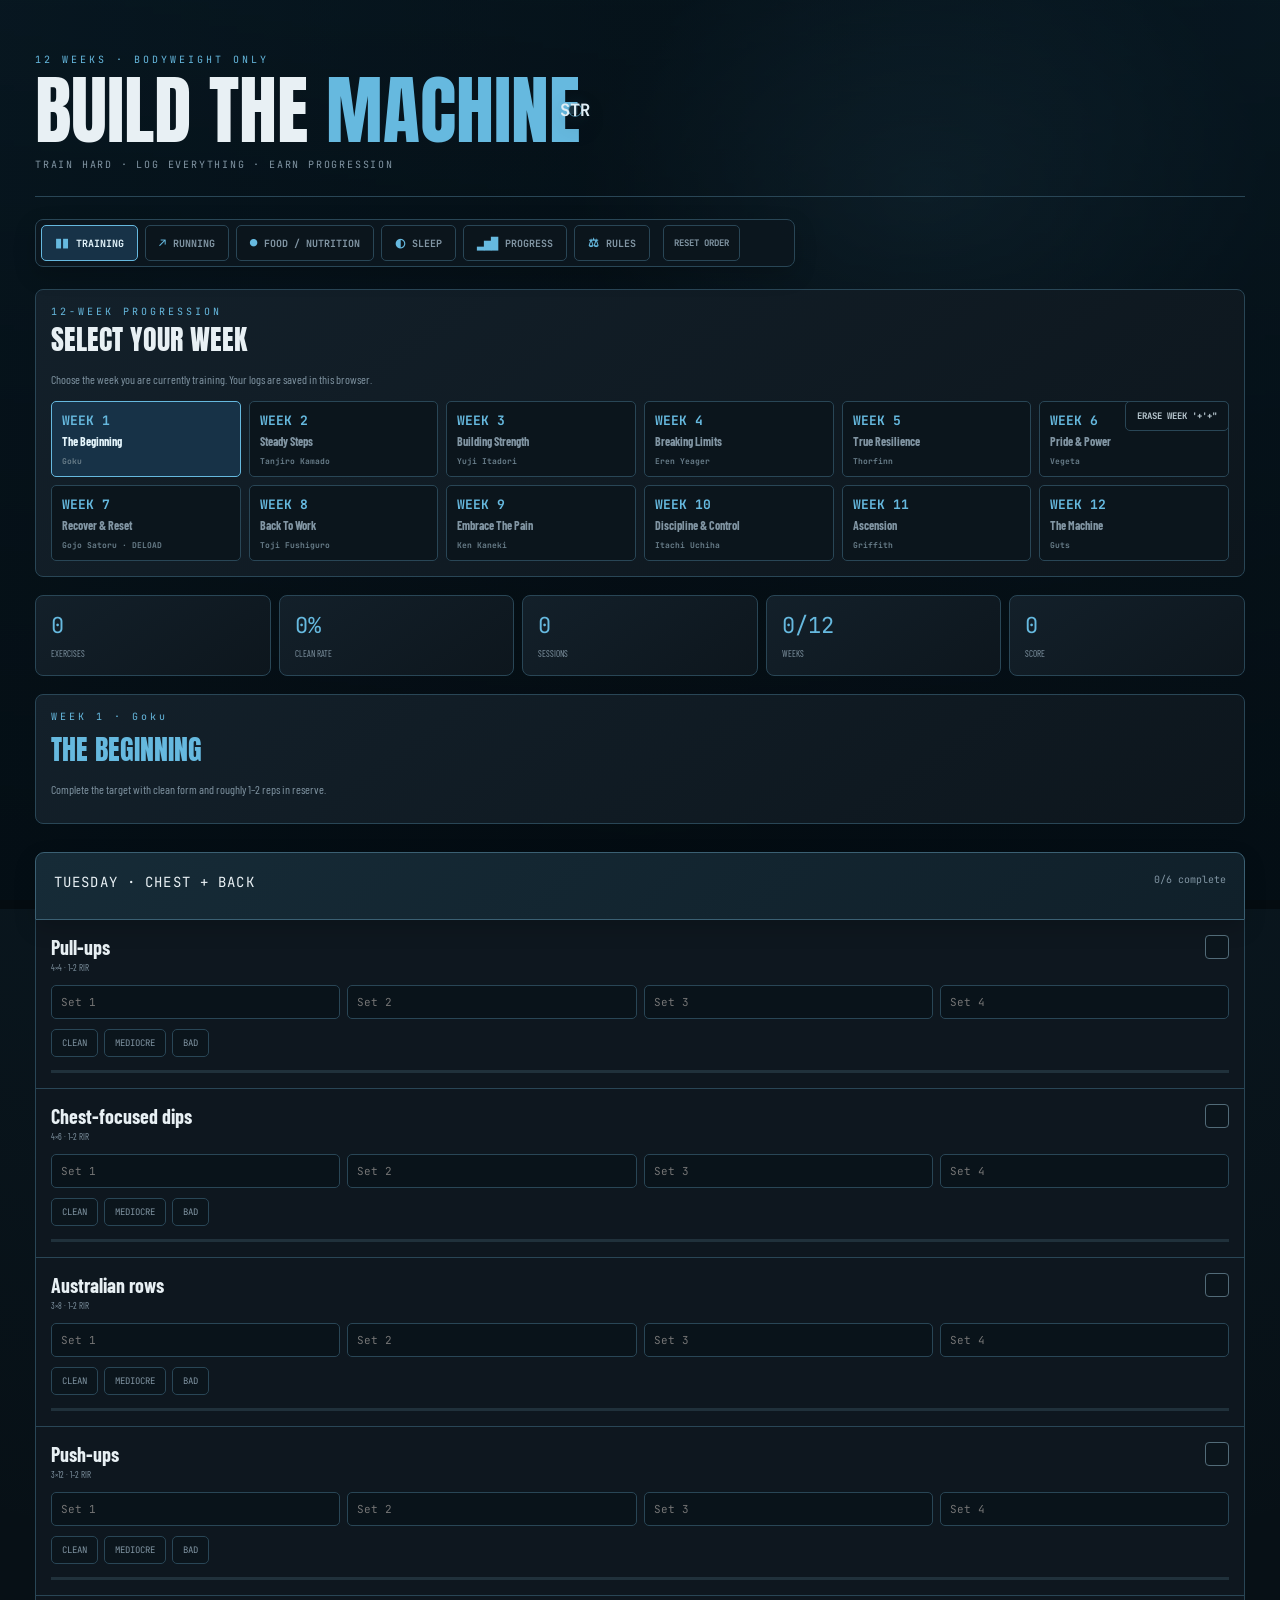
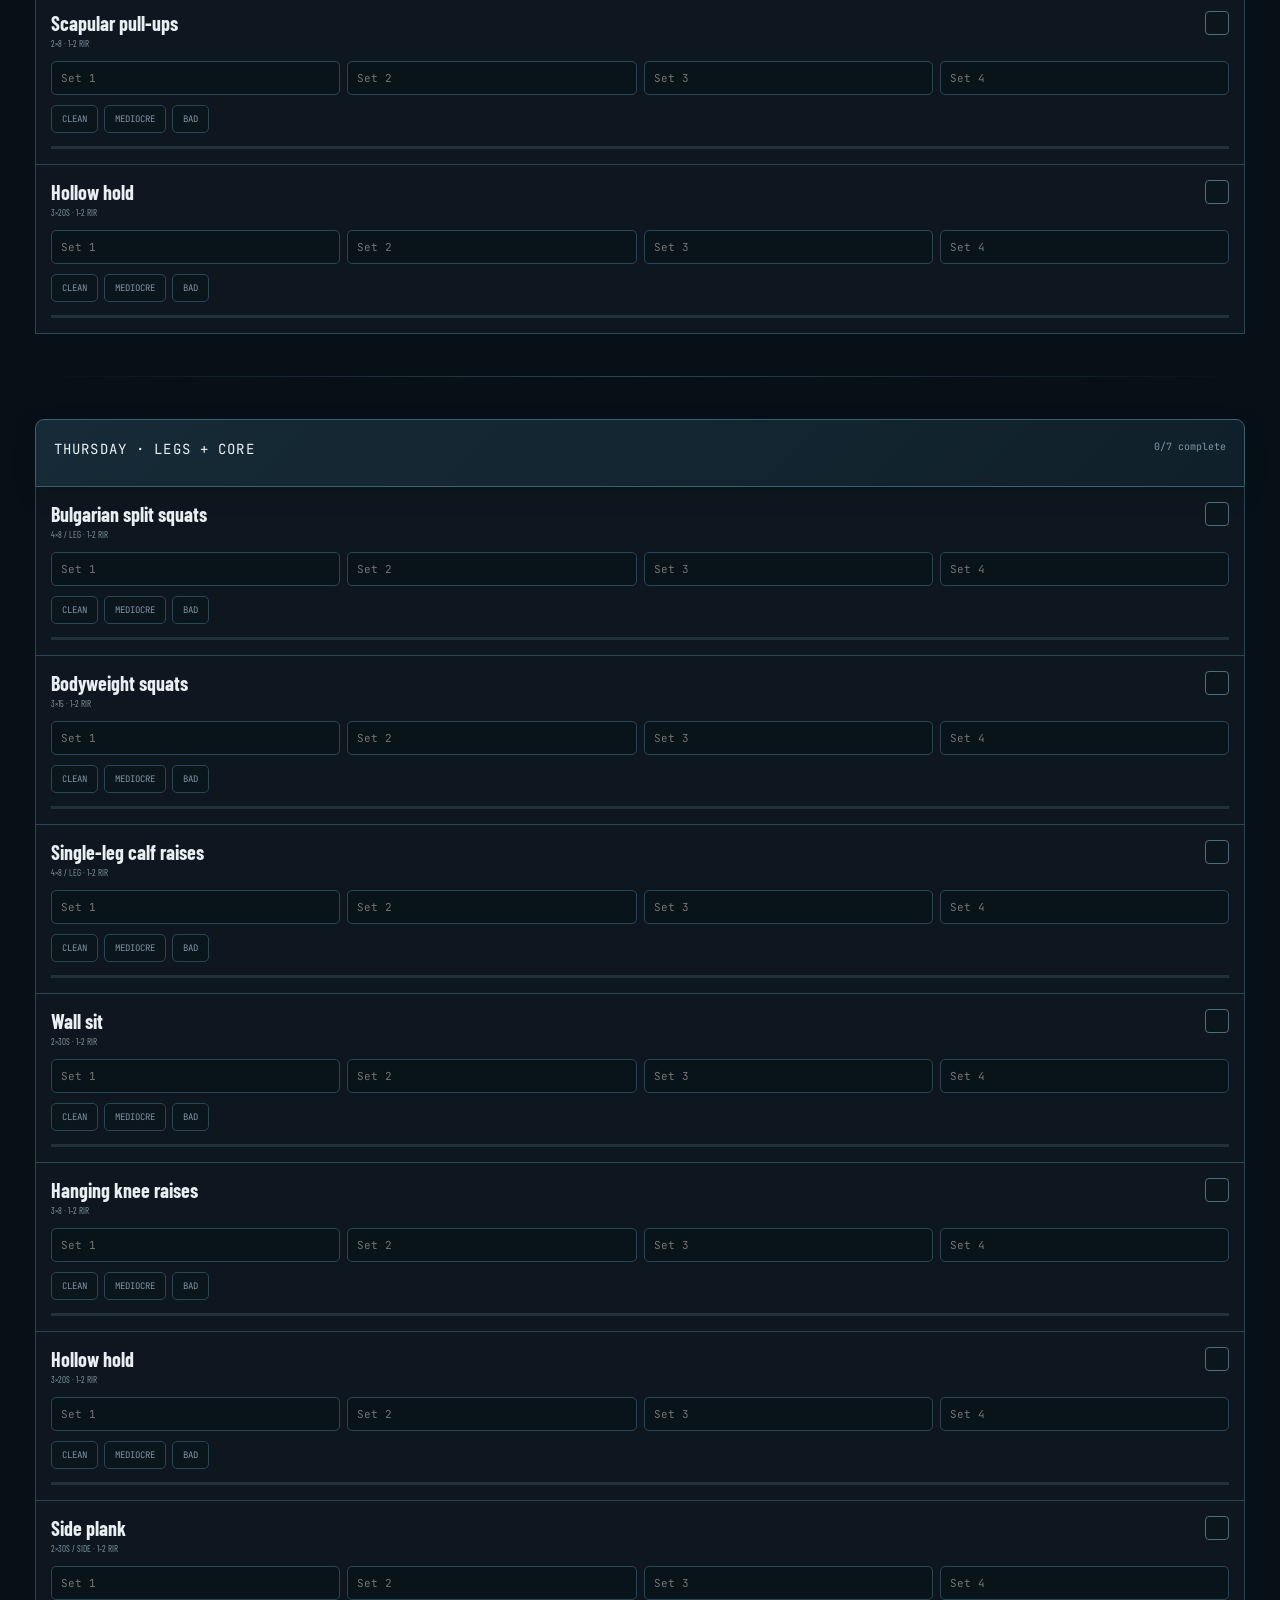
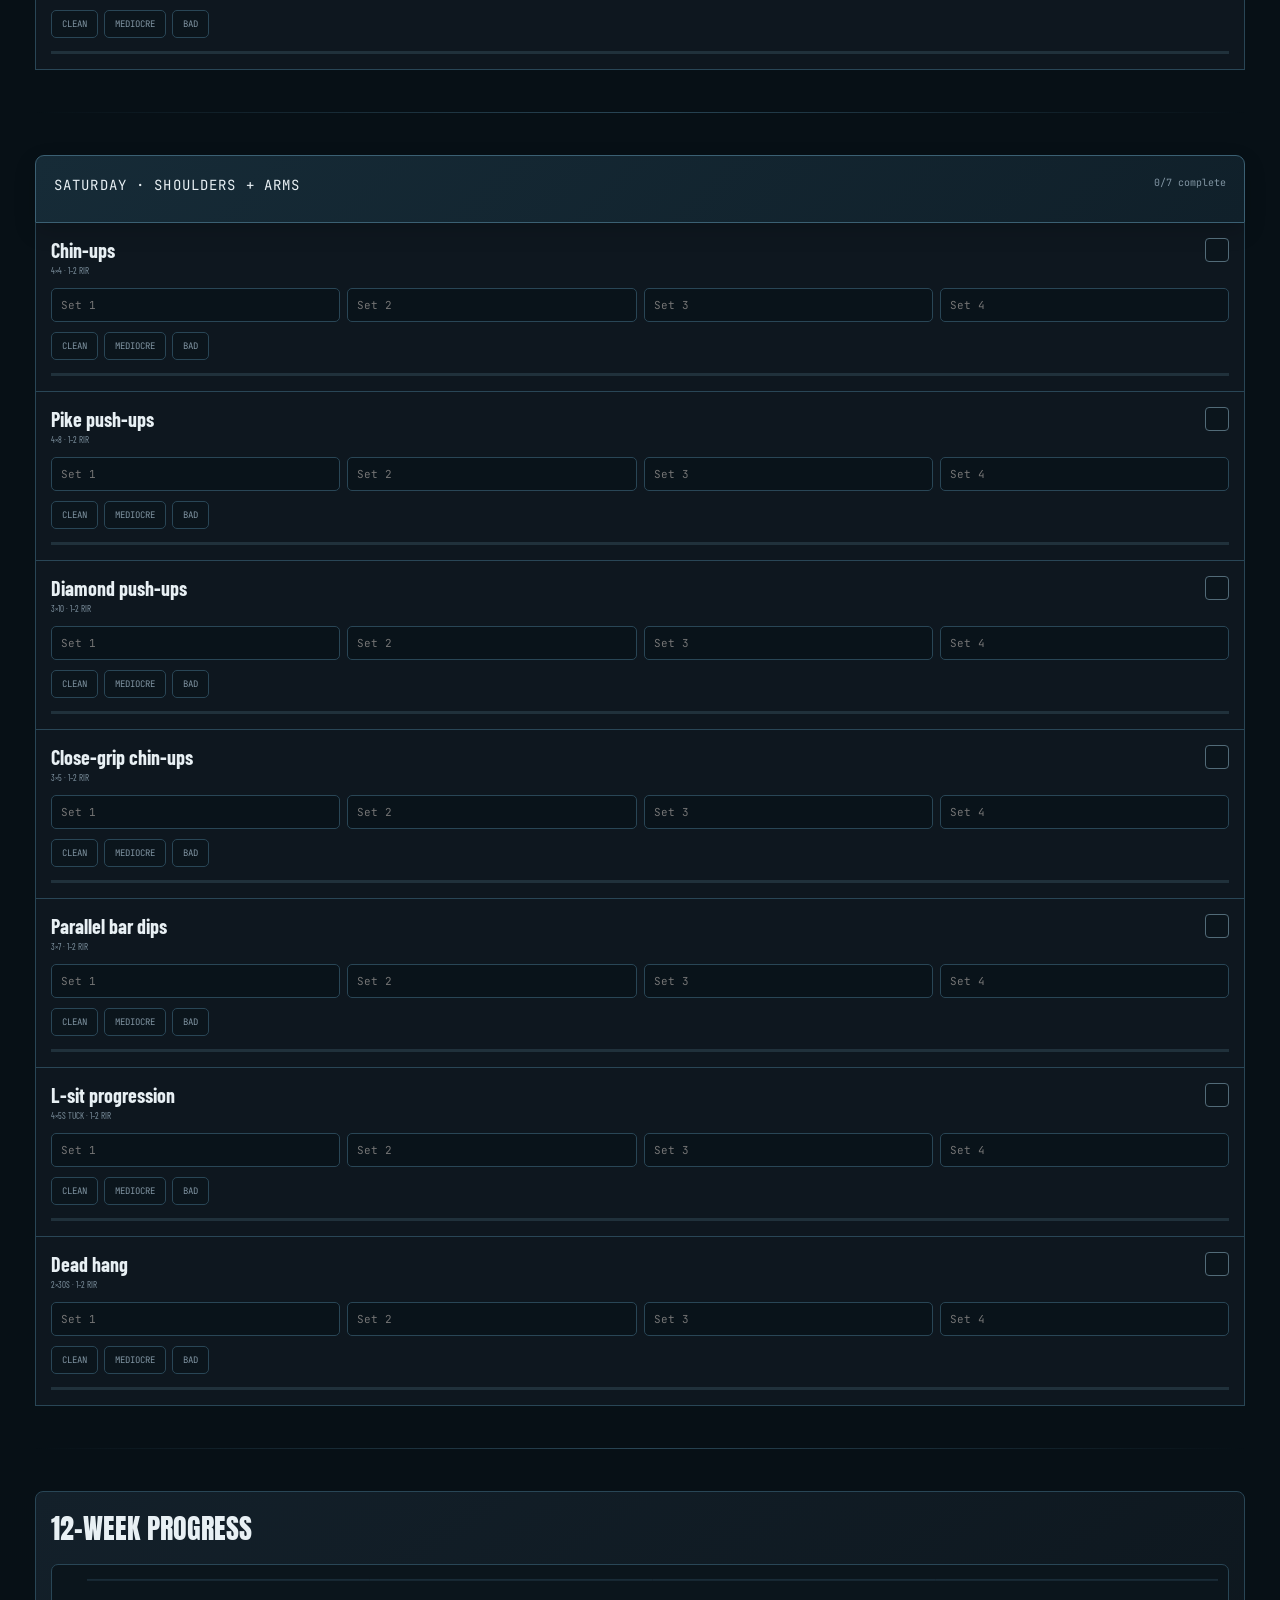
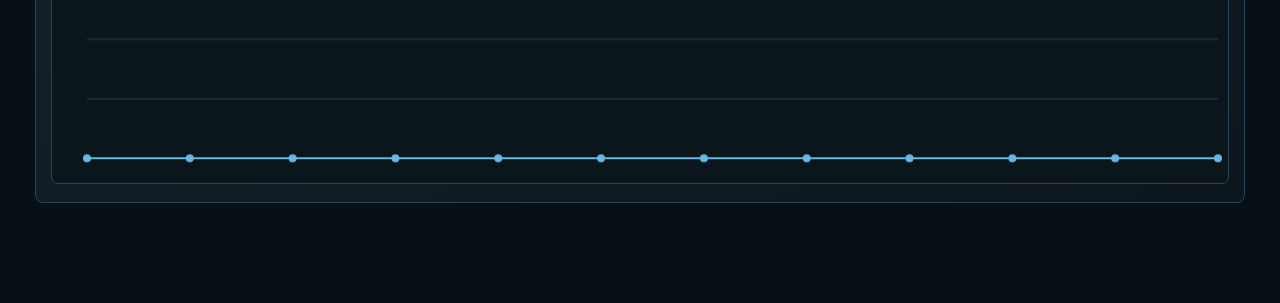
==== index.html @ 37622b74 "Add Build The Machine navigation and branding" ====
<!doctype html><html lang="en"><head><meta charset="utf-8"><meta name="viewport" content="width=device-width,initial-scale=1"><title>Build The Machine</title><link rel="icon" href="./icon.svg" type="image/svg+xml"><link rel="manifest" href="./manifest.webmanifest"><link rel="preconnect" href="https://fonts.googleapis.com"><link href="https://fonts.googleapis.com/css2?family=Anton&family=Barlow+Condensed:wght@400;600;700&family=JetBrains+Mono:wght@400;700&display=swap" rel="stylesheet"><style>:root{--bg:#071016;--panel:#0f1a22;--panel2:#13222c;--line:#294656;--text:#e8f0f4;--muted:#8195a3;--blue:#66b9df;--green:#4fae9f}*{box-sizing:border-box}body{margin:0;background:radial-gradient(circle at 50% -10%,rgba(61,143,189,.15),transparent 38%),#071016;color:var(--text);font:17px 'Barlow Condensed',sans-serif}.wrap{max-width:1250px;margin:auto;padding:28px 20px 100px}header{padding:25px 0;border-bottom:1px solid var(--line)}.ey{font:10px 'JetBrains Mono';letter-spacing:.3em;color:var(--blue)}h1,h2{font-family:Anton;font-weight:400;text-transform:uppercase;margin:0}h1{font-size:clamp(44px,7vw,76px);line-height:.95;margin-top:8px}h1 span{color:var(--blue)}h2{font-size:28px}.sub{font:10px 'JetBrains Mono';letter-spacing:.18em;color:var(--muted);margin-top:12px}.nav{display:flex;gap:7px;margin:22px 0;padding:5px;width:max-content;background:#0c171f;border:1px solid var(--line);border-radius:8px}.btn{cursor:pointer;color:var(--muted);background:#0b151c;border:1px solid var(--line);border-radius:5px;padding:9px 13px;font:10px 'JetBrains Mono';font-weight:700}.btn.active,.week.active{background:#173247;border-color:var(--blue);color:#e4f5fc}.panel{background:linear-gradient(145deg,#13202a,#0d161d);border:1px solid var(--line);border-radius:8px;padding:15px}.week-grid{display:grid;grid-template-columns:repeat(6,1fr);gap:8px;margin:15px 0 0}.week{cursor:pointer;min-height:75px;text-align:left;color:var(--muted);background:#0b151c;border:1px solid var(--line);border-radius:5px;padding:10px;font:10px 'JetBrains Mono';font-weight:700}.week b{display:block;color:var(--blue);font-size:13px}.week span{display:block;margin-top:5px;font-family:'Barlow Condensed';font-size:12px}.week small{display:block;margin-top:8px;color:#687d89;font-size:8px}.stats{display:grid;grid-template-columns:repeat(5,1fr);gap:8px;margin:18px 0}.stat{background:linear-gradient(145deg,#13202a,#0d161d);border:1px solid var(--line);border-radius:8px;padding:15px}.stat b{display:block;color:var(--blue);font:22px 'JetBrains Mono'}.stat span{color:var(--muted);font-size:9px;text-transform:uppercase}.banner{margin:18px 0}.banner h2{color:var(--blue);margin-top:5px}.note{color:var(--muted);font-size:12px}.day{margin:18px 0}.day-head{display:flex;justify-content:space-between;gap:10px;padding:13px 15px;background:var(--panel2);border:1px solid var(--line);border-radius:8px 8px 0 0}.day-head strong{font:12px 'JetBrains Mono';text-transform:uppercase}.day-head span{font:9px 'JetBrains Mono';color:var(--muted)}.exercise{padding:15px;background:#0e171f;border:1px solid var(--line);border-top:0}.exercise.done{border-left:2px solid var(--green);background:rgba(79,174,159,.06)}.top{display:flex;justify-content:space-between;gap:15px}.name{font-size:20px;font-weight:700}.target{font-size:9px;color:var(--muted);text-transform:uppercase;margin-top:3px}.check{width:22px;height:22px;accent-color:var(--green)}.sets{display:grid;grid-template-columns:repeat(4,1fr);gap:7px;margin-top:12px}.sets input{width:100%;background:#09131a;border:1px solid var(--line);color:var(--text);border-radius:5px;padding:9px;font:11px 'JetBrains Mono'}.feel{display:flex;gap:6px;margin-top:10px}.feel button{cursor:pointer;color:var(--muted);background:#0b151c;border:1px solid var(--line);border-radius:5px;padding:7px 10px;font:9px 'JetBrains Mono';text-transform:uppercase}.feel button.active{color:#fff;background:#173247;border-color:var(--blue)}.bar{height:3px;background:#20313b;margin-top:13px}.bar i{display:block;height:100%;background:var(--green)}.food{display:none}.food.show{display:block}.training.hide{display:none}.foodgrid{display:grid;grid-template-columns:repeat(4,1fr);gap:8px}.food label{display:block;color:var(--muted);font:9px 'JetBrains Mono';margin:12px 0}.food input,.food textarea{width:100%;background:#09131a;border:1px solid var(--line);color:var(--text);border-radius:5px;padding:9px;font:11px 'JetBrains Mono'}.save{cursor:pointer;background:var(--blue);color:#071016;border:0;border-radius:5px;padding:10px 14px;font:10px 'JetBrains Mono';font-weight:700}.chart{width:100%;height:220px;background:#0b151c;border:1px solid var(--line);border-radius:7px;margin-top:15px}@media(max-width:800px){.week-grid{grid-template-columns:repeat(3,1fr)}.stats{grid-template-columns:repeat(2,1fr)}.foodgrid{grid-template-columns:1fr 1fr}}@media(max-width:500px){.wrap{padding:18px 12px 70px}.week-grid{grid-template-columns:repeat(2,1fr)}.sets{grid-template-columns:repeat(2,1fr)}.nav{width:100%}.nav button{flex:1}}

.btm-nav{width:100%;max-width:760px;flex-wrap:wrap}.btm-nav .btn{display:flex;align-items:center;justify-content:center;gap:7px}.nav-icon{font-weight:900;color:var(--blue);font-size:12px}.week-toolbar{position:relative}.reset-week{position:absolute;right:0;top:0;cursor:pointer;color:#b9c8d0;background:#0b151c;border:1px solid var(--line);border-radius:5px;padding:8px 11px;font:9px 'JetBrains Mono';font-weight:700}.day{margin:28px 0 42px}.day-head{padding:20px 18px;min-height:68px;border-radius:9px 9px 0 0;background:linear-gradient(135deg,#162b37,#10202a);border-color:#3b6073;box-shadow:0 8px 22px rgba(0,0,0,.16)}.day-head strong{font-size:14px;letter-spacing:.08em;color:#e8f0f4}.day-head span{font-size:10px}.day:after{content:'';display:block;height:1px;margin-top:42px;background:linear-gradient(90deg,transparent,#294656,transparent)}
@media(max-width:800px){.btm-nav{display:grid;grid-template-columns:repeat(3,1fr);width:100%}.reset-week{position:static;margin:10px 0 0}.day{margin:24px 0 34px}.day-head{min-height:74px}.week-toolbar{display:flex;flex-direction:column}}
@media(max-width:500px){.btm-nav{grid-template-columns:repeat(2,1fr)}.btm-nav .btn:last-child{grid-column:1/-1}.day{margin:22px 0 30px}.day-head{padding:18px 14px}.day-head strong{font-size:12px}}
</style><link rel="stylesheet" href="./ripple.css"></head><body><main class="wrap"><header><div class="ey">12 WEEKS · BODYWEIGHT ONLY</div><h1>BUILD THE <span>MACHINE</span></h1><div class="sub">TRAIN HARD · LOG EVERYTHING · EARN PROGRESSION</div></header><div class="nav btm-nav"><button class="btn active" id="trainingBtn"><span class="nav-icon">▮▮</span> TRAINING</button><button class="btn" id="foodBtn"><span class="nav-icon">●</span> FOOD / NUTRITION</button><button class="btn" id="runningBtn"><span class="nav-icon">↗</span> RUNNING</button><button class="btn" id="sleepBtn"><span class="nav-icon">◐</span> SLEEP</button><button class="btn" id="progressBtn"><span class="nav-icon">▂▅▇</span> PROGRESS</button><button class="btn" id="rulesBtn"><span class="nav-icon">⚖</span> RULES</button></div><section id="moduleView" class="panel module-view" style="display:none"><div class="ey" id="moduleEy">MODULE</div><h2 id="moduleTitle">COMING NEXT</h2><p class="note" id="moduleNote">This section is being integrated into the same Build The Machine dashboard. No separate old version is used.</p></section><section id="trainingView"><div class="panel"><div class="ey">12-WEEK PROGRESSION</div><h2>SELECT YOUR WEEK</h2><p class="note">Choose the week you are currently training. Your logs are saved in this browser.</p><div class="week-toolbar"><div id="weekGrid" class="week-grid"></div><button class="reset-week" id="resetWeekBtn">ERASE WEEK '+'+"</button></div></div><div class="stats"><div class="stat"><b id="exCount">0</b><span>Exercises</span></div><div class="stat"><b id="cleanRate">0%</b><span>Clean rate</span></div><div class="stat"><b id="sessionCount">0</b><span>Sessions</span></div><div class="stat"><b id="weekCount">0/12</b><span>Weeks</span></div><div class="stat"><b id="score">0</b><span>Score</span></div></div><div id="workouts"></div><div class="panel"><h2>12-WEEK PROGRESS</h2><canvas id="chart" class="chart"></canvas></div></section><section id="foodView" class="food panel"><div class="ey">NUTRITION SYSTEM</div><h2>FUEL THE MACHINE</h2><p class="note">Your nutrition log is stored in this browser for now.</p><div class="foodgrid"><label>Calories<input id="cal"></label><label>Protein, g<input id="protein"></label><label>Carbs, g<input id="carbs"></label><label>Fat, g<input id="fat"></label></div><label>Meals<textarea id="meals"></textarea></label><label>Food consumed<textarea id="items"></textarea></label><button class="save" id="saveFood">SAVE TODAY</button><p id="foodMsg" class="note"></p></section></main><script src="./rules.js"></script><script>(()=>{const $=id=>document.getElementById(id);const PHASES=['The Beginning','Steady Steps','Building Strength','Breaking Limits','True Resilience','Pride & Power','Recover & Reset','Back To Work','Embrace The Pain','Discipline & Control','Ascension','The Machine'];const CHAR=['Goku','Tanjiro Kamado','Yuji Itadori','Eren Yeager','Thorfinn','Vegeta','Gojo Satoru','Toji Fushiguro','Ken Kaneki','Itachi Uchiha','Griffith','Guts'];const PLAN=[{day:'Tuesday · Chest + Back',ex:[['Pull-ups',['4×4','4×4','4×5','4×5','4×6','4×6','2×3','4×4','4×5','4×5','4×6','4×6']],['Chest-focused dips',['4×6','4×7','4×7','4×8','4×9','4×10','2×5','4×7','4×8','4×9','4×10','4×10']],['Australian rows',['3×8','3×9','3×10','3×10','3×11','3×12','2×6','3×9','3×10','3×11','3×12','3×12']],['Push-ups',['3×12','3×13','3×14','3×15','3×16','3×18','2×10','3×14','3×15','3×16','3×17','3×18']],['Scapular pull-ups',['2×8','2×9','2×10','2×10','2×11','2×12','2×6','2×9','2×10','2×11','2×12','2×12']],['Hollow hold',['3×20s','3×22s','3×24s','3×26s','3×28s','3×30s','2×15s','3×24s','3×26s','3×28s','3×30s','3×30s']]]},{day:'Thursday · Legs + Core',ex:[['Bulgarian split squats',['4×8 / leg','4×9 / leg','4×10 / leg','4×10 / leg','4×11 / leg','4×12 / leg','2×6 / leg','4×9 / leg','4×10 / leg','4×11 / leg','4×12 / leg','4×12 / leg']],['Bodyweight squats',['3×15','3×17','3×19','3×20','3×22','3×25','2×12','3×18','3×21','3×24','3×27','3×30']],['Single-leg calf raises',['4×8 / leg','4×9 / leg','4×10 / leg','4×11 / leg','4×12 / leg','4×15 / leg','2×6 / leg','4×10 / leg','4×11 / leg','4×12 / leg','4×13 / leg','4×15 / leg']],['Wall sit',['2×30s','2×32s','2×35s','2×37s','2×40s','2×45s','2×20s','2×35s','2×38s','2×40s','2×43s','2×45s']],['Hanging knee raises',['3×8','3×9','3×10','3×10','3×11','3×12','2×6','3×9','3×10','3×11','3×12','3×12']],['Hollow hold',['3×20s','3×22s','3×24s','3×26s','3×28s','3×30s','2×15s','3×24s','3×26s','3×28s','3×30s','3×30s']],['Side plank',['2×30s / side','2×32s / side','2×35s / side','2×38s / side','2×40s / side','2×50s / side','2×20s / side','2×35s / side','2×38s / side','2×40s / side','2×45s / side','2×50s / side']]]},{day:'Saturday · Shoulders + Arms',ex:[['Chin-ups',['4×4','4×4','4×5','4×5','4×6','4×6','2×3','4×4','4×5','4×5','4×6','4×6']],['Pike push-ups',['4×8','4×9','4×10','4×11','4×12','4×13','2×6','4×10','4×11','4×12','4×13','4×14']],['Diamond push-ups',['3×10','3×11','3×12','3×13','3×14','3×15','2×8','3×12','3×13','3×14','3×15','3×16']],['Close-grip chin-ups',['3×5','3×5','3×6','3×6','3×7','3×8','2×4','3×6','3×7','3×7','3×8','3×8']],['Parallel bar dips',['3×7','3×8','3×8','3×9','3×10','3×11','2×5','3×8','3×9','3×10','3×11','3×12']],['L-sit progression',['4×5s tuck','4×6s tuck','4×7s tuck','4×8s tuck','4×10s tuck','4×12s tuck','2×4s tuck','4×8s tuck','4×10s tuck','4×12s tuck','4×12s one-leg','4×15s one-leg']],['Dead hang',['2×30s','2×32s','2×35s','2×38s','2×40s','2×45s','2×20s','2×35s','2×40s','2×43s','2×45s','2×50s']]]}];let week=1;let state={};try{state=JSON.parse(localStorage.getItem('btm_progress')||'{}')}catch(e){};const key=(d,i)=>week+'|'+d+'|'+i;function item(d,i){const k=key(d,i);if(!state[k])state[k]={done:false,feel:'',sets:['','','','']};return state[k]}function save(){localStorage.setItem('btm_progress',JSON.stringify(state));updateStats();draw()}function renderWeeks(){$('weekGrid').innerHTML='';PHASES.forEach((p,i)=>{const b=document.createElement('button');b.className='week'+(week===i+1?' active':'');b.innerHTML='<b>WEEK '+(i+1)+'</b><span>'+p+'</span><small>'+CHAR[i]+(i===6?' · DELOAD':'')+'</small>';b.onclick=()=>{week=i+1;renderWeeks();renderWorkouts()};$('weekGrid').appendChild(b)})}function renderWorkouts(){const root=$('workouts');root.innerHTML='<div class="panel banner"><div class="ey">WEEK '+week+' · '+CHAR[week-1]+'</div><h2>'+PHASES[week-1]+'</h2><p class="note">'+(week===7?'Recovery week. Reduce workload and prepare to build again.':'Complete the target with clean form and roughly 1–2 reps in reserve.')+'</p></div>';PLAN.forEach((day,di)=>{const box=document.createElement('div');box.className='day';const done=day.ex.reduce((n,_,i)=>n+(item(di,i).done?1:0),0);box.innerHTML='<div class="day-head"><strong>'+day.day+'</strong><span>'+done+'/'+day.ex.length+' complete</span></div>';day.ex.forEach((e,i)=>{const x=item(di,i);const el=document.createElement('div');el.className='exercise'+(x.done?' done':'');el.innerHTML='<div class="top"><div><div class="name">'+e[0]+'</div><div class="target">'+e[1][week-1]+' · 1–2 RIR</div></div><input class="check" type="checkbox" '+(x.done?'checked':'')+'></div><div class="sets"></div><div class="feel"></div><div class="bar"><i style="width:'+(x.done?100:0)+'%"></i></div>';const inputs=el.querySelector('.sets');x.sets.forEach((v,j)=>{const inp=document.createElement('input');inp.value=v;inp.placeholder='Set '+(j+1);inp.oninput=()=>{x.sets[j]=inp.value;save()};inputs.appendChild(inp)});el.querySelector('.check').onchange=ev=>{x.done=ev.target.checked;save();renderWorkouts()};const feel=el.querySelector('.feel');['clean','mediocre','bad'].forEach(f=>{const b=document.createElement('button');b.textContent=f;b.className=x.feel===f?'active':'';b.onclick=()=>{x.feel=f;save();renderWorkouts()};feel.appendChild(b)});box.appendChild(el)});root.appendChild(box)})}function updateStats(){let ex=0,clean=0,score=0,sessions=new Set(),weeksDone=new Set();Object.entries(state).forEach(([k,x])=>{if(!x.done)return;const [w,d]=k.split('|');ex++;weeksDone.add(w);sessions.add(w+'|'+d);if(x.feel==='clean'){clean++;score+=3}else if(x.feel==='mediocre')score+=2;else if(x.feel==='bad')score++});$('exCount').textContent=ex;$('cleanRate').textContent=ex?Math.round(clean/ex*100)+'%':'0%';$('sessionCount').textContent=sessions.size;$('weekCount').textContent=weeksDone.size+'/12';$('score').textContent=score}function draw(){const c=$('chart'),ctx=c.getContext('2d'),w=c.clientWidth||800,h=220,d=window.devicePixelRatio||1;c.width=w*d;c.height=h*d;ctx.setTransform(d,0,0,d,0,0);ctx.clearRect(0,0,w,h);const vals=PHASES.map((_,wi)=>{let n=0;PLAN.forEach((day,di)=>day.ex.forEach((_,i)=>{const x=state[(wi+1)+'|'+di+'|'+i];if(x&&x.done)n+=x.feel==='clean'?3:x.feel==='mediocre'?2:x.feel==='bad'?1:0}));return n});const max=Math.max(1,...vals),left=35,right=10,top=15,bottom=25,pw=w-left-right,ph=h-top-bottom;ctx.strokeStyle='#294252';for(let i=0;i<4;i++){const y=top+ph*i/3;ctx.beginPath();ctx.moveTo(left,y);ctx.lineTo(w-right,y);ctx.stroke()}ctx.strokeStyle='#66b9df';ctx.lineWidth=2;ctx.beginPath();vals.forEach((v,i)=>{const x=left+i*pw/11,y=top+ph-v/max*ph;i?ctx.lineTo(x,y):ctx.moveTo(x,y)});ctx.stroke();ctx.fillStyle='#66b9df';vals.forEach((v,i)=>{const x=left+i*pw/11,y=top+ph-v/max*ph;ctx.beginPath();ctx.arc(x,y,4,0,Math.PI*2);ctx.fill()})}function showTraining(){$('trainingView').classList.remove('hide');$('foodView').classList.remove('show');$('trainingBtn').classList.add('active');$('foodBtn').classList.remove('active')}function showFood(){$('trainingView').classList.add('hide');$('foodView').classList.add('show');$('foodBtn').classList.add('active');$('trainingBtn').classList.remove('active')}$('trainingBtn').onclick=showTraining;$('foodBtn').onclick=()=>{location.href='food.html'};let foodState={};try{foodState=JSON.parse(localStorage.getItem('btm_food')||'{}')}catch(e){};const today=new Date().toISOString().slice(0,10);if(foodState.date===today){$('cal').value=foodState.cal||'';$('protein').value=foodState.protein||'';$('carbs').value=foodState.carbs||'';$('fat').value=foodState.fat||'';$('meals').value=foodState.meals||'';$('items').value=foodState.items||''}$('saveFood').onclick=()=>{foodState={date:today,cal:$('cal').value,protein:$('protein').value,carbs:$('carbs').value,fat:$('fat').value,meals:$('meals').value,items:$('items').value};localStorage.setItem('btm_food',JSON.stringify(foodState));$('foodMsg').textContent='Saved today · '+today};renderWeeks();renderWorkouts();updateStats();draw();window.addEventListener('resize',draw)
const moduleView=document.getElementById('moduleView');
const trainingView=document.getElementById('trainingView');
const foodView=document.getElementById('foodView');
const navButtons=[trainingBtn,foodBtn,runningBtn,sleepBtn,progressBtn];
function selectNav(active){navButtons.forEach(b=>b&&b.classList.remove('active'));if(active)active.classList.add('active')}
function showModule(title,note,btn){if(trainingView)trainingView.style.display='none';if(foodView)foodView.classList.remove('show');if(moduleView){moduleView.style.display='block';moduleTitle.textContent=title;moduleNote.textContent=note;}selectNav(btn)}
if(runningBtn)runningBtn.onclick=()=>showModule('RUNNING','Running tracking is being integrated here: 3 runs per week, starting at 5 KM and increasing 10% each week, with distance, pace and weekly analytics.',runningBtn);
if(sleepBtn)sleepBtn.onclick=()=>showModule('SLEEP','Sleep tracking is being integrated here with bedtime, wake time, duration, schedule scoring and weekly trends.',sleepBtn);
if(progressBtn)progressBtn.onclick=()=>showModule('OVERALL PROGRESS','This dashboard will combine training, running, nutrition and sleep into one 12-week progression score.',progressBtn);
if(trainingBtn)trainingBtn.onclick=()=>{moduleView.style.display='none';trainingView.style.display='block';selectNav(trainingBtn)};
if(foodBtn)foodBtn.onclick=()=>{moduleView.style.display='none';trainingView.style.display='none';foodView.classList.add('show');selectNav(foodBtn)};
if(resetWeekBtn)resetWeekBtn.onclick=()=>{if(confirm('Erase ALL training progression for Week '+week+'? This cannot be undone.')){Object.keys(state).filter(k=>k.startsWith(week+'|')).forEach(k=>delete state[k]);save();renderWeeks();renderWorkouts();resetWeekBtn.textContent='ERASE WEEK '+week;}};
function syncResetLabel(){if(resetWeekBtn)resetWeekBtn.textContent='ERASE WEEK '+week}
const oldRenderWeeks=renderWeeks; renderWeeks=function(){oldRenderWeeks();syncResetLabel()};
})();</script><script src="enhancements.js"></script>
<script src="ui-polish.js"></script><script src="./ripple.js" defer></script><!-- BTM-NUTRITION-LINK --><script id="btm-nutrition-link">document.addEventListener('DOMContentLoaded',()=>{const b=document.getElementById('foodBtn');if(b){b.addEventListener('click',()=>{window.location.href='nutrition.html'})}});</script><script src="./nav-reorder.js"></script></body></html>
---- ripple.css ----
/* Build The Machine interaction layer */
html{scroll-behavior:smooth;scroll-padding-top:76px}.btm-ripple{position:relative;overflow:hidden;isolation:isolate;transform:translateZ(0);transition:transform .24s ease,box-shadow .28s ease,border-color .28s ease}.btm-ripple:active{transform:scale(.985);transition-duration:.08s}.btm-ripple:hover{transform:translateY(-1px);border-color:rgba(102,185,223,.58);box-shadow:0 8px 24px rgba(0,0,0,.18),0 0 18px rgba(102,185,223,.07)}
.btm-nav{position:sticky;top:0;z-index:1000;background:rgba(12,23,31,.94);backdrop-filter:blur(10px);-webkit-backdrop-filter:blur(10px);box-shadow:0 8px 22px rgba(0,0,0,.18)}
body{position:relative;isolation:isolate;overflow-x:hidden}body::before{content:"";position:fixed;inset:0;z-index:-3;pointer-events:none;background:#071016;transition:background 700ms ease,transform 1200ms ease,filter 700ms ease}body::after{content:"";position:fixed;inset:0;z-index:-2;pointer-events:none;background:linear-gradient(180deg,rgba(4,13,19,.64),rgba(4,13,19,.86)),linear-gradient(90deg,rgba(35,112,153,.13),rgba(7,16,22,.04),rgba(35,112,153,.12));transition:opacity 650ms ease}
body:has(#trainingBtn.active)::before{background:radial-gradient(ellipse at 72% 22%,rgba(102,185,223,.24),transparent 26%),linear-gradient(180deg,#0b202c 0%,#07131b 55%,#050c11 100%);transform:scale(1.02)}body:has(#foodBtn.active)::before{background:radial-gradient(ellipse at 67% 46%,rgba(76,154,123,.25),transparent 18%),radial-gradient(circle at 30% 60%,rgba(102,185,223,.16),transparent 23%),linear-gradient(135deg,#132b31,#0a1b21 46%,#061016);transform:scale(1.025)}body:has(#runningBtn.active)::before{background:repeating-linear-gradient(170deg,transparent 0 58px,rgba(102,185,223,.055) 59px 61px),linear-gradient(180deg,#0a1b26,#061018 70%,#040a0e);transform:scale(1.03)}body:has(#sleepBtn.active)::before{background:radial-gradient(circle at 18% 22%,rgba(255,255,255,.8) 0 1px,transparent 1.5px),radial-gradient(circle at 68% 18%,rgba(255,255,255,.55) 0 1px,transparent 1.5px),radial-gradient(ellipse at 55% 48%,rgba(55,112,150,.22),transparent 34%),linear-gradient(180deg,#050b20,#071322 62%,#040a10);animation:btm-stars 18s linear infinite}body:has(#progressBtn.active)::before{background:repeating-linear-gradient(90deg,rgba(102,185,223,.035) 0 1px,transparent 1px 72px),repeating-linear-gradient(0deg,rgba(102,185,223,.035) 0 1px,transparent 1px 54px),linear-gradient(180deg,#07151f,#050c12);transform:scale(1.02)}
@keyframes btm-stars{from{background-position:0 0,0 0,0 0,0 0}to{background-position:35px 12px,-28px 18px,18px -14px,0 0}}
/* Rules atmosphere */
body:has(#rulesBtn.active)::before{background:radial-gradient(ellipse at 50% 18%,rgba(172,117,55,.16),transparent 28%),linear-gradient(90deg,rgba(54,28,13,.35),transparent 28%,transparent 72%,rgba(54,28,13,.35)),linear-gradient(180deg,#17120f 0%,#0d1115 52%,#060b0e 100%);transform:scale(1.025)}body:has(#rulesBtn.active)::after{background:linear-gradient(180deg,rgba(5,9,12,.46),rgba(5,9,12,.86)),linear-gradient(90deg,rgba(150,101,47,.08),transparent 35%,rgba(150,101,47,.06));}
/* MACHINE section marker */
h1 span{position:relative;display:inline-block}h1 span::after{position:absolute;right:-.015em;top:50%;z-index:2;display:flex;align-items:center;justify-content:center;width:.72em;height:.72em;transform:translate(15%,-50%) scale(.75);opacity:0;border:1px solid rgba(102,185,223,.7);border-radius:8px;background:rgba(7,16,22,.78);box-shadow:0 8px 24px rgba(0,0,0,.28),0 0 18px rgba(102,185,223,.16);color:#dfeef5;font:700 clamp(11px,1.4vw,17px) 'JetBrains Mono';content:"";transition:opacity 600ms ease,transform 650ms cubic-bezier(.2,.8,.2,1),border-color 500ms ease}body:has(#trainingBtn.active) h1 span::after{content:"STR";opacity:1;transform:translate(15%,-50%) scale(1)}body:has(#foodBtn.active) h1 span::after{content:"FUEL";opacity:1;transform:translate(15%,-50%) scale(1);border-color:rgba(79,174,159,.75)}body:has(#runningBtn.active) h1 span::after{content:"RUN";opacity:1;transform:translate(15%,-50%) scale(1)}body:has(#sleepBtn.active) h1 span::after{content:"Z";opacity:1;transform:translate(15%,-50%) scale(1) rotate(-4deg)}body:has(#progressBtn.active) h1 span::after{content:"↗";opacity:1;transform:translate(15%,-50%) scale(1)}
/* Court gavel, based on the user's reference: wooden head, metallic/gold collar, long wooden handle. It sits over the final E area and strikes once when Rules becomes active. */
body:has(#rulesBtn.active) h1 span::after{content:"";right:-.16em;top:3%;width:1.75em;height:1.18em;border:0;border-radius:0;background:transparent url("data:image/svg+xml,%3Csvg xmlns='http://www.w3.org/2000/svg' viewBox='0 0 240 160'%3E%3Cdefs%3E%3ClinearGradient id='w' x1='0' y1='0' x2='1' y2='1'%3E%3Cstop stop-color='%235b2b12'/%3E%3Cstop offset='.35' stop-color='%23a85a22'/%3E%3Cstop offset='.62' stop-color='%234a210f'/%3E%3Cstop offset='1' stop-color='%238b451b'/%3E%3C/linearGradient%3E%3ClinearGradient id='g' x1='0' y1='0' x2='1' y2='0'%3E%3Cstop stop-color='%237b4b08'/%3E%3Cstop offset='.28' stop-color='%23f0c54b'/%3E%3Cstop offset='.55' stop-color='%23fff0a0'/%3E%3Cstop offset='.8' stop-color='%23c58a18'/%3E%3Cstop offset='1' stop-color='%236d4107'/%3E%3C/linearGradient%3E%3C/defs%3E%3Cg transform='rotate(-8 120 80)'%3E%3Cellipse cx='84' cy='70' rx='46' ry='22' fill='%233b1709'/%3E%3Crect x='38' y='49' width='92' height='42' rx='18' fill='url(%23w)' stroke='%23301307' stroke-width='4'/%3E%3Crect x='53' y='52' width='62' height='36' rx='12' fill='url(%23g)'/%3E%3Cpath d='M38 58h92M38 82h92' stroke='%23d88a3a' stroke-width='3' opacity='.55'/%3E%3Crect x='112' y='62' width='25' height='18' rx='8' fill='url(%23w)'/%3E%3Cpath d='M132 71 C160 65 195 68 224 80 C231 83 231 92 223 94 C190 88 160 87 132 81 Z' fill='url(%23w)' stroke='%23301307' stroke-width='4'/%3E%3Cpath d='M157 73c18 0 39 4 57 10' stroke='%23e2a05c' stroke-width='4' opacity='.55' fill='none'/%3E%3Ccircle cx='227' cy='87' r='8' fill='%234a210f'/%3E%3C/g%3E%3C/svg%3E") center/contain no-repeat;box-shadow:none;animation:rules-gavel-strike .72s cubic-bezier(.2,.85,.25,1) both;opacity:1;transform-origin:20% 80%}
body:has(#rulesBtn.active) h1 span::before{content:"THE RULES";position:absolute;right:-.05em;top:calc(100% + 5px);z-index:3;color:rgba(232,240,244,.78);font:700 7px 'JetBrains Mono';letter-spacing:.14em;opacity:.9}
@keyframes rules-gavel-strike{0%{opacity:0;transform:translate(15%,-52%) rotate(-32deg) scale(.78)}28%{opacity:1;transform:translate(15%,-62%) rotate(-20deg) scale(.92)}62%{opacity:1;transform:translate(15%,-50%) rotate(10deg) scale(1.04)}74%{transform:translate(15%,-48%) rotate(3deg) scale(1.01);filter:drop-shadow(0 0 10px rgba(205,157,75,.25))}100%{transform:translate(15%,-50%) rotate(0deg) scale(1);filter:drop-shadow(0 0 4px rgba(205,157,75,.12))}}
/* Tactile checkbox system */
input[type="checkbox"],.check{appearance:none;-webkit-appearance:none;width:24px;height:24px;min-width:24px;margin:0;display:inline-grid;place-content:center;cursor:pointer;vertical-align:middle;border:1px solid #526b78;border-radius:4px;background:#0b151c;background-image:none;box-shadow:0 0 0 0 rgba(79,174,159,0),inset 0 0 0 0 rgba(255,255,255,0);transform:scale(1);transition:transform .16s cubic-bezier(.2,.8,.2,1),background-color .22s ease,border-color .22s ease,box-shadow .24s ease,background-size .24s cubic-bezier(.2,.8,.2,1)}input[type="checkbox"]:hover,.check:hover{border-color:rgba(102,185,223,.8);background:#10202a;transform:scale(1.035);box-shadow:0 0 0 3px rgba(102,185,223,.055),0 0 12px rgba(102,185,223,.07)}input[type="checkbox"]:active,.check:active{transform:scale(.95);transition-duration:.07s}input[type="checkbox"]:checked,.check:checked{background:#4fae9f;border-color:#4fae9f;background-image:url("data:image/svg+xml,%3Csvg xmlns='http://www.w3.org/2000/svg' viewBox='0 0 24 24'%3E%3Cpath d='M5 12.5 10 17l9-10' fill='none' stroke='%23071016' stroke-width='3' stroke-linecap='round' stroke-linejoin='round'/%3E%3C/svg%3E");background-repeat:no-repeat;background-position:center;background-size:0% 0%;animation:btm-check-pop .28s cubic-bezier(.2,.9,.25,1.2) both}input[type="checkbox"]:focus-visible,.check:focus-visible{outline:2px solid rgba(102,185,223,.85);outline-offset:3px;box-shadow:0 0 0 5px rgba(102,185,223,.08)}@keyframes btm-check-pop{0%{transform:scale(.95);background-size:0 0;box-shadow:0 0 0 0 rgba(79,174,159,0)}45%{transform:scale(1.07);background-size:58% 58%;box-shadow:0 0 0 5px rgba(79,174,159,.11),0 0 18px rgba(79,174,159,.18)}100%{transform:scale(1);background-size:72% 72%;box-shadow:0 0 0 2px rgba(79,174,159,.035),0 0 8px rgba(79,174,159,.08)}}input[type="checkbox"]:not(:checked){animation:btm-uncheck .18s ease-out both}@keyframes btm-uncheck{0%{transform:scale(.96)}65%{transform:scale(1.025)}100%{transform:scale(1)}}
/* Nutrition visibility safety */
body:has(#foodBtn.active) #trainingView,body:has(#foodBtn.active) #moduleView,body:has(#foodBtn.active) #rulesView{display:none!important}body:has(#foodBtn.active) #foodView{display:block!important;visibility:visible!important;opacity:1!important}.food.show{display:block!important;visibility:visible!important;opacity:1!important}
@media(max-width:650px){.btm-nav{display:flex!important;flex-wrap:nowrap!important;width:100%!important;max-width:none!important;overflow-x:auto;overflow-y:hidden;scrollbar-width:none;-webkit-overflow-scrolling:touch}.btm-nav::-webkit-scrollbar{display:none}.btm-nav .btn{flex:0 0 auto;white-space:nowrap}h1 span::after{right:-.02em;top:54%;width:.62em;height:.62em;font-size:9px}body:has(#rulesBtn.active) h1 span::after{right:-.13em;top:5%;width:1.45em;height:1em}}
@media(prefers-reduced-motion:reduce){html{scroll-behavior:auto}.btm-ripple,.btm-ripple:hover{transition:none;transform:none}body::before,body::after,h1 span::after{transition:none!important;animation:none!important}input[type="checkbox"],.check,input[type="checkbox"]:checked,.check:checked,input[type="checkbox"]:not(:checked){animation:none!important;transition:none!important;transform:none!important}}
@media(hover:none){.btm-ripple:hover{transform:none;box-shadow:none}input[type="checkbox"]:hover,.check:hover{transform:none;box-shadow:none}}
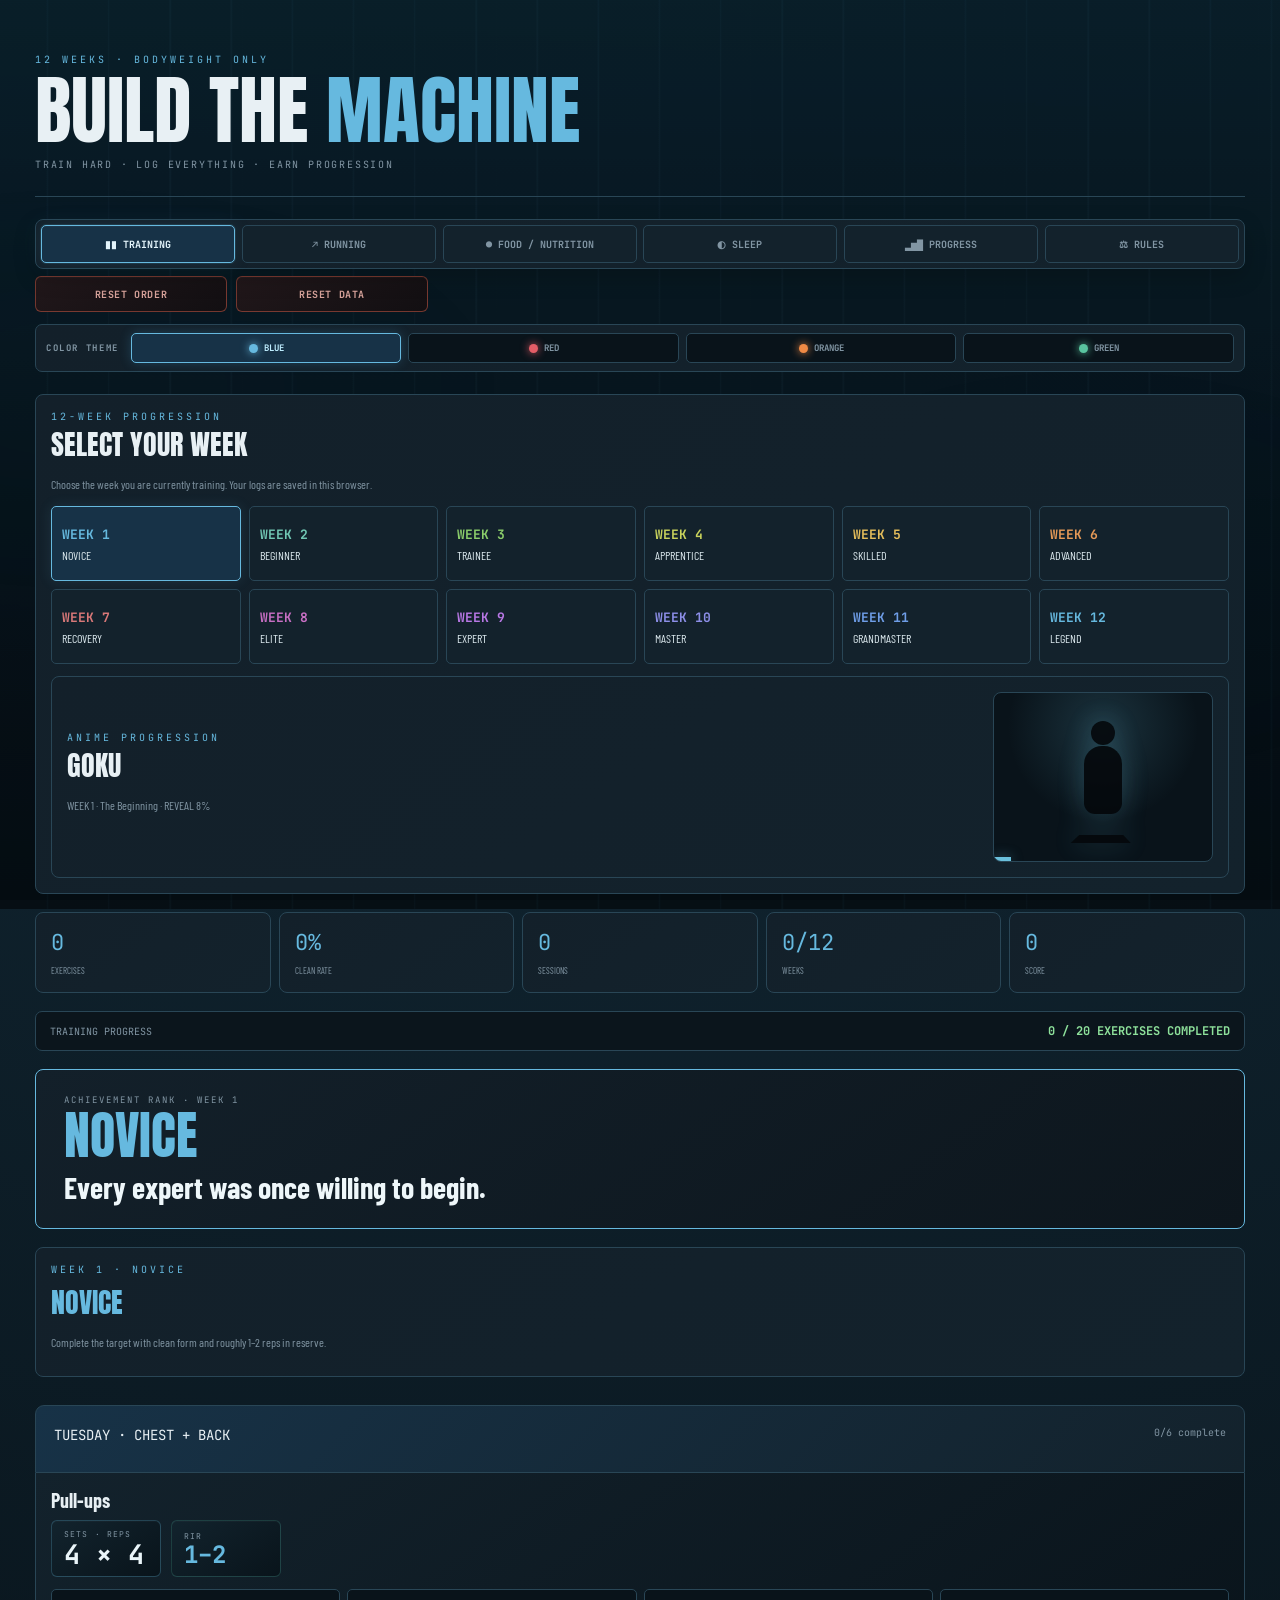
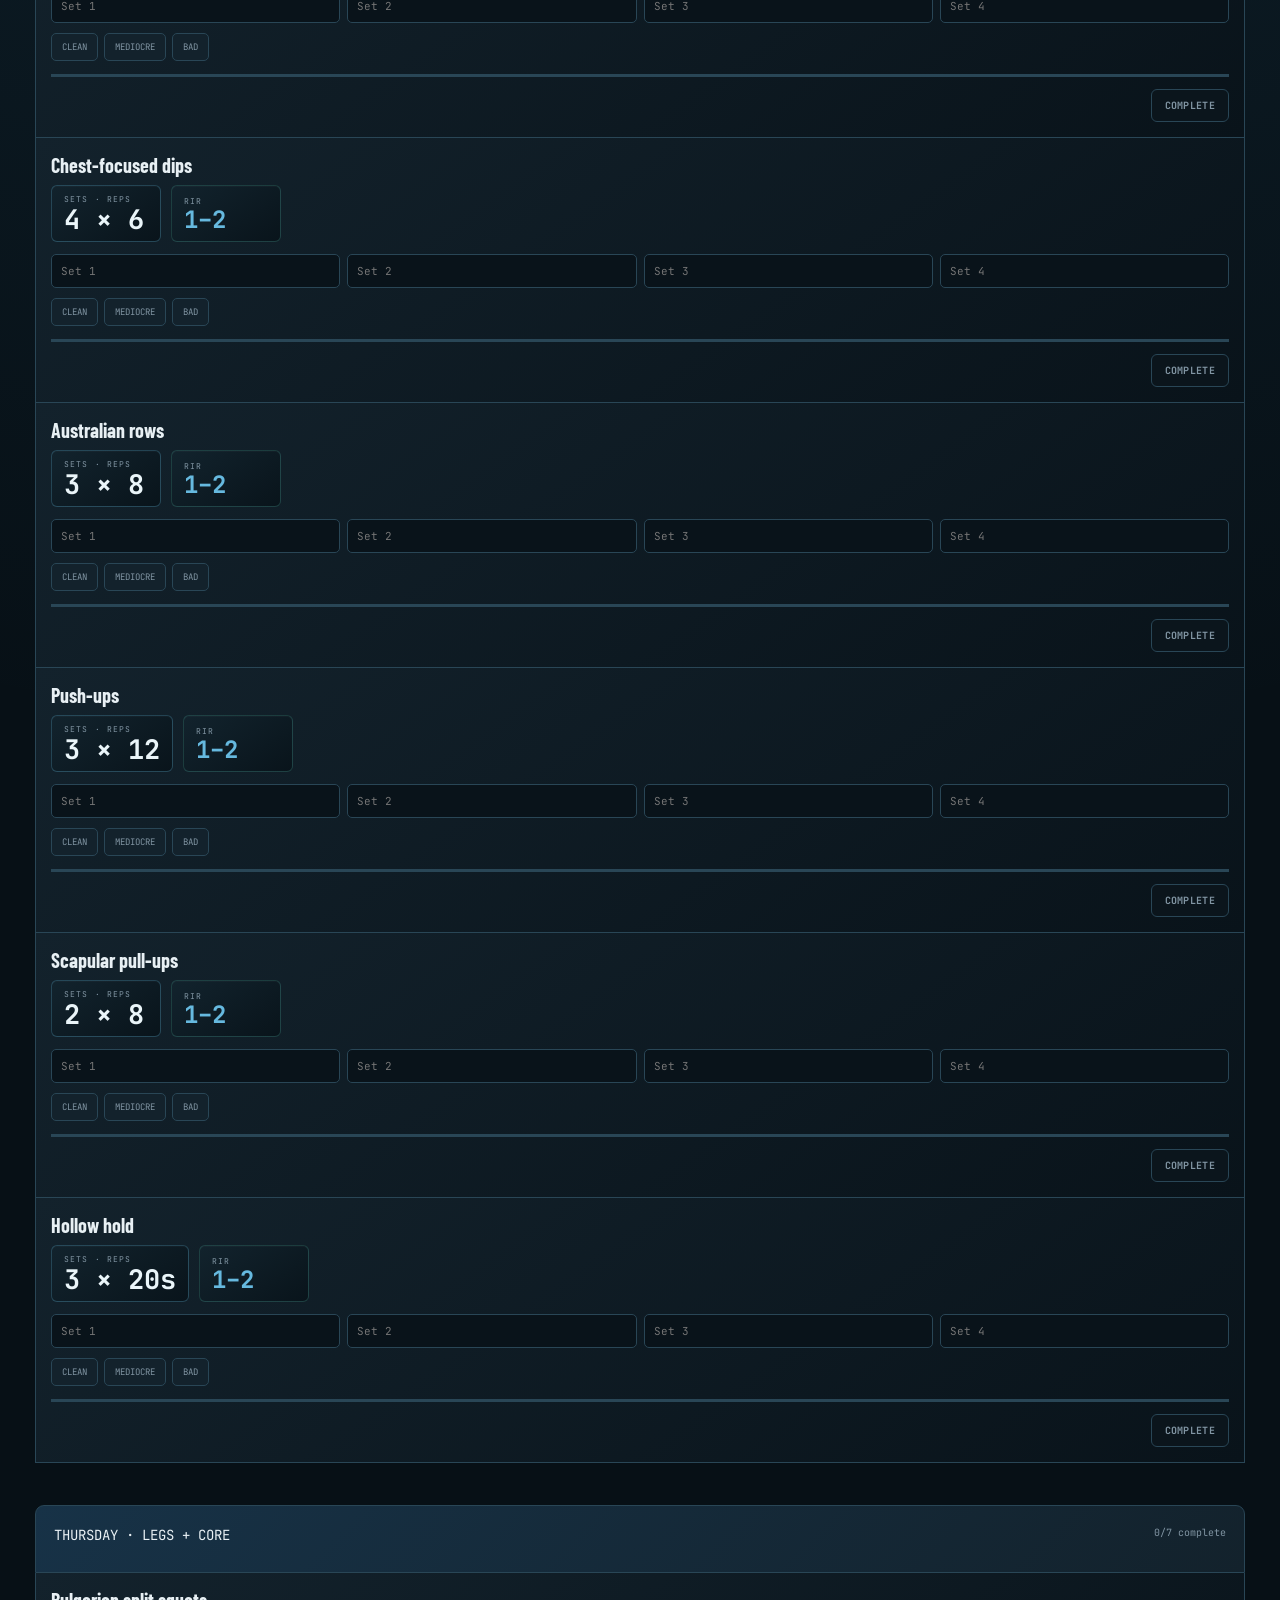
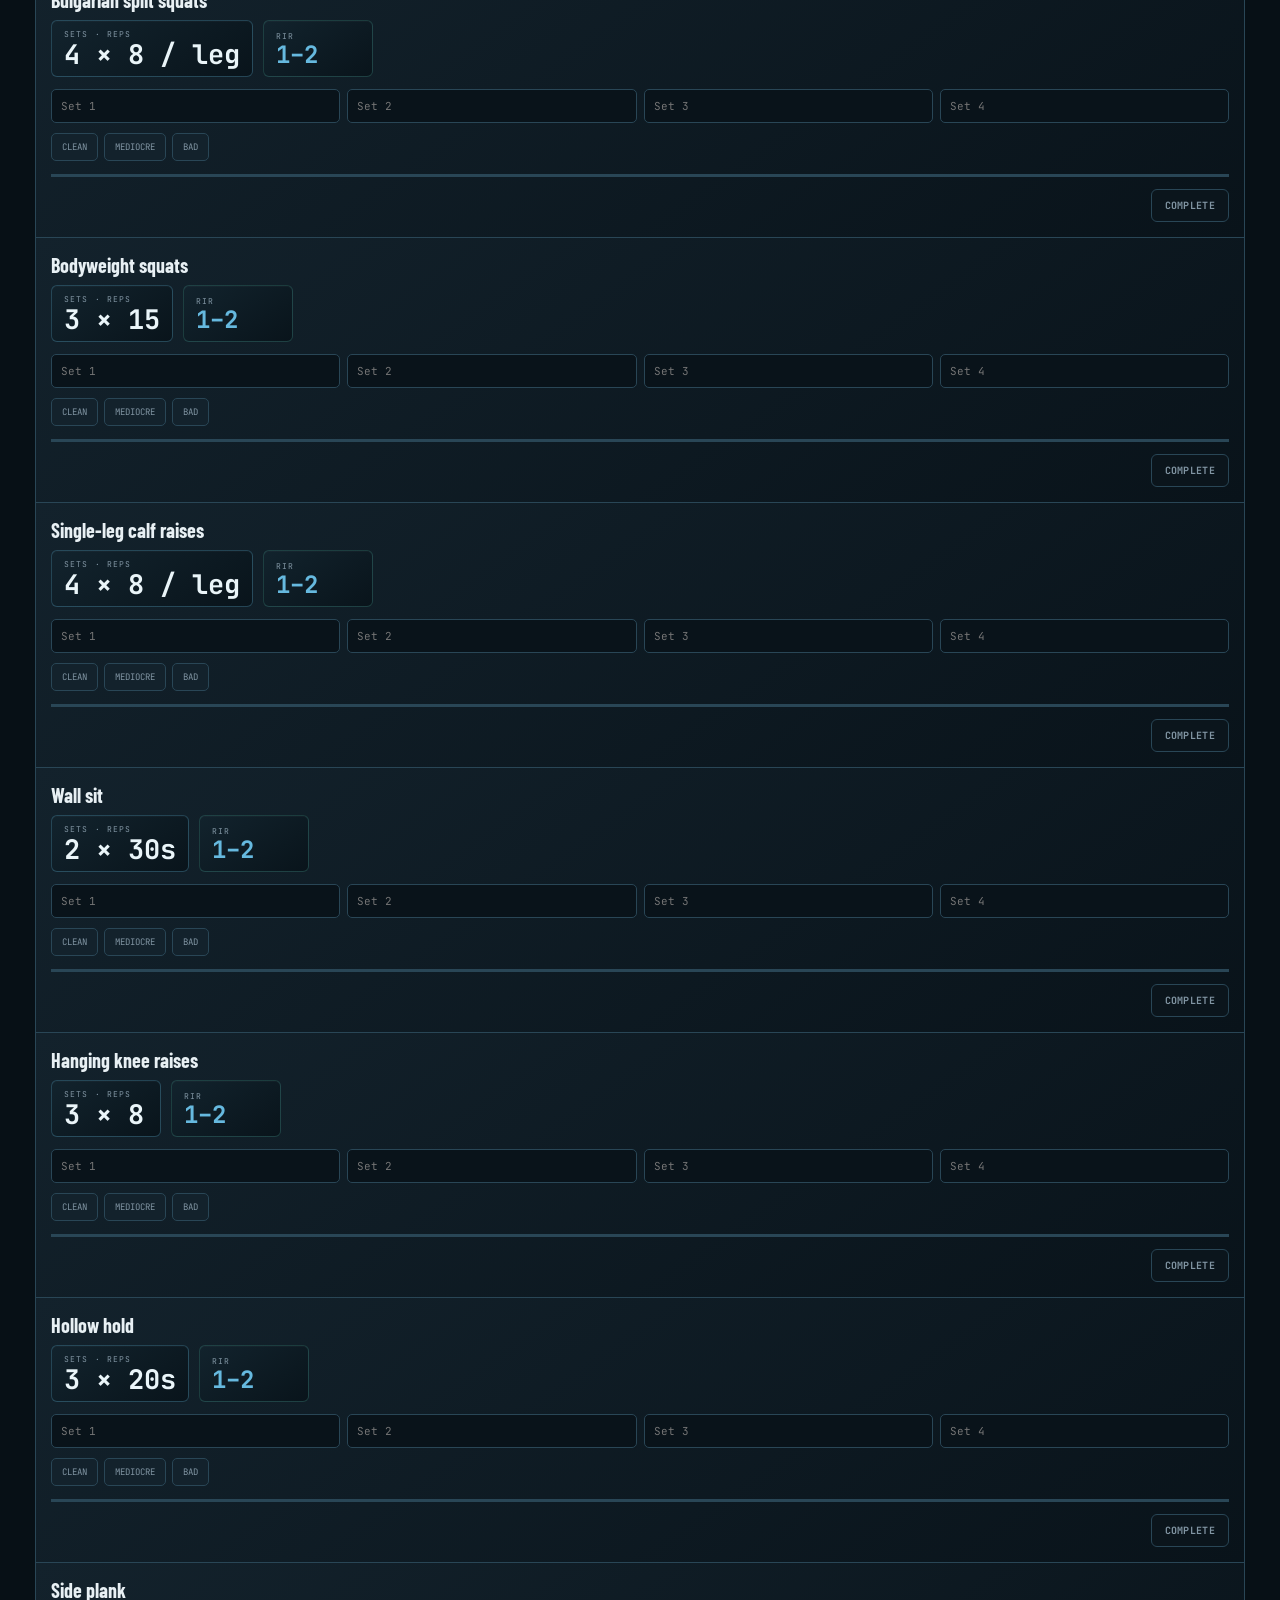
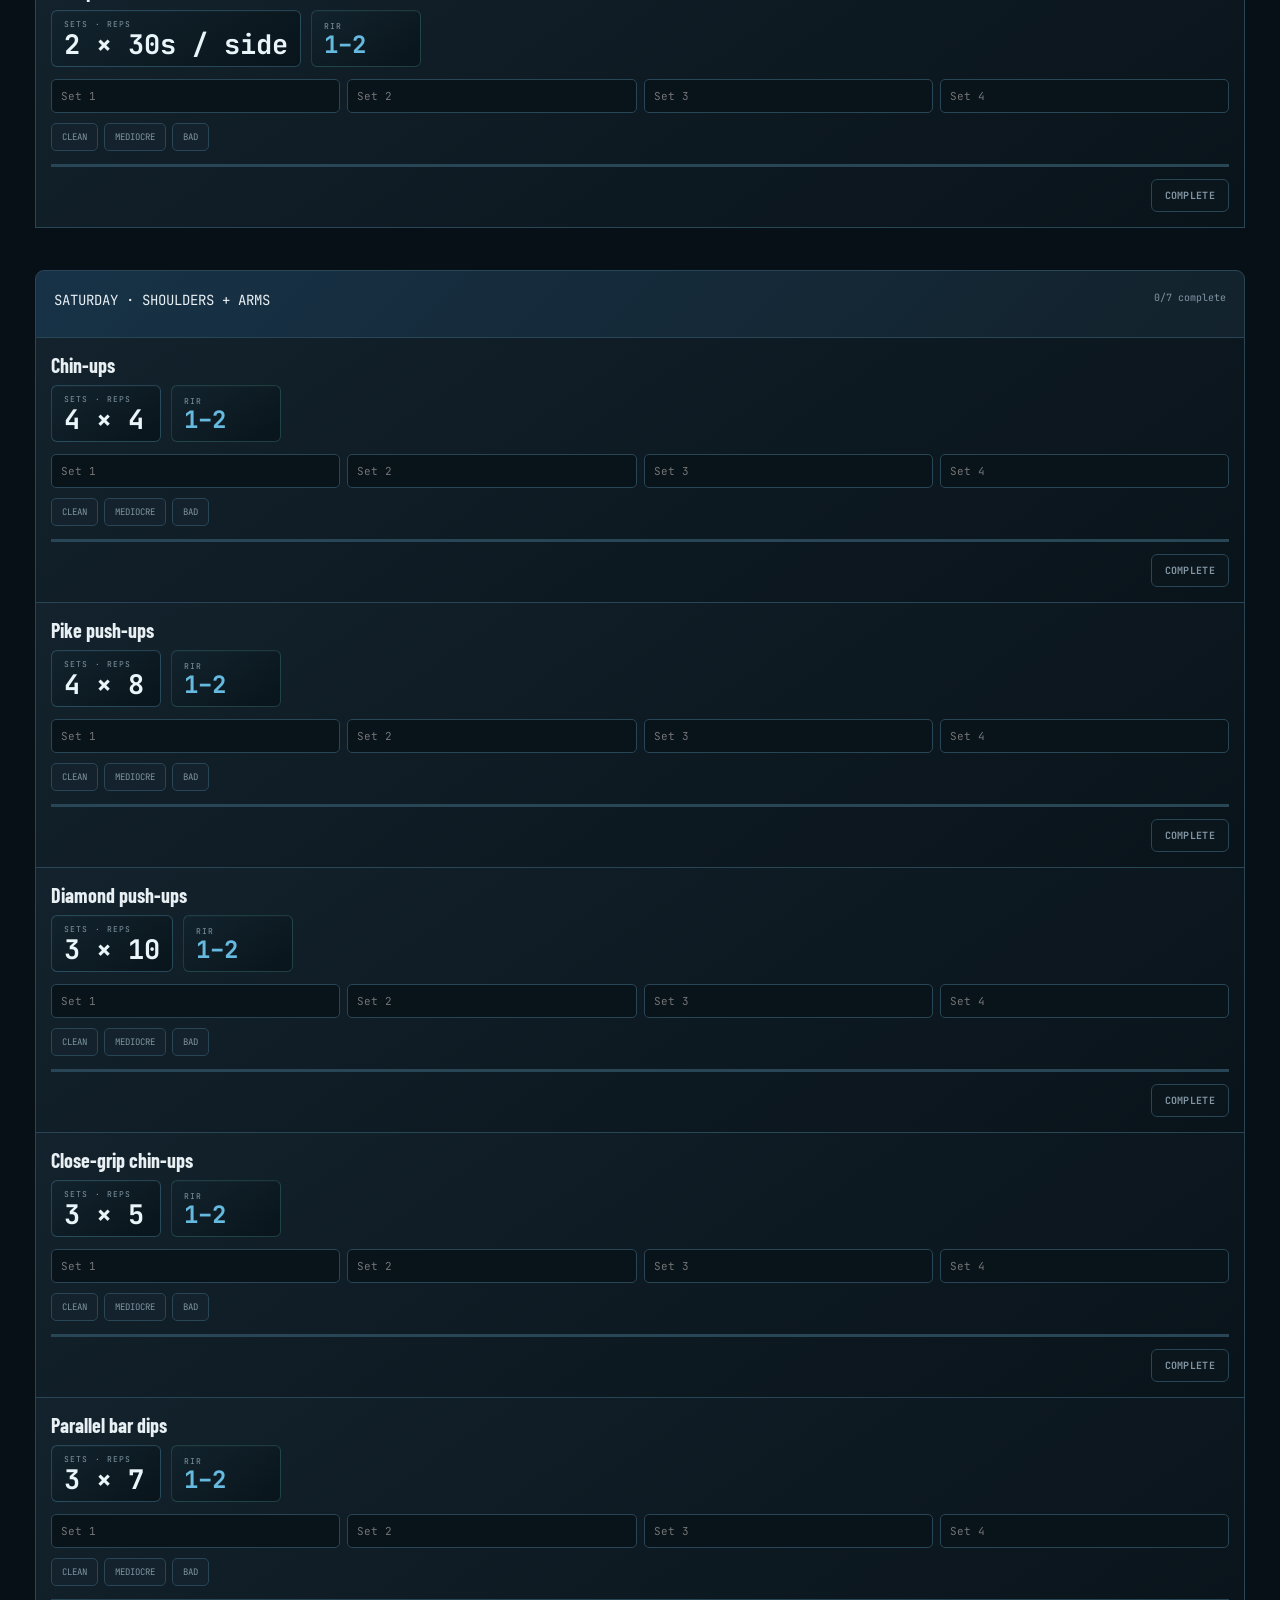
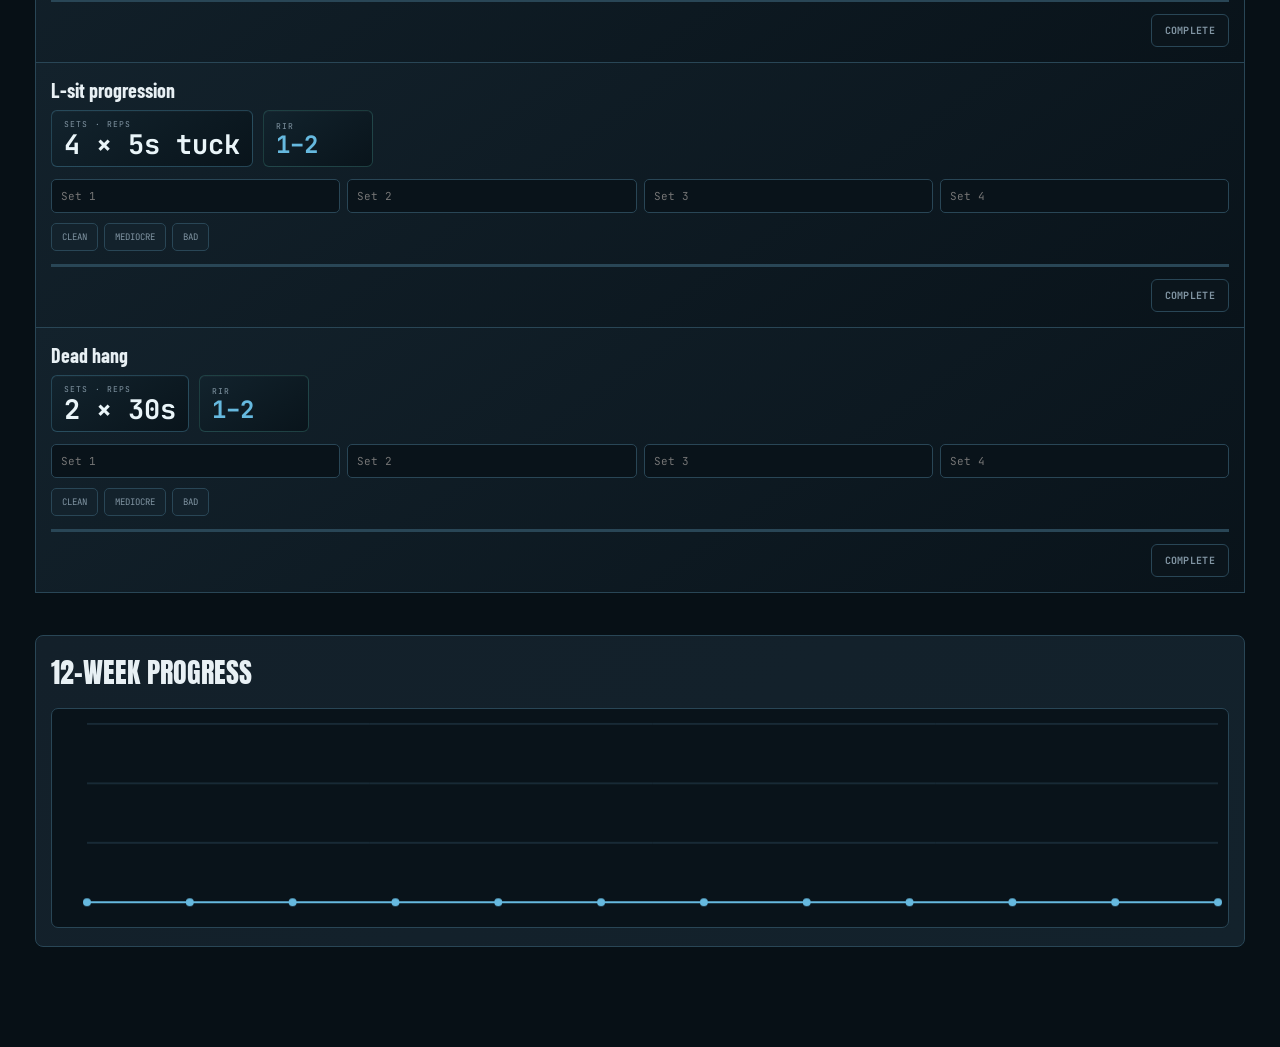
==== commit 9b7de209: "Replace legacy Week rendering and remove all old character code" ====
--- a/index.html
+++ b/index.html
@@ -1,22 +1 @@
-<!doctype html><html lang="en"><head><meta charset="utf-8"><meta name="viewport" content="width=device-width,initial-scale=1"><title>Build The Machine</title><link rel="icon" href="./icon.svg" type="image/svg+xml"><link rel="manifest" href="./manifest.webmanifest"><link rel="preconnect" href="https://fonts.googleapis.com"><link href="https://fonts.googleapis.com/css2?family=Anton&family=Barlow+Condensed:wght@400;600;700&family=JetBrains+Mono:wght@400;700&display=swap" rel="stylesheet"><style>:root{--bg:#071016;--panel:#0f1a22;--panel2:#13222c;--line:#294656;--text:#e8f0f4;--muted:#8195a3;--blue:#66b9df;--green:#4fae9f}*{box-sizing:border-box}body{margin:0;background:radial-gradient(circle at 50% -10%,rgba(61,143,189,.15),transparent 38%),#071016;color:var(--text);font:17px 'Barlow Condensed',sans-serif}.wrap{max-width:1250px;margin:auto;padding:28px 20px 100px}header{padding:25px 0;border-bottom:1px solid var(--line)}.ey{font:10px 'JetBrains Mono';letter-spacing:.3em;color:var(--blue)}h1,h2{font-family:Anton;font-weight:400;text-transform:uppercase;margin:0}h1{font-size:clamp(44px,7vw,76px);line-height:.95;margin-top:8px}h1 span{color:var(--blue)}h2{font-size:28px}.sub{font:10px 'JetBrains Mono';letter-spacing:.18em;color:var(--muted);margin-top:12px}.nav{display:flex;gap:7px;margin:22px 0;padding:5px;width:max-content;background:#0c171f;border:1px solid var(--line);border-radius:8px}.btn{cursor:pointer;color:var(--muted);background:#0b151c;border:1px solid var(--line);border-radius:5px;padding:9px 13px;font:10px 'JetBrains Mono';font-weight:700}.btn.active,.week.active{background:#173247;border-color:var(--blue);color:#e4f5fc}.panel{background:linear-gradient(145deg,#13202a,#0d161d);border:1px solid var(--line);border-radius:8px;padding:15px}.week-grid{display:grid;grid-template-columns:repeat(6,1fr);gap:8px;margin:15px 0 0}.week{cursor:pointer;min-height:75px;text-align:left;color:var(--muted);background:#0b151c;border:1px solid var(--line);border-radius:5px;padding:10px;font:10px 'JetBrains Mono';font-weight:700}.week b{display:block;color:var(--blue);font-size:13px}.week span{display:block;margin-top:5px;font-family:'Barlow Condensed';font-size:12px}.week small{display:block;margin-top:8px;color:#687d89;font-size:8px}.stats{display:grid;grid-template-columns:repeat(5,1fr);gap:8px;margin:18px 0}.stat{background:linear-gradient(145deg,#13202a,#0d161d);border:1px solid var(--line);border-radius:8px;padding:15px}.stat b{display:block;color:var(--blue);font:22px 'JetBrains Mono'}.stat span{color:var(--muted);font-size:9px;text-transform:uppercase}.banner{margin:18px 0}.banner h2{color:var(--blue);margin-top:5px}.note{color:var(--muted);font-size:12px}.day{margin:18px 0}.day-head{display:flex;justify-content:space-between;gap:10px;padding:13px 15px;background:var(--panel2);border:1px solid var(--line);border-radius:8px 8px 0 0}.day-head strong{font:12px 'JetBrains Mono';text-transform:uppercase}.day-head span{font:9px 'JetBrains Mono';color:var(--muted)}.exercise{padding:15px;background:#0e171f;border:1px solid var(--line);border-top:0}.exercise.done{border-left:2px solid var(--green);background:rgba(79,174,159,.06)}.top{display:flex;justify-content:space-between;gap:15px}.name{font-size:20px;font-weight:700}.target{font-size:9px;color:var(--muted);text-transform:uppercase;margin-top:3px}.check{width:22px;height:22px;accent-color:var(--green)}.sets{display:grid;grid-template-columns:repeat(4,1fr);gap:7px;margin-top:12px}.sets input{width:100%;background:#09131a;border:1px solid var(--line);color:var(--text);border-radius:5px;padding:9px;font:11px 'JetBrains Mono'}.feel{display:flex;gap:6px;margin-top:10px}.feel button{cursor:pointer;color:var(--muted);background:#0b151c;border:1px solid var(--line);border-radius:5px;padding:7px 10px;font:9px 'JetBrains Mono';text-transform:uppercase}.feel button.active{color:#fff;background:#173247;border-color:var(--blue)}.bar{height:3px;background:#20313b;margin-top:13px}.bar i{display:block;height:100%;background:var(--green)}.food{display:none}.food.show{display:block}.training.hide{display:none}.foodgrid{display:grid;grid-template-columns:repeat(4,1fr);gap:8px}.food label{display:block;color:var(--muted);font:9px 'JetBrains Mono';margin:12px 0}.food input,.food textarea{width:100%;background:#09131a;border:1px solid var(--line);color:var(--text);border-radius:5px;padding:9px;font:11px 'JetBrains Mono'}.save{cursor:pointer;background:var(--blue);color:#071016;border:0;border-radius:5px;padding:10px 14px;font:10px 'JetBrains Mono';font-weight:700}.chart{width:100%;height:220px;background:#0b151c;border:1px solid var(--line);border-radius:7px;margin-top:15px}@media(max-width:800px){.week-grid{grid-template-columns:repeat(3,1fr)}.stats{grid-template-columns:repeat(2,1fr)}.foodgrid{grid-template-columns:1fr 1fr}}@media(max-width:500px){.wrap{padding:18px 12px 70px}.week-grid{grid-template-columns:repeat(2,1fr)}.sets{grid-template-columns:repeat(2,1fr)}.nav{width:100%}.nav button{flex:1}}
-
-.btm-nav{width:100%;max-width:760px;flex-wrap:wrap}.btm-nav .btn{display:flex;align-items:center;justify-content:center;gap:7px}.nav-icon{font-weight:900;color:var(--blue);font-size:12px}.week-toolbar{position:relative}.reset-week{position:absolute;right:0;top:0;cursor:pointer;color:#b9c8d0;background:#0b151c;border:1px solid var(--line);border-radius:5px;padding:8px 11px;font:9px 'JetBrains Mono';font-weight:700}.day{margin:28px 0 42px}.day-head{padding:20px 18px;min-height:68px;border-radius:9px 9px 0 0;background:linear-gradient(135deg,#162b37,#10202a);border-color:#3b6073;box-shadow:0 8px 22px rgba(0,0,0,.16)}.day-head strong{font-size:14px;letter-spacing:.08em;color:#e8f0f4}.day-head span{font-size:10px}.day:after{content:'';display:block;height:1px;margin-top:42px;background:linear-gradient(90deg,transparent,#294656,transparent)}
-@media(max-width:800px){.btm-nav{display:grid;grid-template-columns:repeat(3,1fr);width:100%}.reset-week{position:static;margin:10px 0 0}.day{margin:24px 0 34px}.day-head{min-height:74px}.week-toolbar{display:flex;flex-direction:column}}
-@media(max-width:500px){.btm-nav{grid-template-columns:repeat(2,1fr)}.btm-nav .btn:last-child{grid-column:1/-1}.day{margin:22px 0 30px}.day-head{padding:18px 14px}.day-head strong{font-size:12px}}
-</style><link rel="stylesheet" href="./ripple.css"></head><body><main class="wrap"><header><div class="ey">12 WEEKS · BODYWEIGHT ONLY</div><h1>BUILD THE <span>MACHINE</span></h1><div class="sub">TRAIN HARD · LOG EVERYTHING · EARN PROGRESSION</div></header><div class="nav btm-nav"><button class="btn active" id="trainingBtn"><span class="nav-icon">▮▮</span> TRAINING</button><button class="btn" id="foodBtn"><span class="nav-icon">●</span> FOOD / NUTRITION</button><button class="btn" id="runningBtn"><span class="nav-icon">↗</span> RUNNING</button><button class="btn" id="sleepBtn"><span class="nav-icon">◐</span> SLEEP</button><button class="btn" id="progressBtn"><span class="nav-icon">▂▅▇</span> PROGRESS</button><button class="btn" id="rulesBtn"><span class="nav-icon">⚖</span> RULES</button></div><section id="moduleView" class="panel module-view" style="display:none"><div class="ey" id="moduleEy">MODULE</div><h2 id="moduleTitle">COMING NEXT</h2><p class="note" id="moduleNote">This section is being integrated into the same Build The Machine dashboard. No separate old version is used.</p></section><section id="trainingView"><div class="panel"><div class="ey">12-WEEK PROGRESSION</div><h2>SELECT YOUR WEEK</h2><p class="note">Choose the week you are currently training. Your logs are saved in this browser.</p><div class="week-toolbar"><div id="weekGrid" class="week-grid"></div><button class="reset-week" id="resetWeekBtn">ERASE WEEK '+'+"</button></div></div><div class="stats"><div class="stat"><b id="exCount">0</b><span>Exercises</span></div><div class="stat"><b id="cleanRate">0%</b><span>Clean rate</span></div><div class="stat"><b id="sessionCount">0</b><span>Sessions</span></div><div class="stat"><b id="weekCount">0/12</b><span>Weeks</span></div><div class="stat"><b id="score">0</b><span>Score</span></div></div><div id="workouts"></div><div class="panel"><h2>12-WEEK PROGRESS</h2><canvas id="chart" class="chart"></canvas></div></section><section id="foodView" class="food panel"><div class="ey">NUTRITION SYSTEM</div><h2>FUEL THE MACHINE</h2><p class="note">Your nutrition log is stored in this browser for now.</p><div class="foodgrid"><label>Calories<input id="cal"></label><label>Protein, g<input id="protein"></label><label>Carbs, g<input id="carbs"></label><label>Fat, g<input id="fat"></label></div><label>Meals<textarea id="meals"></textarea></label><label>Food consumed<textarea id="items"></textarea></label><button class="save" id="saveFood">SAVE TODAY</button><p id="foodMsg" class="note"></p></section></main><script src="./rules.js"></script><script>(()=>{const $=id=>document.getElementById(id);const PHASES=['The Beginning','Steady Steps','Building Strength','Breaking Limits','True Resilience','Pride & Power','Recover & Reset','Back To Work','Embrace The Pain','Discipline & Control','Ascension','The Machine'];const CHAR=['Goku','Tanjiro Kamado','Yuji Itadori','Eren Yeager','Thorfinn','Vegeta','Gojo Satoru','Toji Fushiguro','Ken Kaneki','Itachi Uchiha','Griffith','Guts'];const PLAN=[{day:'Tuesday · Chest + Back',ex:[['Pull-ups',['4×4','4×4','4×5','4×5','4×6','4×6','2×3','4×4','4×5','4×5','4×6','4×6']],['Chest-focused dips',['4×6','4×7','4×7','4×8','4×9','4×10','2×5','4×7','4×8','4×9','4×10','4×10']],['Australian rows',['3×8','3×9','3×10','3×10','3×11','3×12','2×6','3×9','3×10','3×11','3×12','3×12']],['Push-ups',['3×12','3×13','3×14','3×15','3×16','3×18','2×10','3×14','3×15','3×16','3×17','3×18']],['Scapular pull-ups',['2×8','2×9','2×10','2×10','2×11','2×12','2×6','2×9','2×10','2×11','2×12','2×12']],['Hollow hold',['3×20s','3×22s','3×24s','3×26s','3×28s','3×30s','2×15s','3×24s','3×26s','3×28s','3×30s','3×30s']]]},{day:'Thursday · Legs + Core',ex:[['Bulgarian split squats',['4×8 / leg','4×9 / leg','4×10 / leg','4×10 / leg','4×11 / leg','4×12 / leg','2×6 / leg','4×9 / leg','4×10 / leg','4×11 / leg','4×12 / leg','4×12 / leg']],['Bodyweight squats',['3×15','3×17','3×19','3×20','3×22','3×25','2×12','3×18','3×21','3×24','3×27','3×30']],['Single-leg calf raises',['4×8 / leg','4×9 / leg','4×10 / leg','4×11 / leg','4×12 / leg','4×15 / leg','2×6 / leg','4×10 / leg','4×11 / leg','4×12 / leg','4×13 / leg','4×15 / leg']],['Wall sit',['2×30s','2×32s','2×35s','2×37s','2×40s','2×45s','2×20s','2×35s','2×38s','2×40s','2×43s','2×45s']],['Hanging knee raises',['3×8','3×9','3×10','3×10','3×11','3×12','2×6','3×9','3×10','3×11','3×12','3×12']],['Hollow hold',['3×20s','3×22s','3×24s','3×26s','3×28s','3×30s','2×15s','3×24s','3×26s','3×28s','3×30s','3×30s']],['Side plank',['2×30s / side','2×32s / side','2×35s / side','2×38s / side','2×40s / side','2×50s / side','2×20s / side','2×35s / side','2×38s / side','2×40s / side','2×45s / side','2×50s / side']]]},{day:'Saturday · Shoulders + Arms',ex:[['Chin-ups',['4×4','4×4','4×5','4×5','4×6','4×6','2×3','4×4','4×5','4×5','4×6','4×6']],['Pike push-ups',['4×8','4×9','4×10','4×11','4×12','4×13','2×6','4×10','4×11','4×12','4×13','4×14']],['Diamond push-ups',['3×10','3×11','3×12','3×13','3×14','3×15','2×8','3×12','3×13','3×14','3×15','3×16']],['Close-grip chin-ups',['3×5','3×5','3×6','3×6','3×7','3×8','2×4','3×6','3×7','3×7','3×8','3×8']],['Parallel bar dips',['3×7','3×8','3×8','3×9','3×10','3×11','2×5','3×8','3×9','3×10','3×11','3×12']],['L-sit progression',['4×5s tuck','4×6s tuck','4×7s tuck','4×8s tuck','4×10s tuck','4×12s tuck','2×4s tuck','4×8s tuck','4×10s tuck','4×12s tuck','4×12s one-leg','4×15s one-leg']],['Dead hang',['2×30s','2×32s','2×35s','2×38s','2×40s','2×45s','2×20s','2×35s','2×40s','2×43s','2×45s','2×50s']]]}];let week=1;let state={};try{state=JSON.parse(localStorage.getItem('btm_progress')||'{}')}catch(e){};const key=(d,i)=>week+'|'+d+'|'+i;function item(d,i){const k=key(d,i);if(!state[k])state[k]={done:false,feel:'',sets:['','','','']};return state[k]}function save(){localStorage.setItem('btm_progress',JSON.stringify(state));updateStats();draw()}function renderWeeks(){$('weekGrid').innerHTML='';PHASES.forEach((p,i)=>{const b=document.createElement('button');b.className='week'+(week===i+1?' active':'');b.innerHTML='<b>WEEK '+(i+1)+'</b><span>'+p+'</span><small>'+CHAR[i]+(i===6?' · DELOAD':'')+'</small>';b.onclick=()=>{week=i+1;renderWeeks();renderWorkouts()};$('weekGrid').appendChild(b)})}function renderWorkouts(){const root=$('workouts');root.innerHTML='<div class="panel banner"><div class="ey">WEEK '+week+' · '+CHAR[week-1]+'</div><h2>'+PHASES[week-1]+'</h2><p class="note">'+(week===7?'Recovery week. Reduce workload and prepare to build again.':'Complete the target with clean form and roughly 1–2 reps in reserve.')+'</p></div>';PLAN.forEach((day,di)=>{const box=document.createElement('div');box.className='day';const done=day.ex.reduce((n,_,i)=>n+(item(di,i).done?1:0),0);box.innerHTML='<div class="day-head"><strong>'+day.day+'</strong><span>'+done+'/'+day.ex.length+' complete</span></div>';day.ex.forEach((e,i)=>{const x=item(di,i);const el=document.createElement('div');el.className='exercise'+(x.done?' done':'');el.innerHTML='<div class="top"><div><div class="name">'+e[0]+'</div><div class="target">'+e[1][week-1]+' · 1–2 RIR</div></div><input class="check" type="checkbox" '+(x.done?'checked':'')+'></div><div class="sets"></div><div class="feel"></div><div class="bar"><i style="width:'+(x.done?100:0)+'%"></i></div>';const inputs=el.querySelector('.sets');x.sets.forEach((v,j)=>{const inp=document.createElement('input');inp.value=v;inp.placeholder='Set '+(j+1);inp.oninput=()=>{x.sets[j]=inp.value;save()};inputs.appendChild(inp)});el.querySelector('.check').onchange=ev=>{x.done=ev.target.checked;save();renderWorkouts()};const feel=el.querySelector('.feel');['clean','mediocre','bad'].forEach(f=>{const b=document.createElement('button');b.textContent=f;b.className=x.feel===f?'active':'';b.onclick=()=>{x.feel=f;save();renderWorkouts()};feel.appendChild(b)});box.appendChild(el)});root.appendChild(box)})}function updateStats(){let ex=0,clean=0,score=0,sessions=new Set(),weeksDone=new Set();Object.entries(state).forEach(([k,x])=>{if(!x.done)return;const [w,d]=k.split('|');ex++;weeksDone.add(w);sessions.add(w+'|'+d);if(x.feel==='clean'){clean++;score+=3}else if(x.feel==='mediocre')score+=2;else if(x.feel==='bad')score++});$('exCount').textContent=ex;$('cleanRate').textContent=ex?Math.round(clean/ex*100)+'%':'0%';$('sessionCount').textContent=sessions.size;$('weekCount').textContent=weeksDone.size+'/12';$('score').textContent=score}function draw(){const c=$('chart'),ctx=c.getContext('2d'),w=c.clientWidth||800,h=220,d=window.devicePixelRatio||1;c.width=w*d;c.height=h*d;ctx.setTransform(d,0,0,d,0,0);ctx.clearRect(0,0,w,h);const vals=PHASES.map((_,wi)=>{let n=0;PLAN.forEach((day,di)=>day.ex.forEach((_,i)=>{const x=state[(wi+1)+'|'+di+'|'+i];if(x&&x.done)n+=x.feel==='clean'?3:x.feel==='mediocre'?2:x.feel==='bad'?1:0}));return n});const max=Math.max(1,...vals),left=35,right=10,top=15,bottom=25,pw=w-left-right,ph=h-top-bottom;ctx.strokeStyle='#294252';for(let i=0;i<4;i++){const y=top+ph*i/3;ctx.beginPath();ctx.moveTo(left,y);ctx.lineTo(w-right,y);ctx.stroke()}ctx.strokeStyle='#66b9df';ctx.lineWidth=2;ctx.beginPath();vals.forEach((v,i)=>{const x=left+i*pw/11,y=top+ph-v/max*ph;i?ctx.lineTo(x,y):ctx.moveTo(x,y)});ctx.stroke();ctx.fillStyle='#66b9df';vals.forEach((v,i)=>{const x=left+i*pw/11,y=top+ph-v/max*ph;ctx.beginPath();ctx.arc(x,y,4,0,Math.PI*2);ctx.fill()})}function showTraining(){$('trainingView').classList.remove('hide');$('foodView').classList.remove('show');$('trainingBtn').classList.add('active');$('foodBtn').classList.remove('active')}function showFood(){$('trainingView').classList.add('hide');$('foodView').classList.add('show');$('foodBtn').classList.add('active');$('trainingBtn').classList.remove('active')}$('trainingBtn').onclick=showTraining;$('foodBtn').onclick=()=>{location.href='food.html'};let foodState={};try{foodState=JSON.parse(localStorage.getItem('btm_food')||'{}')}catch(e){};const today=new Date().toISOString().slice(0,10);if(foodState.date===today){$('cal').value=foodState.cal||'';$('protein').value=foodState.protein||'';$('carbs').value=foodState.carbs||'';$('fat').value=foodState.fat||'';$('meals').value=foodState.meals||'';$('items').value=foodState.items||''}$('saveFood').onclick=()=>{foodState={date:today,cal:$('cal').value,protein:$('protein').value,carbs:$('carbs').value,fat:$('fat').value,meals:$('meals').value,items:$('items').value};localStorage.setItem('btm_food',JSON.stringify(foodState));$('foodMsg').textContent='Saved today · '+today};renderWeeks();renderWorkouts();updateStats();draw();window.addEventListener('resize',draw)
-const moduleView=document.getElementById('moduleView');
-const trainingView=document.getElementById('trainingView');
-const foodView=document.getElementById('foodView');
-const navButtons=[trainingBtn,foodBtn,runningBtn,sleepBtn,progressBtn];
-function selectNav(active){navButtons.forEach(b=>b&&b.classList.remove('active'));if(active)active.classList.add('active')}
-function showModule(title,note,btn){if(trainingView)trainingView.style.display='none';if(foodView)foodView.classList.remove('show');if(moduleView){moduleView.style.display='block';moduleTitle.textContent=title;moduleNote.textContent=note;}selectNav(btn)}
-if(runningBtn)runningBtn.onclick=()=>showModule('RUNNING','Running tracking is being integrated here: 3 runs per week, starting at 5 KM and increasing 10% each week, with distance, pace and weekly analytics.',runningBtn);
-if(sleepBtn)sleepBtn.onclick=()=>showModule('SLEEP','Sleep tracking is being integrated here with bedtime, wake time, duration, schedule scoring and weekly trends.',sleepBtn);
-if(progressBtn)progressBtn.onclick=()=>showModule('OVERALL PROGRESS','This dashboard will combine training, running, nutrition and sleep into one 12-week progression score.',progressBtn);
-if(trainingBtn)trainingBtn.onclick=()=>{moduleView.style.display='none';trainingView.style.display='block';selectNav(trainingBtn)};
-if(foodBtn)foodBtn.onclick=()=>{moduleView.style.display='none';trainingView.style.display='none';foodView.classList.add('show');selectNav(foodBtn)};
-if(resetWeekBtn)resetWeekBtn.onclick=()=>{if(confirm('Erase ALL training progression for Week '+week+'? This cannot be undone.')){Object.keys(state).filter(k=>k.startsWith(week+'|')).forEach(k=>delete state[k]);save();renderWeeks();renderWorkouts();resetWeekBtn.textContent='ERASE WEEK '+week;}};
-function syncResetLabel(){if(resetWeekBtn)resetWeekBtn.textContent='ERASE WEEK '+week}
-const oldRenderWeeks=renderWeeks; renderWeeks=function(){oldRenderWeeks();syncResetLabel()};
-})();</script><script src="enhancements.js"></script>
-<script src="ui-polish.js"></script><script src="./ripple.js" defer></script><!-- BTM-NUTRITION-LINK --><script id="btm-nutrition-link">document.addEventListener('DOMContentLoaded',()=>{const b=document.getElementById('foodBtn');if(b){b.addEventListener('click',()=>{window.location.href='nutrition.html'})}});</script><script src="./nav-reorder.js"></script></body></html>+<!doctype html><html lang="en"><head><meta charset="utf-8"><meta name="viewport" content="width=device-width,initial-scale=1"><title>Build The Machine</title><link rel="icon" href="./icon.svg" type="image/svg+xml"><link rel="manifest" href="./manifest.webmanifest"><link rel="preconnect" href="https://fonts.googleapis.com"><link href="https://fonts.googleapis.com/css2?family=Anton&family=Barlow+Condensed:wght@400;600;700&family=JetBrains+Mono:wght@400;700&display=swap" rel="stylesheet"><link rel="stylesheet" href="./ripple.css"><style>:root{--bg:#071016;--panel:#0f1a22;--panel2:#13222c;--line:#294656;--text:#e8f0f4;--muted:#8195a3;--blue:#66b9df;--green:#4fae9f}*{box-sizing:border-box}body{margin:0;background:radial-gradient(circle at 50% -10%,rgba(61,143,189,.15),transparent 38%),var(--bg);color:var(--text);font:17px 'Barlow Condensed',sans-serif}.wrap{max-width:1250px;margin:auto;padding:28px 20px 100px}header{padding:25px 0;border-bottom:1px solid var(--line)}.ey{font:10px 'JetBrains Mono';letter-spacing:.3em;color:var(--blue)}h1,h2{font-family:Anton;font-weight:400;text-transform:uppercase;margin:0}h1{font-size:clamp(44px,7vw,76px);line-height:.95;margin-top:8px}h1 span{color:var(--blue)}h2{font-size:28px}.sub{font:10px 'JetBrains Mono';letter-spacing:.18em;color:var(--muted);margin-top:12px}.nav{display:grid;grid-template-columns:repeat(6,1fr);gap:7px;margin:22px 0;padding:5px;background:#0c171f;border:1px solid var(--line);border-radius:8px}.btn{cursor:pointer;color:var(--muted);background:#0b151c;border:1px solid var(--line);border-radius:5px;padding:9px 13px;font:10px 'JetBrains Mono';font-weight:700}.btn.active,.week.active{background:#173247;border-color:var(--blue);color:#e4f5fc}.panel{background:linear-gradient(145deg,#13202a,#0d161d);border:1px solid var(--line);border-radius:8px;padding:15px}.note{color:var(--muted);font-size:12px}.week-grid{display:grid;grid-template-columns:repeat(6,1fr);gap:8px;margin-top:15px}.week{cursor:pointer;min-height:75px;text-align:left;color:var(--muted);background:#0b151c;border:1px solid var(--line);border-radius:5px;padding:10px;font:10px 'JetBrains Mono';font-weight:700}.week b{display:block;color:var(--week-color,var(--blue));font-size:13px}.week span{display:block;margin-top:5px;font:12px 'Barlow Condensed';color:#dce9ee}.week-toolbar{position:relative}.reset-week{position:absolute;right:0;top:0;cursor:pointer;color:#b9c8d0;background:#0b151c;border:1px solid var(--line);border-radius:5px;padding:8px 11px;font:9px 'JetBrains Mono';font-weight:700}.stats{display:grid;grid-template-columns:repeat(5,1fr);gap:8px;margin:18px 0}.stat{background:linear-gradient(145deg,#13202a,#0d161d);border:1px solid var(--line);border-radius:8px;padding:15px}.stat b{display:block;color:var(--blue);font:22px 'JetBrains Mono'}.stat span{color:var(--muted);font-size:9px;text-transform:uppercase}.rank-panel{margin:18px 0;padding:24px 28px;border:1px solid var(--rank-color);border-radius:8px;background:linear-gradient(145deg,#13202a,#0d161d)}.rank-kicker{font:9px 'JetBrains Mono';letter-spacing:.22em;color:var(--muted)}.rank-name{margin-top:5px;font:clamp(36px,5vw,52px)/.95 Anton;color:var(--rank-color)}.rank-quote{margin-top:10px;font:700 clamp(20px,2.7vw,30px)/1.12 'Barlow Condensed';color:#eef7fa}.banner{margin:18px 0}.banner h2{color:var(--blue);margin-top:5px}.day{margin:28px 0 42px}.day-head{display:flex;justify-content:space-between;gap:10px;padding:20px 18px;min-height:68px;background:linear-gradient(135deg,#162b37,#10202a);border:1px solid #3b6073;border-radius:9px 9px 0 0}.day-head strong{font:14px 'JetBrains Mono';text-transform:uppercase}.day-head span{font:10px 'JetBrains Mono';color:var(--muted)}.exercise{padding:15px;background:#0e171f;border:1px solid var(--line);border-top:0}.exercise.done{border-left:2px solid var(--green);background:rgba(79,174,159,.06)}.top{display:flex;justify-content:space-between;gap:15px}.name{font-size:20px;font-weight:700}.target{font-size:9px;color:var(--muted);text-transform:uppercase;margin-top:3px}.check{width:22px;height:22px;accent-color:var(--green)}.sets{display:grid;grid-template-columns:repeat(4,1fr);gap:7px;margin-top:12px}.sets input,.food input,.food textarea{width:100%;background:#09131a;border:1px solid var(--line);color:var(--text);border-radius:5px;padding:9px;font:11px 'JetBrains Mono'}.feel{display:flex;gap:6px;margin-top:10px}.feel button{cursor:pointer;color:var(--muted);background:#0b151c;border:1px solid var(--line);border-radius:5px;padding:7px 10px;font:9px 'JetBrains Mono';text-transform:uppercase}.feel button.active{color:#fff;background:#173247;border-color:var(--blue)}.bar{height:3px;background:#20313b;margin-top:13px}.bar i{display:block;height:100%;background:var(--green)}.chart{width:100%;height:220px;background:#0b151c;border:1px solid var(--line);border-radius:7px;margin-top:15px}.food{display:none}.food.show{display:block}.foodgrid{display:grid;grid-template-columns:repeat(4,1fr);gap:8px}.food label{display:block;color:var(--muted);font:9px 'JetBrains Mono';margin:12px 0}.save{cursor:pointer;background:var(--blue);color:#071016;border:0;border-radius:5px;padding:10px 14px;font:10px 'JetBrains Mono';font-weight:700}.module-view{display:none}@media(max-width:800px){.nav{grid-template-columns:repeat(3,1fr)}.week-grid{grid-template-columns:repeat(3,1fr)}.stats{grid-template-columns:repeat(2,1fr)}.foodgrid{grid-template-columns:1fr 1fr}}@media(max-width:500px){.wrap{padding:18px 12px 70px}.nav{grid-template-columns:repeat(2,1fr)}.nav .btn:last-child{grid-column:1/-1}.week-grid{grid-template-columns:repeat(2,1fr)}.sets{grid-template-columns:repeat(2,1fr)}.rank-panel{padding:20px 18px}}</style><script src="./week-config.js"></script></head><body><main class="wrap"><header><div class="ey">12 WEEKS · BODYWEIGHT ONLY</div><h1>BUILD THE <span>MACHINE</span></h1><div class="sub">TRAIN HARD · LOG EVERYTHING · EARN PROGRESSION</div></header><div class="nav btm-nav"><button class="btn active" id="trainingBtn">▮▮ TRAINING</button><button class="btn" id="foodBtn">● FOOD / NUTRITION</button><button class="btn" id="runningBtn">↗ RUNNING</button><button class="btn" id="sleepBtn">◐ SLEEP</button><button class="btn" id="progressBtn">▂▅▇ PROGRESS</button><button class="btn" id="rulesBtn">⚖ RULES</button></div><section id="moduleView" class="panel module-view"><div class="ey">MODULE</div><h2 id="moduleTitle">COMING NEXT</h2><p class="note" id="moduleNote">This section is being integrated into the same Build The Machine dashboard.</p></section><section id="trainingView"><div class="panel"><div class="ey">12-WEEK PROGRESSION</div><h2>SELECT YOUR WEEK</h2><p class="note">Choose the week you are currently training. Your logs are saved in this browser.</p><div class="week-toolbar"><div id="weekGrid" class="week-grid"></div><button class="reset-week" id="resetWeekBtn">ERASE WEEK 1</button></div></div><div class="stats"><div class="stat"><b id="exCount">0</b><span>Exercises</span></div><div class="stat"><b id="cleanRate">0%</b><span>Clean rate</span></div><div class="stat"><b id="sessionCount">0</b><span>Sessions</span></div><div class="stat"><b id="weekCount">0/12</b><span>Weeks</span></div><div class="stat"><b id="score">0</b><span>Score</span></div></div><div id="rankPanel" class="rank-panel" style="--rank-color:#66b9df"><div id="rankKicker" class="rank-kicker">ACHIEVEMENT RANK · WEEK 1</div><div id="rankName" class="rank-name">NOVICE</div><div id="rankQuote" class="rank-quote">Every expert was once willing to begin.</div></div><div id="workouts"></div><div class="panel"><h2>12-WEEK PROGRESS</h2><canvas id="chart" class="chart"></canvas></div></section><section id="foodView" class="food panel"><div class="ey">NUTRITION SYSTEM</div><h2>FUEL THE MACHINE</h2><p class="note">Your nutrition log is stored in this browser for now.</p><div class="foodgrid"><label>Calories<input id="cal"></label><label>Protein, g<input id="protein"></label><label>Carbs, g<input id="carbs"></label><label>Fat, g<input id="fat"></label></div><label>Meals<textarea id="meals"></textarea></label><label>Food consumed<textarea id="items"></textarea></label><button class="save" id="saveFood">SAVE TODAY</button><p id="foodMsg" class="note"></p></section></main><script src="./rules.js"></script><script src="./app.js"></script><script src="./ripple.js" defer></script><script src="./nav-reorder.js"></script><script src="./program-ui.js?v=2"></script></body></html>
--- a/ripple.css
+++ b/ripple.css
@@ -1,21 +1,36 @@
-/* Build The Machine interaction layer */
-html{scroll-behavior:smooth;scroll-padding-top:76px}.btm-ripple{position:relative;overflow:hidden;isolation:isolate;transform:translateZ(0);transition:transform .24s ease,box-shadow .28s ease,border-color .28s ease}.btm-ripple:active{transform:scale(.985);transition-duration:.08s}.btm-ripple:hover{transform:translateY(-1px);border-color:rgba(102,185,223,.58);box-shadow:0 8px 24px rgba(0,0,0,.18),0 0 18px rgba(102,185,223,.07)}
-.btm-nav{position:sticky;top:0;z-index:1000;background:rgba(12,23,31,.94);backdrop-filter:blur(10px);-webkit-backdrop-filter:blur(10px);box-shadow:0 8px 22px rgba(0,0,0,.18)}
-body{position:relative;isolation:isolate;overflow-x:hidden}body::before{content:"";position:fixed;inset:0;z-index:-3;pointer-events:none;background:#071016;transition:background 700ms ease,transform 1200ms ease,filter 700ms ease}body::after{content:"";position:fixed;inset:0;z-index:-2;pointer-events:none;background:linear-gradient(180deg,rgba(4,13,19,.64),rgba(4,13,19,.86)),linear-gradient(90deg,rgba(35,112,153,.13),rgba(7,16,22,.04),rgba(35,112,153,.12));transition:opacity 650ms ease}
-body:has(#trainingBtn.active)::before{background:radial-gradient(ellipse at 72% 22%,rgba(102,185,223,.24),transparent 26%),linear-gradient(180deg,#0b202c 0%,#07131b 55%,#050c11 100%);transform:scale(1.02)}body:has(#foodBtn.active)::before{background:radial-gradient(ellipse at 67% 46%,rgba(76,154,123,.25),transparent 18%),radial-gradient(circle at 30% 60%,rgba(102,185,223,.16),transparent 23%),linear-gradient(135deg,#132b31,#0a1b21 46%,#061016);transform:scale(1.025)}body:has(#runningBtn.active)::before{background:repeating-linear-gradient(170deg,transparent 0 58px,rgba(102,185,223,.055) 59px 61px),linear-gradient(180deg,#0a1b26,#061018 70%,#040a0e);transform:scale(1.03)}body:has(#sleepBtn.active)::before{background:radial-gradient(circle at 18% 22%,rgba(255,255,255,.8) 0 1px,transparent 1.5px),radial-gradient(circle at 68% 18%,rgba(255,255,255,.55) 0 1px,transparent 1.5px),radial-gradient(ellipse at 55% 48%,rgba(55,112,150,.22),transparent 34%),linear-gradient(180deg,#050b20,#071322 62%,#040a10);animation:btm-stars 18s linear infinite}body:has(#progressBtn.active)::before{background:repeating-linear-gradient(90deg,rgba(102,185,223,.035) 0 1px,transparent 1px 72px),repeating-linear-gradient(0deg,rgba(102,185,223,.035) 0 1px,transparent 1px 54px),linear-gradient(180deg,#07151f,#050c12);transform:scale(1.02)}
-@keyframes btm-stars{from{background-position:0 0,0 0,0 0,0 0}to{background-position:35px 12px,-28px 18px,18px -14px,0 0}}
-/* Rules atmosphere */
-body:has(#rulesBtn.active)::before{background:radial-gradient(ellipse at 50% 18%,rgba(172,117,55,.16),transparent 28%),linear-gradient(90deg,rgba(54,28,13,.35),transparent 28%,transparent 72%,rgba(54,28,13,.35)),linear-gradient(180deg,#17120f 0%,#0d1115 52%,#060b0e 100%);transform:scale(1.025)}body:has(#rulesBtn.active)::after{background:linear-gradient(180deg,rgba(5,9,12,.46),rgba(5,9,12,.86)),linear-gradient(90deg,rgba(150,101,47,.08),transparent 35%,rgba(150,101,47,.06));}
-/* MACHINE section marker */
-h1 span{position:relative;display:inline-block}h1 span::after{position:absolute;right:-.015em;top:50%;z-index:2;display:flex;align-items:center;justify-content:center;width:.72em;height:.72em;transform:translate(15%,-50%) scale(.75);opacity:0;border:1px solid rgba(102,185,223,.7);border-radius:8px;background:rgba(7,16,22,.78);box-shadow:0 8px 24px rgba(0,0,0,.28),0 0 18px rgba(102,185,223,.16);color:#dfeef5;font:700 clamp(11px,1.4vw,17px) 'JetBrains Mono';content:"";transition:opacity 600ms ease,transform 650ms cubic-bezier(.2,.8,.2,1),border-color 500ms ease}body:has(#trainingBtn.active) h1 span::after{content:"STR";opacity:1;transform:translate(15%,-50%) scale(1)}body:has(#foodBtn.active) h1 span::after{content:"FUEL";opacity:1;transform:translate(15%,-50%) scale(1);border-color:rgba(79,174,159,.75)}body:has(#runningBtn.active) h1 span::after{content:"RUN";opacity:1;transform:translate(15%,-50%) scale(1)}body:has(#sleepBtn.active) h1 span::after{content:"Z";opacity:1;transform:translate(15%,-50%) scale(1) rotate(-4deg)}body:has(#progressBtn.active) h1 span::after{content:"↗";opacity:1;transform:translate(15%,-50%) scale(1)}
-/* Court gavel, based on the user's reference: wooden head, metallic/gold collar, long wooden handle. It sits over the final E area and strikes once when Rules becomes active. */
-body:has(#rulesBtn.active) h1 span::after{content:"";right:-.16em;top:3%;width:1.75em;height:1.18em;border:0;border-radius:0;background:transparent url("data:image/svg+xml,%3Csvg xmlns='http://www.w3.org/2000/svg' viewBox='0 0 240 160'%3E%3Cdefs%3E%3ClinearGradient id='w' x1='0' y1='0' x2='1' y2='1'%3E%3Cstop stop-color='%235b2b12'/%3E%3Cstop offset='.35' stop-color='%23a85a22'/%3E%3Cstop offset='.62' stop-color='%234a210f'/%3E%3Cstop offset='1' stop-color='%238b451b'/%3E%3C/linearGradient%3E%3ClinearGradient id='g' x1='0' y1='0' x2='1' y2='0'%3E%3Cstop stop-color='%237b4b08'/%3E%3Cstop offset='.28' stop-color='%23f0c54b'/%3E%3Cstop offset='.55' stop-color='%23fff0a0'/%3E%3Cstop offset='.8' stop-color='%23c58a18'/%3E%3Cstop offset='1' stop-color='%236d4107'/%3E%3C/linearGradient%3E%3C/defs%3E%3Cg transform='rotate(-8 120 80)'%3E%3Cellipse cx='84' cy='70' rx='46' ry='22' fill='%233b1709'/%3E%3Crect x='38' y='49' width='92' height='42' rx='18' fill='url(%23w)' stroke='%23301307' stroke-width='4'/%3E%3Crect x='53' y='52' width='62' height='36' rx='12' fill='url(%23g)'/%3E%3Cpath d='M38 58h92M38 82h92' stroke='%23d88a3a' stroke-width='3' opacity='.55'/%3E%3Crect x='112' y='62' width='25' height='18' rx='8' fill='url(%23w)'/%3E%3Cpath d='M132 71 C160 65 195 68 224 80 C231 83 231 92 223 94 C190 88 160 87 132 81 Z' fill='url(%23w)' stroke='%23301307' stroke-width='4'/%3E%3Cpath d='M157 73c18 0 39 4 57 10' stroke='%23e2a05c' stroke-width='4' opacity='.55' fill='none'/%3E%3Ccircle cx='227' cy='87' r='8' fill='%234a210f'/%3E%3C/g%3E%3C/svg%3E") center/contain no-repeat;box-shadow:none;animation:rules-gavel-strike .72s cubic-bezier(.2,.85,.25,1) both;opacity:1;transform-origin:20% 80%}
-body:has(#rulesBtn.active) h1 span::before{content:"THE RULES";position:absolute;right:-.05em;top:calc(100% + 5px);z-index:3;color:rgba(232,240,244,.78);font:700 7px 'JetBrains Mono';letter-spacing:.14em;opacity:.9}
-@keyframes rules-gavel-strike{0%{opacity:0;transform:translate(15%,-52%) rotate(-32deg) scale(.78)}28%{opacity:1;transform:translate(15%,-62%) rotate(-20deg) scale(.92)}62%{opacity:1;transform:translate(15%,-50%) rotate(10deg) scale(1.04)}74%{transform:translate(15%,-48%) rotate(3deg) scale(1.01);filter:drop-shadow(0 0 10px rgba(205,157,75,.25))}100%{transform:translate(15%,-50%) rotate(0deg) scale(1);filter:drop-shadow(0 0 4px rgba(205,157,75,.12))}}
-/* Tactile checkbox system */
-input[type="checkbox"],.check{appearance:none;-webkit-appearance:none;width:24px;height:24px;min-width:24px;margin:0;display:inline-grid;place-content:center;cursor:pointer;vertical-align:middle;border:1px solid #526b78;border-radius:4px;background:#0b151c;background-image:none;box-shadow:0 0 0 0 rgba(79,174,159,0),inset 0 0 0 0 rgba(255,255,255,0);transform:scale(1);transition:transform .16s cubic-bezier(.2,.8,.2,1),background-color .22s ease,border-color .22s ease,box-shadow .24s ease,background-size .24s cubic-bezier(.2,.8,.2,1)}input[type="checkbox"]:hover,.check:hover{border-color:rgba(102,185,223,.8);background:#10202a;transform:scale(1.035);box-shadow:0 0 0 3px rgba(102,185,223,.055),0 0 12px rgba(102,185,223,.07)}input[type="checkbox"]:active,.check:active{transform:scale(.95);transition-duration:.07s}input[type="checkbox"]:checked,.check:checked{background:#4fae9f;border-color:#4fae9f;background-image:url("data:image/svg+xml,%3Csvg xmlns='http://www.w3.org/2000/svg' viewBox='0 0 24 24'%3E%3Cpath d='M5 12.5 10 17l9-10' fill='none' stroke='%23071016' stroke-width='3' stroke-linecap='round' stroke-linejoin='round'/%3E%3C/svg%3E");background-repeat:no-repeat;background-position:center;background-size:0% 0%;animation:btm-check-pop .28s cubic-bezier(.2,.9,.25,1.2) both}input[type="checkbox"]:focus-visible,.check:focus-visible{outline:2px solid rgba(102,185,223,.85);outline-offset:3px;box-shadow:0 0 0 5px rgba(102,185,223,.08)}@keyframes btm-check-pop{0%{transform:scale(.95);background-size:0 0;box-shadow:0 0 0 0 rgba(79,174,159,0)}45%{transform:scale(1.07);background-size:58% 58%;box-shadow:0 0 0 5px rgba(79,174,159,.11),0 0 18px rgba(79,174,159,.18)}100%{transform:scale(1);background-size:72% 72%;box-shadow:0 0 0 2px rgba(79,174,159,.035),0 0 8px rgba(79,174,159,.08)}}input[type="checkbox"]:not(:checked){animation:btm-uncheck .18s ease-out both}@keyframes btm-uncheck{0%{transform:scale(.96)}65%{transform:scale(1.025)}100%{transform:scale(1)}}
-/* Nutrition visibility safety */
-body:has(#foodBtn.active) #trainingView,body:has(#foodBtn.active) #moduleView,body:has(#foodBtn.active) #rulesView{display:none!important}body:has(#foodBtn.active) #foodView{display:block!important;visibility:visible!important;opacity:1!important}.food.show{display:block!important;visibility:visible!important;opacity:1!important}
-@media(max-width:650px){.btm-nav{display:flex!important;flex-wrap:nowrap!important;width:100%!important;max-width:none!important;overflow-x:auto;overflow-y:hidden;scrollbar-width:none;-webkit-overflow-scrolling:touch}.btm-nav::-webkit-scrollbar{display:none}.btm-nav .btn{flex:0 0 auto;white-space:nowrap}h1 span::after{right:-.02em;top:54%;width:.62em;height:.62em;font-size:9px}body:has(#rulesBtn.active) h1 span::after{right:-.13em;top:5%;width:1.45em;height:1em}}
-@media(prefers-reduced-motion:reduce){html{scroll-behavior:auto}.btm-ripple,.btm-ripple:hover{transition:none;transform:none}body::before,body::after,h1 span::after{transition:none!important;animation:none!important}input[type="checkbox"],.check,input[type="checkbox"]:checked,.check:checked,input[type="checkbox"]:not(:checked){animation:none!important;transition:none!important;transform:none!important}}
-@media(hover:none){.btm-ripple:hover{transform:none;box-shadow:none}input[type="checkbox"]:hover,.check:hover{transform:none;box-shadow:none}}
+/* Build The Machine, unified interaction and theme layer. No MACHINE-letter overlays or section-specific E effects. */
+html{scroll-behavior:smooth;scroll-padding-top:78px}
+body{position:relative;isolation:isolate;overflow-x:hidden}
+body::before{content:"";position:fixed;inset:0;z-index:-3;pointer-events:none;background:#071016;transition:background .7s ease,transform 1s ease}
+body::after{content:"";position:fixed;inset:0;z-index:-2;pointer-events:none;background:linear-gradient(180deg,rgba(4,13,19,.62),rgba(4,13,19,.88)),linear-gradient(90deg,rgba(35,112,153,.14),rgba(7,16,22,.04),rgba(35,112,153,.12));transition:opacity .55s ease}
+body[data-section="training"]::before{background:repeating-linear-gradient(90deg,transparent 0 58px,rgba(102,185,223,.045) 59px 60px),linear-gradient(180deg,#0a202b,#07131b 58%,#050c11);transform:scale(1.02)}
+body[data-section="running"]::before{background:repeating-linear-gradient(170deg,transparent 0 42px,rgba(102,185,223,.065) 43px 45px),linear-gradient(180deg,#0a1d29,#061018 68%,#040a0e);transform:scale(1.025)}
+body[data-section="food"]::before{background:radial-gradient(circle at 20% 55%,rgba(79,174,159,.18),transparent 15%),radial-gradient(circle at 70% 30%,rgba(102,185,223,.13),transparent 18%),linear-gradient(135deg,#132b31,#0a1b21 48%,#061016);transform:scale(1.025)}
+body[data-section="sleep"]::before{background:radial-gradient(circle at 14% 22%,rgba(255,255,255,.78) 0 1px,transparent 1.5px),radial-gradient(circle at 68% 18%,rgba(255,255,255,.55) 0 1px,transparent 1.5px),radial-gradient(circle at 88% 58%,rgba(255,255,255,.6) 0 1px,transparent 1.5px),radial-gradient(ellipse at 55% 48%,rgba(55,112,150,.22),transparent 34%),linear-gradient(180deg,#050b20,#071322 62%,#040a10);animation:btm-stars 18s linear infinite}
+body[data-section="progress"]::before{background:repeating-linear-gradient(90deg,rgba(102,185,223,.035) 0 1px,transparent 1px 72px),repeating-linear-gradient(0deg,rgba(102,185,223,.035) 0 1px,transparent 1px 54px),linear-gradient(180deg,#07151f,#050c12);transform:scale(1.02)}
+body[data-section="rules"]::before{background:repeating-linear-gradient(90deg,rgba(116,79,44,.13) 0 2px,transparent 2px 82px),linear-gradient(180deg,#292018,#171310 48%,#080d11);transform:scale(1.02)}
+@keyframes btm-stars{from{background-position:0 0,0 0,0 0,0 0,0 0}to{background-position:35px 12px,-28px 18px,20px -16px,0 0,0 0}}
+.btm-nav{position:sticky!important;top:0!important;z-index:1000!important;display:grid!important;grid-template-columns:repeat(6,minmax(0,1fr));gap:7px!important;width:100%!important;max-width:none!important;margin:22px 0!important;padding:5px!important;background:rgba(12,23,31,.94)!important;backdrop-filter:blur(12px);-webkit-backdrop-filter:blur(12px);box-shadow:0 8px 22px rgba(0,0,0,.18);overflow:visible!important}
+.btm-nav .btn{width:100%!important;min-width:0!important;height:38px!important;margin:0!important;padding:0 8px!important;display:flex!important;align-items:center!important;justify-content:center!important;gap:6px!important;box-sizing:border-box!important;white-space:nowrap!important;overflow:hidden;text-overflow:ellipsis;transform:none!important;transition:background .22s ease,border-color .22s ease,color .22s ease,box-shadow .22s ease!important}
+.btm-nav .btn.active{background:#173247!important;border-color:#66b9df!important;color:#e4f5fc!important;box-shadow:0 0 16px rgba(102,185,223,.08)}
+.btm-nav .btn.btm-dragging{transform:translateY(-2px)!important;box-shadow:0 10px 28px rgba(0,0,0,.42),0 0 14px rgba(102,185,223,.16)!important}
+.btm-nav .btm-reset-order{grid-column:1/-1;width:100%;height:30px;margin:0!important;padding:0 10px!important}
+.btm-section{display:none;opacity:0;transform:translateY(8px);transition:opacity .24s ease,transform .24s ease}
+.btm-section.active{display:block;opacity:1;transform:none;animation:btm-section-in .28s ease both}
+@keyframes btm-section-in{from{opacity:0;transform:translateY(8px)}to{opacity:1;transform:none}}
+#trainingView{transition:opacity .24s ease,transform .24s ease}
+#trainingView:not(.btm-hidden){display:block}
+#foodView{display:none!important}
+.btm-hero{display:grid;grid-template-columns:1fr auto;gap:12px;margin:12px 0;padding:18px;border:1px solid #294656;border-radius:9px;background:linear-gradient(145deg,rgba(19,32,42,.94),rgba(13,22,29,.94))}
+.btm-hero h2{margin-top:5px;color:#66b9df}.btm-hero-stat{display:flex;align-items:center;justify-content:center;min-width:180px;color:#66b9df;font:700 clamp(24px,4vw,42px) 'JetBrains Mono';text-align:center}
+.btm-week-grid{display:grid;grid-template-columns:repeat(6,minmax(0,1fr));gap:8px;margin-top:14px}.btm-week-grid .week{min-width:0;min-height:72px}.btm-day-grid{display:grid;grid-template-columns:repeat(7,minmax(0,1fr));gap:7px;margin-top:12px}.btm-day-grid .day{margin:0!important;min-height:58px;padding:8px!important;text-align:center}
+.btm-day-grid .day small{display:block;margin-top:4px;color:#8195a3;font:8px 'JetBrains Mono'}.btm-day-grid .day.complete{border-color:rgba(79,174,159,.7)}
+.btm-target-grid{display:grid;grid-template-columns:repeat(4,minmax(0,1fr));gap:8px;margin-top:12px}.btm-target{padding:12px;border:1px solid #294656;border-radius:7px;background:#0b151c}.btm-target b{display:block;color:#e8f0f4;font:10px 'JetBrains Mono'}.btm-target span{display:block;margin-top:5px;color:#8195a3;font:9px 'JetBrains Mono'}
+.btm-input-grid{display:grid;grid-template-columns:repeat(4,minmax(0,1fr));gap:9px;margin-top:12px}.btm-input-grid label,.btm-text-grid label{display:block;color:#8195a3;font:9px 'JetBrains Mono'}.btm-input-grid input,.btm-text-grid textarea{width:100%;margin-top:6px;background:#09131a;border:1px solid #294656;color:#e8f0f4;border-radius:5px;padding:9px;font:11px 'JetBrains Mono';box-sizing:border-box}.btm-text-grid{display:grid;grid-template-columns:1fr 1fr;gap:9px;margin-top:10px}.btm-text-grid textarea{min-height:100px;resize:vertical}.btm-water-row{max-width:360px}.btm-meter{display:block;height:4px;margin-top:7px;border-radius:99px;background:#20313b;overflow:hidden}.btm-meter i{display:block;height:100%;background:#4fae9f;transition:width .25s ease}.btm-kpi-grid{display:grid;grid-template-columns:repeat(6,minmax(0,1fr));gap:8px;margin-top:12px}.btm-kpi{padding:12px;border:1px solid #294656;border-radius:7px;background:#0b151c}.btm-kpi b{display:block;color:#66b9df;font:700 18px 'JetBrains Mono'}.btm-kpi span{display:block;margin-top:4px;color:#8195a3;font:8px 'JetBrains Mono';text-transform:uppercase}.btm-check{display:flex!important;align-items:center;gap:9px;margin-top:12px;color:#e8f0f4!important;font:700 10px 'JetBrains Mono'!important;cursor:pointer}.btm-check input{width:24px!important;min-width:24px!important}.btm-check-row{display:flex;align-items:center;gap:14px;flex-wrap:wrap;margin-top:12px}.btm-chart{width:100%;height:250px;margin-top:15px;background:#0b151c;border:1px solid #294656;border-radius:7px;display:block}.btm-table{width:100%;border-collapse:collapse;margin-top:12px;font:9px 'JetBrains Mono'}.btm-table th,.btm-table td{padding:8px;border-bottom:1px solid #294656;text-align:left}.btm-table th{color:#8195a3}.btm-percent{font:700 48px 'JetBrains Mono';color:#66b9df;margin-top:8px}.btm-progress-bar{height:9px;background:#20313b;border-radius:99px;overflow:hidden;margin-top:10px}.btm-progress-bar i{display:block;width:0;height:100%;background:#4fae9f;transition:width .4s ease}.btm-rules-view{min-height:700px}.btm-rules-stage{position:relative;min-height:650px;padding:24px;border:1px solid #5a5147;border-radius:10px;overflow:hidden;background:linear-gradient(180deg,rgba(46,35,25,.96),rgba(11,14,17,.97));box-shadow:inset 0 0 100px rgba(0,0,0,.32)}.btm-rules-stage:before,.btm-rules-stage:after{content:"";position:absolute;pointer-events:none}.btm-rules-stage:before{inset:9%;border:1px solid rgba(175,135,90,.22);box-shadow:0 0 0 16px rgba(0,0,0,.04),inset 0 0 50px rgba(0,0,0,.28)}.btm-rules-stage:after{left:0;right:0;bottom:13%;height:2px;background:rgba(175,135,90,.18)}.btm-rules-stage>*{position:relative;z-index:1}.btm-rules-grid{display:grid;grid-template-columns:repeat(2,minmax(0,1fr));gap:9px;margin-top:20px}.btm-rules-grid article{padding:15px;border:1px solid #5a5147;border-radius:7px;background:rgba(8,14,18,.78)}.btm-rules-grid b{display:block;color:#66b9df;font:700 11px 'JetBrains Mono';letter-spacing:.08em}.btm-rules-grid span{display:block;margin-top:8px;color:#c0ccd3;font-size:14px;line-height:1.3}
+.btm-character-card{display:grid;grid-template-columns:1fr 220px;gap:15px;align-items:center;margin-top:12px;--week-accent:#66b9df}.btm-silhouette-wrap{position:relative;height:170px;display:flex;align-items:flex-end;justify-content:center;overflow:hidden;border:1px solid #294656;border-radius:8px;background:radial-gradient(circle at 50% 20%,color-mix(in srgb,var(--week-accent) 18%,transparent),transparent 55%),#09131a}.btm-silhouette{position:relative;width:72px;height:142px;filter:drop-shadow(0 0 14px color-mix(in srgb,var(--week-accent) 30%,transparent));opacity:.88}.btm-silhouette i{position:absolute;left:24px;top:2px;width:24px;height:24px;border-radius:50%;background:#05090c}.btm-silhouette b{position:absolute;left:17px;top:27px;width:38px;height:68px;border-radius:18px 18px 11px 11px;background:#05090c}.btm-silhouette em{position:absolute;left:6px;top:38px;width:60px;height:86px;border-bottom:8px solid #05090c;border-left:8px solid transparent;border-right:8px solid transparent;transform:skewX(-3deg);font-style:normal}.btm-silhouette-wrap>span{position:absolute;left:0;bottom:0;height:4px;width:8%;background:var(--week-accent);transition:width .35s ease;box-shadow:0 0 12px color-mix(in srgb,var(--week-accent) 50%,transparent)}
+/* Tactile checkbox system, consistent across all trackers. */
+input[type="checkbox"],.check{appearance:none;-webkit-appearance:none;width:24px;height:24px;min-width:24px;margin:0;display:inline-grid;place-content:center;cursor:pointer;vertical-align:middle;border:1px solid #526b78;border-radius:4px;background:#0b151c;box-shadow:0 0 0 0 rgba(79,174,159,0),inset 0 0 0 0 rgba(255,255,255,0);transform:scale(1);transition:transform .16s cubic-bezier(.2,.8,.2,1),background-color .22s ease,border-color .22s ease,box-shadow .24s ease,background-size .24s cubic-bezier(.2,.8,.2,1)}
+input[type="checkbox"]:hover,.check:hover{border-color:rgba(102,185,223,.8);background:#10202a;transform:scale(1.035);box-shadow:0 0 0 3px rgba(102,185,223,.055),0 0 12px rgba(102,185,223,.07)}input[type="checkbox"]:active,.check:active{transform:scale(.95);transition-duration:.07s}input[type="checkbox"]:checked,.check:checked{background:#4fae9f;border-color:#4fae9f;background-image:url("data:image/svg+xml,%3Csvg xmlns='http://www.w3.org/2000/svg' viewBox='0 0 24 24'%3E%3Cpath d='M5 12.5 10 17l9-10' fill='none' stroke='%23071016' stroke-width='3' stroke-linecap='round' stroke-linejoin='round'/%3E%3C/svg%3E");background-repeat:no-repeat;background-position:center;background-size:0 0;animation:btm-check-pop .28s cubic-bezier(.2,.9,.25,1.2) both}input[type="checkbox"]:focus-visible,.check:focus-visible{outline:2px solid rgba(102,185,223,.85);outline-offset:3px}@keyframes btm-check-pop{0%{transform:scale(.95);background-size:0 0}45%{transform:scale(1.07);background-size:58% 58%;box-shadow:0 0 0 5px rgba(79,174,159,.11),0 0 18px rgba(79,174,159,.18)}100%{transform:scale(1);background-size:72% 72%;box-shadow:0 0 0 2px rgba(79,174,159,.035),0 0 8px rgba(79,174,159,.08)}}
+@media(max-width:900px){.btm-nav{grid-template-columns:repeat(3,minmax(0,1fr))}.btm-week-grid{grid-template-columns:repeat(3,minmax(0,1fr))}.btm-kpi-grid{grid-template-columns:repeat(3,minmax(0,1fr))}.btm-input-grid{grid-template-columns:1fr 1fr}.btm-character-card{grid-template-columns:1fr 180px}}
+@media(max-width:600px){.btm-nav{grid-template-columns:repeat(2,minmax(0,1fr))}.btm-nav .btn{height:40px}.btm-week-grid{grid-template-columns:repeat(2,minmax(0,1fr))}.btm-day-grid{grid-template-columns:repeat(2,minmax(0,1fr))}.btm-target-grid,.btm-kpi-grid,.btm-input-grid{grid-template-columns:1fr}.btm-text-grid{grid-template-columns:1fr}.btm-hero{grid-template-columns:1fr}.btm-hero-stat{justify-content:flex-start;min-width:0}.btm-rules-grid{grid-template-columns:1fr}.btm-character-card{grid-template-columns:1fr}.btm-silhouette-wrap{height:150px}}
+@media(prefers-reduced-motion:reduce){html{scroll-behavior:auto}.btm-section{transition:none}.btm-section.active{animation:none}body[data-section="sleep"]::before{animation:none}input[type="checkbox"],.check,input[type="checkbox"]:checked,.check:checked{animation:none;transition:none;transform:none}}
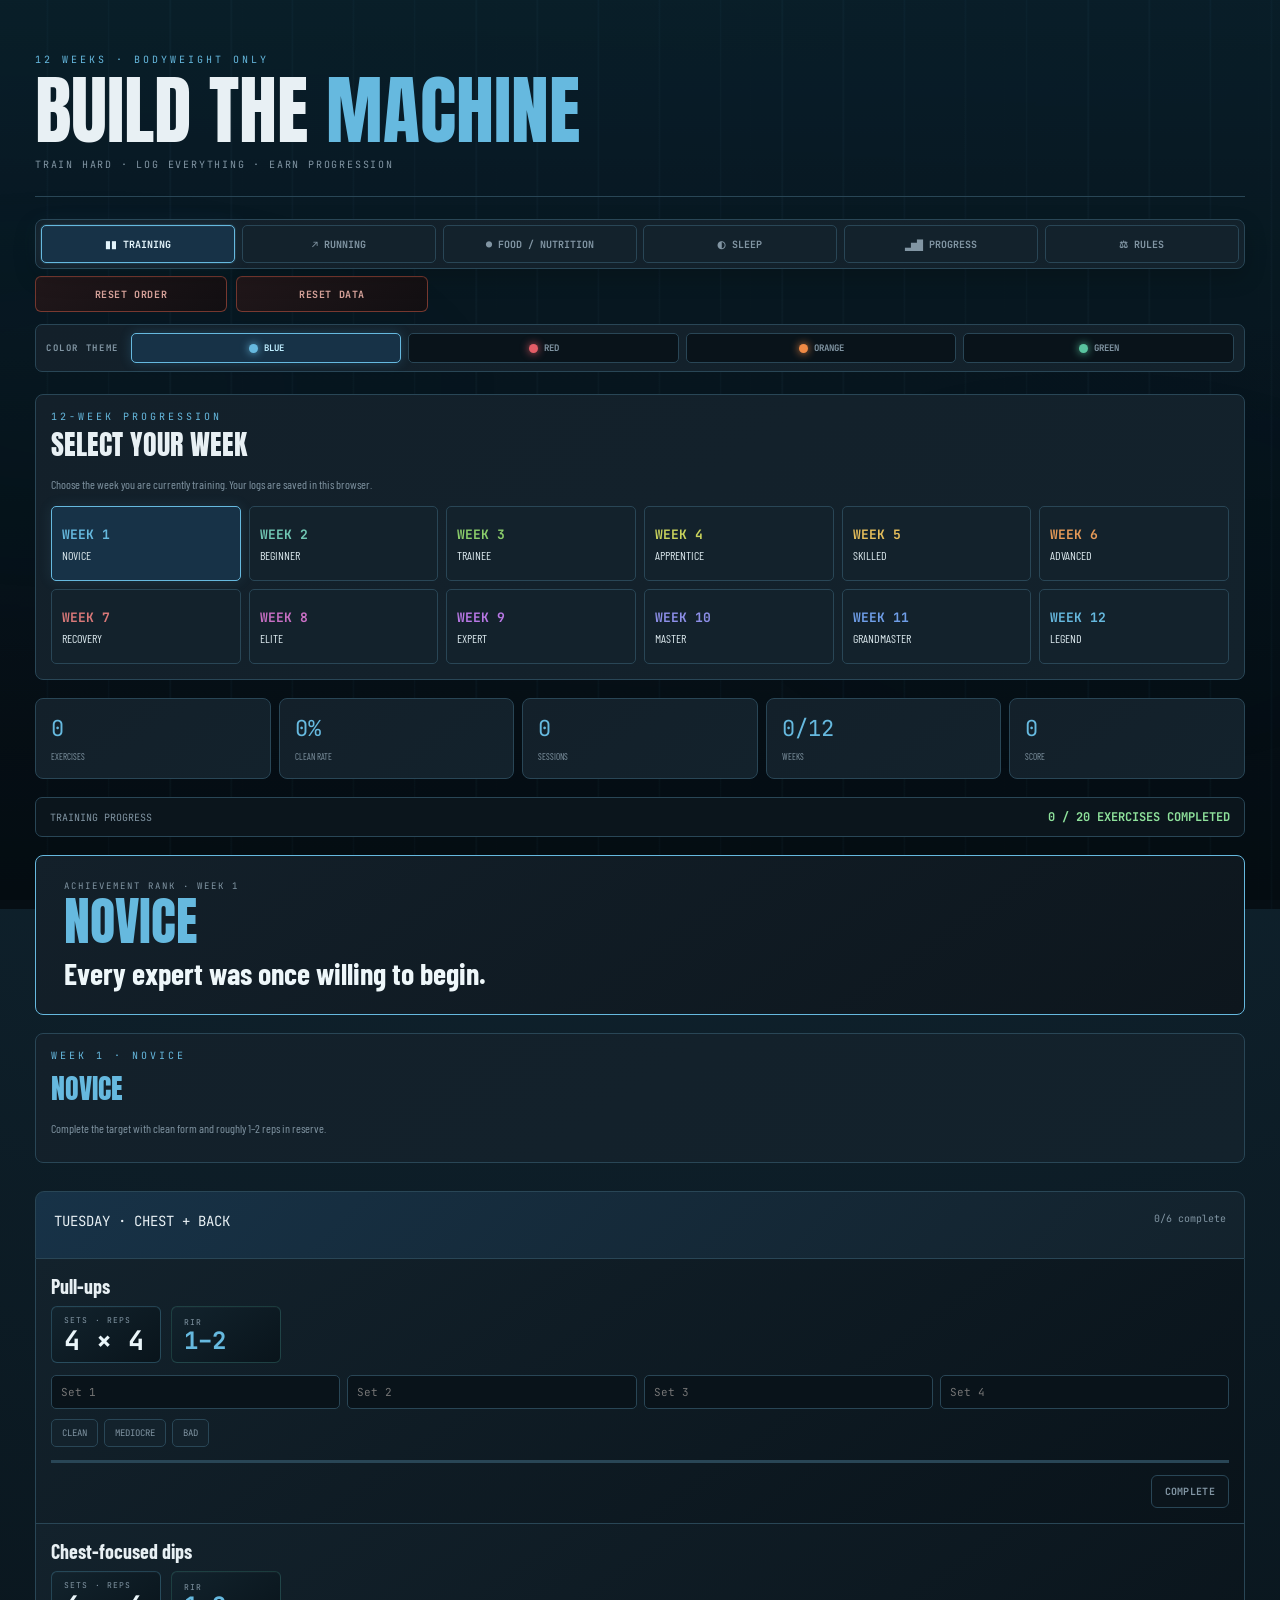
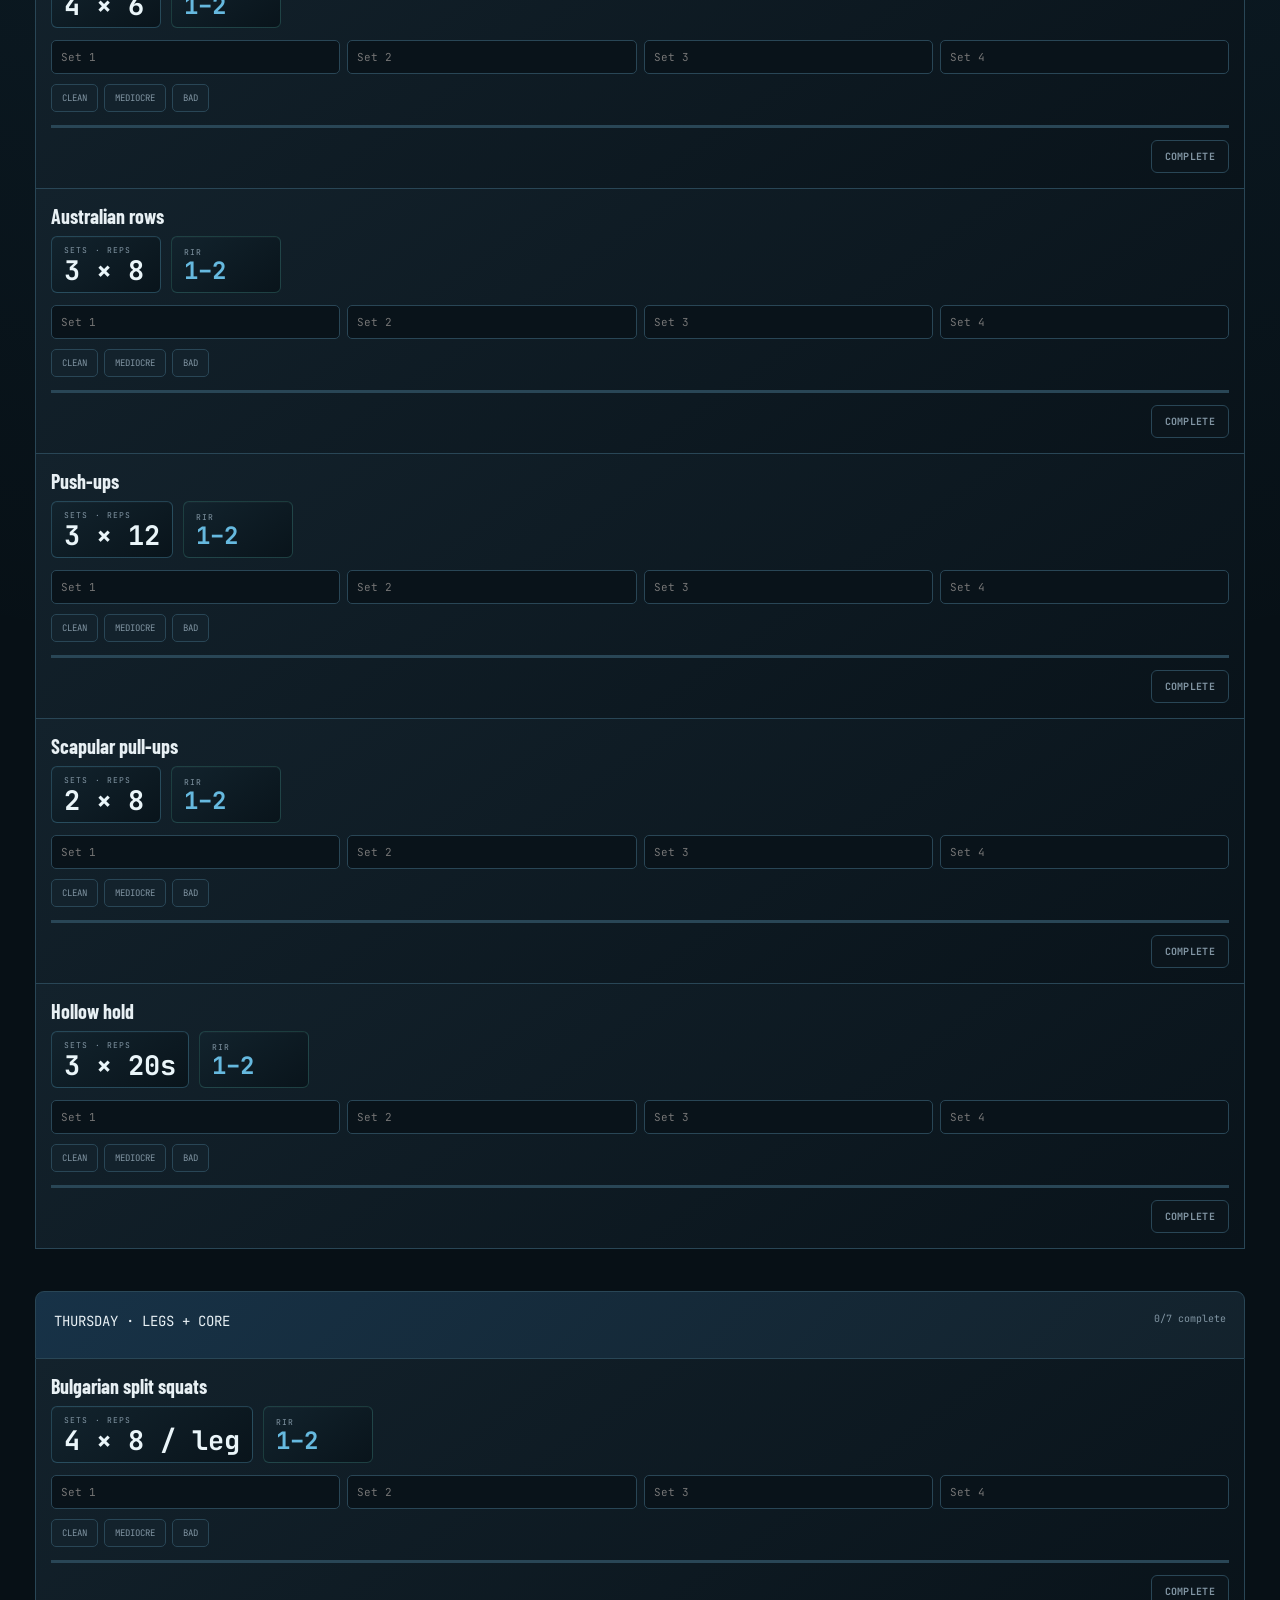
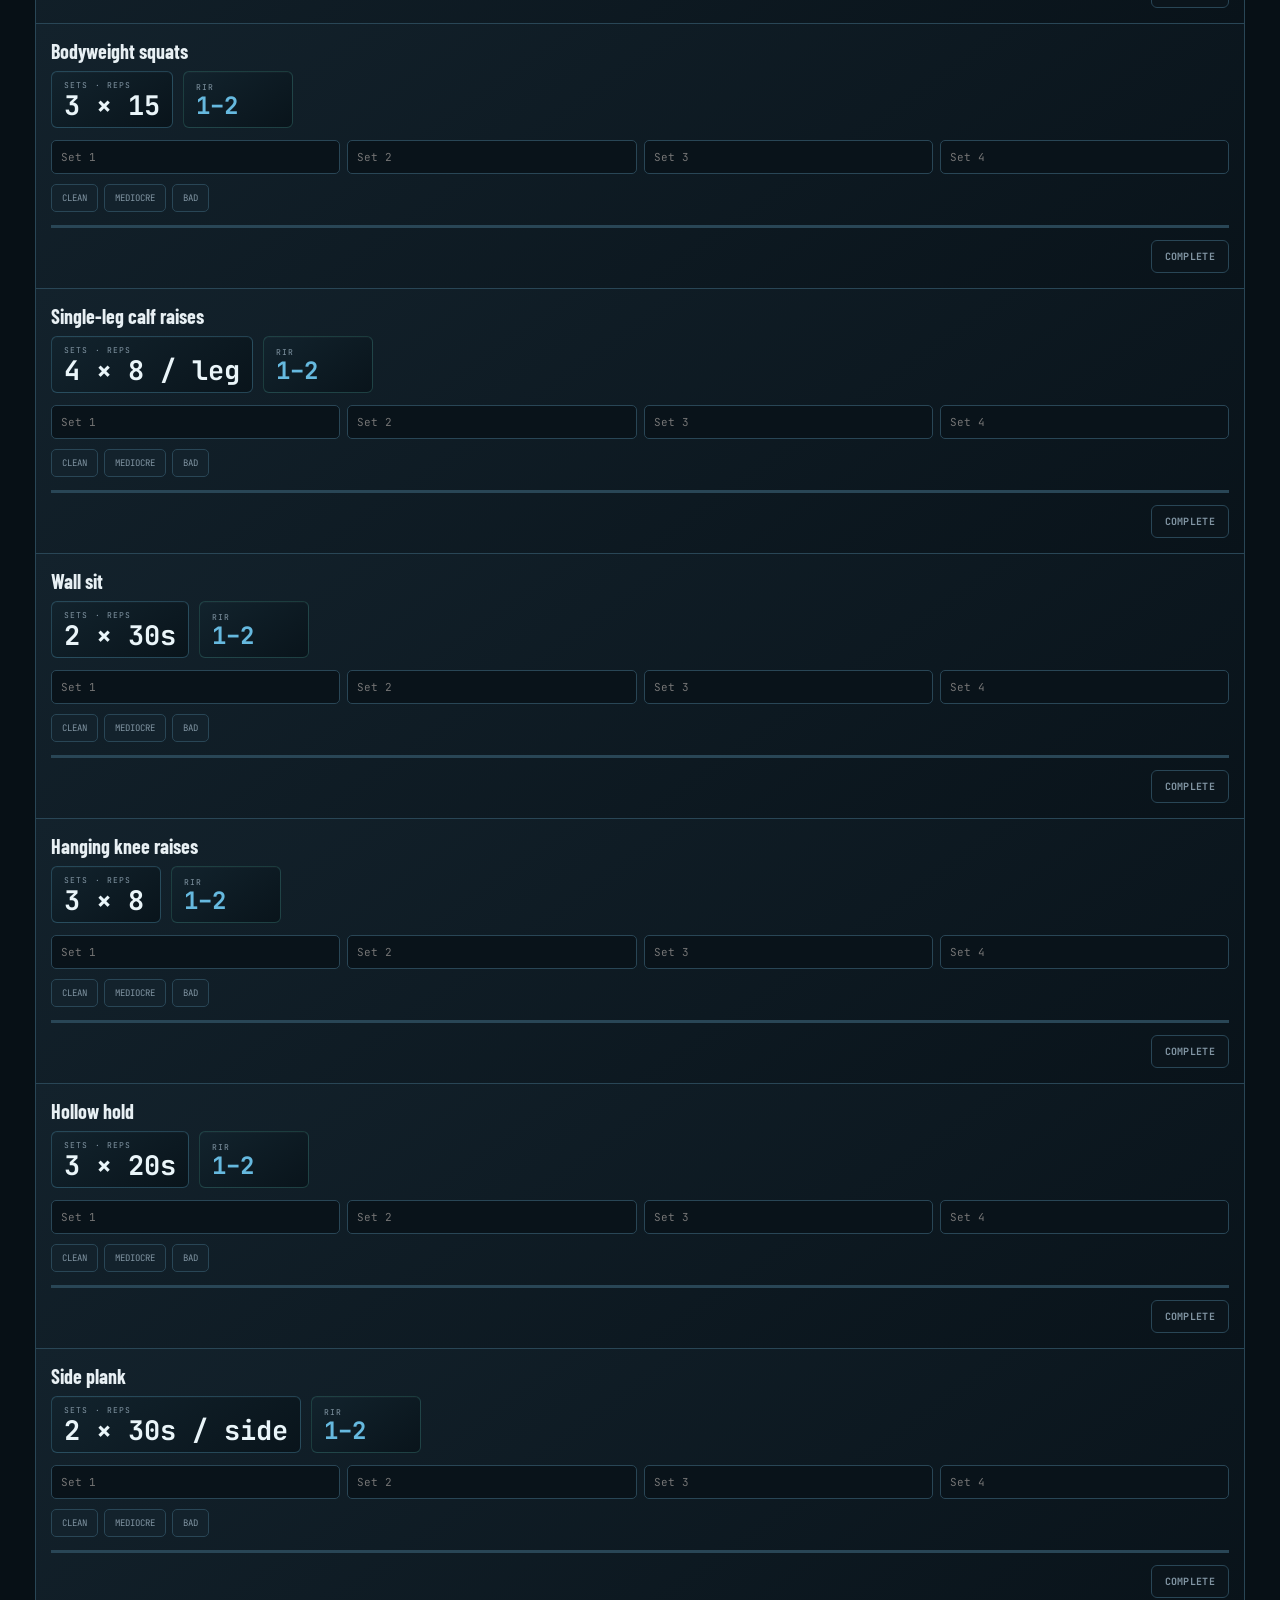
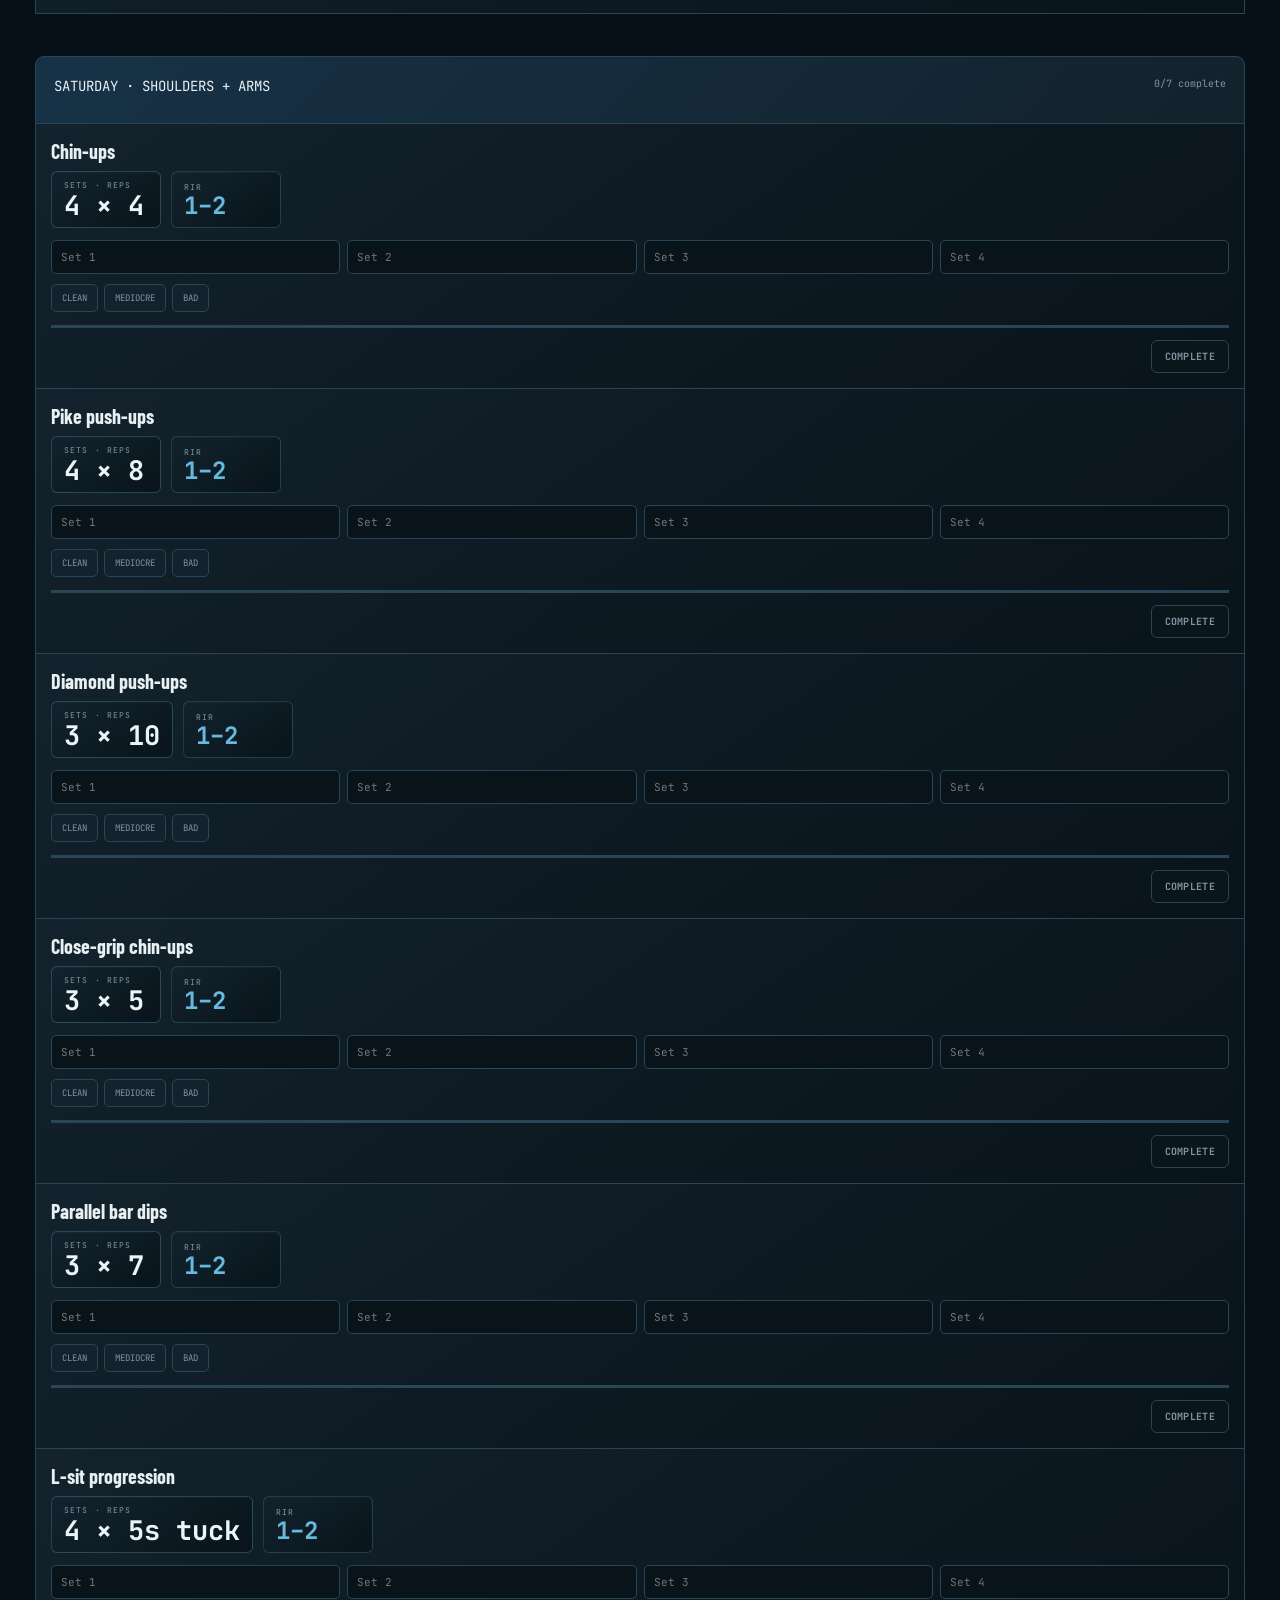
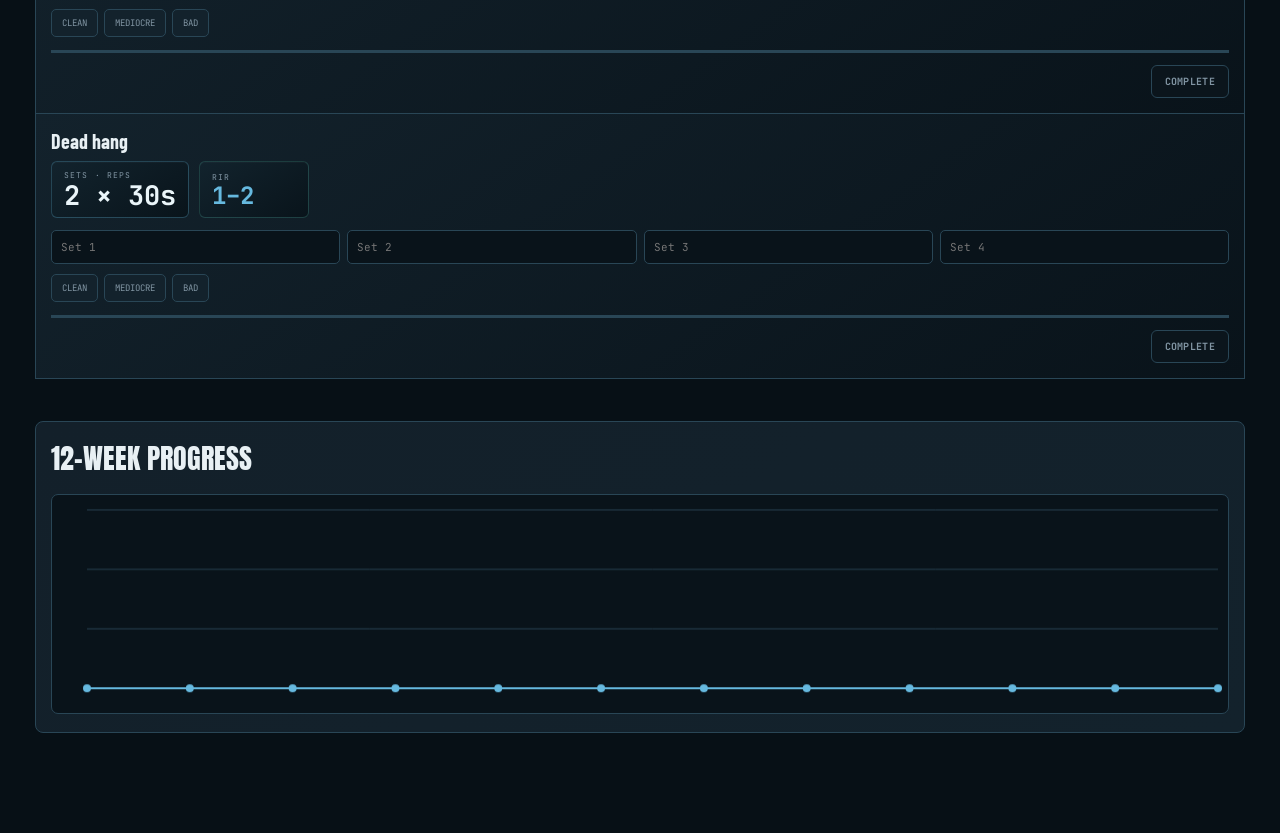
==== commit c283c704: "Restore unified dashboard sections" ====
--- a/index.html
+++ b/index.html
@@ -1 +1 @@
-<!doctype html><html lang="en"><head><meta charset="utf-8"><meta name="viewport" content="width=device-width,initial-scale=1"><title>Build The Machine</title><link rel="icon" href="./icon.svg" type="image/svg+xml"><link rel="manifest" href="./manifest.webmanifest"><link rel="preconnect" href="https://fonts.googleapis.com"><link href="https://fonts.googleapis.com/css2?family=Anton&family=Barlow+Condensed:wght@400;600;700&family=JetBrains+Mono:wght@400;700&display=swap" rel="stylesheet"><link rel="stylesheet" href="./ripple.css"><style>:root{--bg:#071016;--panel:#0f1a22;--panel2:#13222c;--line:#294656;--text:#e8f0f4;--muted:#8195a3;--blue:#66b9df;--green:#4fae9f}*{box-sizing:border-box}body{margin:0;background:radial-gradient(circle at 50% -10%,rgba(61,143,189,.15),transparent 38%),var(--bg);color:var(--text);font:17px 'Barlow Condensed',sans-serif}.wrap{max-width:1250px;margin:auto;padding:28px 20px 100px}header{padding:25px 0;border-bottom:1px solid var(--line)}.ey{font:10px 'JetBrains Mono';letter-spacing:.3em;color:var(--blue)}h1,h2{font-family:Anton;font-weight:400;text-transform:uppercase;margin:0}h1{font-size:clamp(44px,7vw,76px);line-height:.95;margin-top:8px}h1 span{color:var(--blue)}h2{font-size:28px}.sub{font:10px 'JetBrains Mono';letter-spacing:.18em;color:var(--muted);margin-top:12px}.nav{display:grid;grid-template-columns:repeat(6,1fr);gap:7px;margin:22px 0;padding:5px;background:#0c171f;border:1px solid var(--line);border-radius:8px}.btn{cursor:pointer;color:var(--muted);background:#0b151c;border:1px solid var(--line);border-radius:5px;padding:9px 13px;font:10px 'JetBrains Mono';font-weight:700}.btn.active,.week.active{background:#173247;border-color:var(--blue);color:#e4f5fc}.panel{background:linear-gradient(145deg,#13202a,#0d161d);border:1px solid var(--line);border-radius:8px;padding:15px}.note{color:var(--muted);font-size:12px}.week-grid{display:grid;grid-template-columns:repeat(6,1fr);gap:8px;margin-top:15px}.week{cursor:pointer;min-height:75px;text-align:left;color:var(--muted);background:#0b151c;border:1px solid var(--line);border-radius:5px;padding:10px;font:10px 'JetBrains Mono';font-weight:700}.week b{display:block;color:var(--week-color,var(--blue));font-size:13px}.week span{display:block;margin-top:5px;font:12px 'Barlow Condensed';color:#dce9ee}.week-toolbar{position:relative}.reset-week{position:absolute;right:0;top:0;cursor:pointer;color:#b9c8d0;background:#0b151c;border:1px solid var(--line);border-radius:5px;padding:8px 11px;font:9px 'JetBrains Mono';font-weight:700}.stats{display:grid;grid-template-columns:repeat(5,1fr);gap:8px;margin:18px 0}.stat{background:linear-gradient(145deg,#13202a,#0d161d);border:1px solid var(--line);border-radius:8px;padding:15px}.stat b{display:block;color:var(--blue);font:22px 'JetBrains Mono'}.stat span{color:var(--muted);font-size:9px;text-transform:uppercase}.rank-panel{margin:18px 0;padding:24px 28px;border:1px solid var(--rank-color);border-radius:8px;background:linear-gradient(145deg,#13202a,#0d161d)}.rank-kicker{font:9px 'JetBrains Mono';letter-spacing:.22em;color:var(--muted)}.rank-name{margin-top:5px;font:clamp(36px,5vw,52px)/.95 Anton;color:var(--rank-color)}.rank-quote{margin-top:10px;font:700 clamp(20px,2.7vw,30px)/1.12 'Barlow Condensed';color:#eef7fa}.banner{margin:18px 0}.banner h2{color:var(--blue);margin-top:5px}.day{margin:28px 0 42px}.day-head{display:flex;justify-content:space-between;gap:10px;padding:20px 18px;min-height:68px;background:linear-gradient(135deg,#162b37,#10202a);border:1px solid #3b6073;border-radius:9px 9px 0 0}.day-head strong{font:14px 'JetBrains Mono';text-transform:uppercase}.day-head span{font:10px 'JetBrains Mono';color:var(--muted)}.exercise{padding:15px;background:#0e171f;border:1px solid var(--line);border-top:0}.exercise.done{border-left:2px solid var(--green);background:rgba(79,174,159,.06)}.top{display:flex;justify-content:space-between;gap:15px}.name{font-size:20px;font-weight:700}.target{font-size:9px;color:var(--muted);text-transform:uppercase;margin-top:3px}.check{width:22px;height:22px;accent-color:var(--green)}.sets{display:grid;grid-template-columns:repeat(4,1fr);gap:7px;margin-top:12px}.sets input,.food input,.food textarea{width:100%;background:#09131a;border:1px solid var(--line);color:var(--text);border-radius:5px;padding:9px;font:11px 'JetBrains Mono'}.feel{display:flex;gap:6px;margin-top:10px}.feel button{cursor:pointer;color:var(--muted);background:#0b151c;border:1px solid var(--line);border-radius:5px;padding:7px 10px;font:9px 'JetBrains Mono';text-transform:uppercase}.feel button.active{color:#fff;background:#173247;border-color:var(--blue)}.bar{height:3px;background:#20313b;margin-top:13px}.bar i{display:block;height:100%;background:var(--green)}.chart{width:100%;height:220px;background:#0b151c;border:1px solid var(--line);border-radius:7px;margin-top:15px}.food{display:none}.food.show{display:block}.foodgrid{display:grid;grid-template-columns:repeat(4,1fr);gap:8px}.food label{display:block;color:var(--muted);font:9px 'JetBrains Mono';margin:12px 0}.save{cursor:pointer;background:var(--blue);color:#071016;border:0;border-radius:5px;padding:10px 14px;font:10px 'JetBrains Mono';font-weight:700}.module-view{display:none}@media(max-width:800px){.nav{grid-template-columns:repeat(3,1fr)}.week-grid{grid-template-columns:repeat(3,1fr)}.stats{grid-template-columns:repeat(2,1fr)}.foodgrid{grid-template-columns:1fr 1fr}}@media(max-width:500px){.wrap{padding:18px 12px 70px}.nav{grid-template-columns:repeat(2,1fr)}.nav .btn:last-child{grid-column:1/-1}.week-grid{grid-template-columns:repeat(2,1fr)}.sets{grid-template-columns:repeat(2,1fr)}.rank-panel{padding:20px 18px}}</style><script src="./week-config.js"></script></head><body><main class="wrap"><header><div class="ey">12 WEEKS · BODYWEIGHT ONLY</div><h1>BUILD THE <span>MACHINE</span></h1><div class="sub">TRAIN HARD · LOG EVERYTHING · EARN PROGRESSION</div></header><div class="nav btm-nav"><button class="btn active" id="trainingBtn">▮▮ TRAINING</button><button class="btn" id="foodBtn">● FOOD / NUTRITION</button><button class="btn" id="runningBtn">↗ RUNNING</button><button class="btn" id="sleepBtn">◐ SLEEP</button><button class="btn" id="progressBtn">▂▅▇ PROGRESS</button><button class="btn" id="rulesBtn">⚖ RULES</button></div><section id="moduleView" class="panel module-view"><div class="ey">MODULE</div><h2 id="moduleTitle">COMING NEXT</h2><p class="note" id="moduleNote">This section is being integrated into the same Build The Machine dashboard.</p></section><section id="trainingView"><div class="panel"><div class="ey">12-WEEK PROGRESSION</div><h2>SELECT YOUR WEEK</h2><p class="note">Choose the week you are currently training. Your logs are saved in this browser.</p><div class="week-toolbar"><div id="weekGrid" class="week-grid"></div><button class="reset-week" id="resetWeekBtn">ERASE WEEK 1</button></div></div><div class="stats"><div class="stat"><b id="exCount">0</b><span>Exercises</span></div><div class="stat"><b id="cleanRate">0%</b><span>Clean rate</span></div><div class="stat"><b id="sessionCount">0</b><span>Sessions</span></div><div class="stat"><b id="weekCount">0/12</b><span>Weeks</span></div><div class="stat"><b id="score">0</b><span>Score</span></div></div><div id="rankPanel" class="rank-panel" style="--rank-color:#66b9df"><div id="rankKicker" class="rank-kicker">ACHIEVEMENT RANK · WEEK 1</div><div id="rankName" class="rank-name">NOVICE</div><div id="rankQuote" class="rank-quote">Every expert was once willing to begin.</div></div><div id="workouts"></div><div class="panel"><h2>12-WEEK PROGRESS</h2><canvas id="chart" class="chart"></canvas></div></section><section id="foodView" class="food panel"><div class="ey">NUTRITION SYSTEM</div><h2>FUEL THE MACHINE</h2><p class="note">Your nutrition log is stored in this browser for now.</p><div class="foodgrid"><label>Calories<input id="cal"></label><label>Protein, g<input id="protein"></label><label>Carbs, g<input id="carbs"></label><label>Fat, g<input id="fat"></label></div><label>Meals<textarea id="meals"></textarea></label><label>Food consumed<textarea id="items"></textarea></label><button class="save" id="saveFood">SAVE TODAY</button><p id="foodMsg" class="note"></p></section></main><script src="./rules.js"></script><script src="./app.js"></script><script src="./ripple.js" defer></script><script src="./nav-reorder.js"></script><script src="./program-ui.js?v=2"></script></body></html>+<!doctype html><html lang="en"><head><meta charset="utf-8"><meta name="viewport" content="width=device-width,initial-scale=1"><title>Build The Machine</title><link rel="icon" href="./icon.svg" type="image/svg+xml"><link rel="manifest" href="./manifest.webmanifest"><link rel="preconnect" href="https://fonts.googleapis.com"><link href="https://fonts.googleapis.com/css2?family=Anton&family=Barlow+Condensed:wght@400;600;700&family=JetBrains+Mono:wght@400;700&display=swap" rel="stylesheet"><link rel="stylesheet" href="./ripple.css"><style>:root{--bg:#071016;--panel:#0f1a22;--panel2:#13222c;--line:#294656;--text:#e8f0f4;--muted:#8195a3;--blue:#66b9df;--green:#4fae9f}*{box-sizing:border-box}body{margin:0;background:radial-gradient(circle at 50% -10%,rgba(61,143,189,.15),transparent 38%),var(--bg);color:var(--text);font:17px 'Barlow Condensed',sans-serif}.wrap{max-width:1250px;margin:auto;padding:28px 20px 100px}header{padding:25px 0;border-bottom:1px solid var(--line)}.ey{font:10px 'JetBrains Mono';letter-spacing:.3em;color:var(--blue)}h1,h2{font-family:Anton;font-weight:400;text-transform:uppercase;margin:0}h1{font-size:clamp(44px,7vw,76px);line-height:.95;margin-top:8px}h1 span{color:var(--blue)}h2{font-size:28px}.sub{font:10px 'JetBrains Mono';letter-spacing:.18em;color:var(--muted);margin-top:12px}.nav{display:grid;grid-template-columns:repeat(6,1fr);gap:7px;margin:22px 0;padding:5px;background:#0c171f;border:1px solid var(--line);border-radius:8px}.btn{cursor:pointer;color:var(--muted);background:#0b151c;border:1px solid var(--line);border-radius:5px;padding:9px 13px;font:10px 'JetBrains Mono';font-weight:700}.btn.active,.week.active{background:#173247;border-color:var(--blue);color:#e4f5fc}.panel{background:linear-gradient(145deg,#13202a,#0d161d);border:1px solid var(--line);border-radius:8px;padding:15px}.note{color:var(--muted);font-size:12px}.week-grid{display:grid;grid-template-columns:repeat(6,1fr);gap:8px;margin-top:15px}.week{cursor:pointer;min-height:75px;text-align:left;color:var(--muted);background:#0b151c;border:1px solid var(--line);border-radius:5px;padding:10px;font:10px 'JetBrains Mono';font-weight:700}.week b{display:block;color:var(--week-color,var(--blue));font-size:13px}.week span{display:block;margin-top:5px;font:12px 'Barlow Condensed';color:#dce9ee}.week-toolbar{position:relative}.reset-week{position:absolute;right:0;top:0;cursor:pointer;color:#b9c8d0;background:#0b151c;border:1px solid var(--line);border-radius:5px;padding:8px 11px;font:9px 'JetBrains Mono';font-weight:700}.stats{display:grid;grid-template-columns:repeat(5,1fr);gap:8px;margin:18px 0}.stat{background:linear-gradient(145deg,#13202a,#0d161d);border:1px solid var(--line);border-radius:8px;padding:15px}.stat b{display:block;color:var(--blue);font:22px 'JetBrains Mono'}.stat span{color:var(--muted);font-size:9px;text-transform:uppercase}.rank-panel{margin:18px 0;padding:24px 28px;border:1px solid var(--rank-color);border-radius:8px;background:linear-gradient(145deg,#13202a,#0d161d)}.rank-kicker{font:9px 'JetBrains Mono';letter-spacing:.22em;color:var(--muted)}.rank-name{margin-top:5px;font:clamp(36px,5vw,52px)/.95 Anton;color:var(--rank-color)}.rank-quote{margin-top:10px;font:700 clamp(20px,2.7vw,30px)/1.12 'Barlow Condensed';color:#eef7fa}.banner{margin:18px 0}.banner h2{color:var(--blue);margin-top:5px}.day{margin:28px 0 42px}.day-head{display:flex;justify-content:space-between;gap:10px;padding:20px 18px;min-height:68px;background:linear-gradient(135deg,#162b37,#10202a);border:1px solid #3b6073;border-radius:9px 9px 0 0}.day-head strong{font:14px 'JetBrains Mono';text-transform:uppercase}.day-head span{font:10px 'JetBrains Mono';color:var(--muted)}.exercise{padding:15px;background:#0e171f;border:1px solid var(--line);border-top:0}.exercise.done{border-left:2px solid var(--green);background:rgba(79,174,159,.06)}.top{display:flex;justify-content:space-between;gap:15px}.name{font-size:20px;font-weight:700}.target{font-size:9px;color:var(--muted);text-transform:uppercase;margin-top:3px}.check{width:22px;height:22px;accent-color:var(--green)}.sets{display:grid;grid-template-columns:repeat(4,1fr);gap:7px;margin-top:12px}.sets input,.food input,.food textarea{width:100%;background:#09131a;border:1px solid var(--line);color:var(--text);border-radius:5px;padding:9px;font:11px 'JetBrains Mono'}.feel{display:flex;gap:6px;margin-top:10px}.feel button{cursor:pointer;color:var(--muted);background:#0b151c;border:1px solid var(--line);border-radius:5px;padding:7px 10px;font:9px 'JetBrains Mono';text-transform:uppercase}.feel button.active{color:#fff;background:#173247;border-color:var(--blue)}.bar{height:3px;background:#20313b;margin-top:13px}.bar i{display:block;height:100%;background:var(--green)}.chart{width:100%;height:220px;background:#0b151c;border:1px solid var(--line);border-radius:7px;margin-top:15px}.food{display:none}.food.show{display:block}.foodgrid{display:grid;grid-template-columns:repeat(4,1fr);gap:8px}.food label{display:block;color:var(--muted);font:9px 'JetBrains Mono';margin:12px 0}.save{cursor:pointer;background:var(--blue);color:#071016;border:0;border-radius:5px;padding:10px 14px;font:10px 'JetBrains Mono';font-weight:700}.module-view{display:none}@media(max-width:800px){.nav{grid-template-columns:repeat(3,1fr)}.week-grid{grid-template-columns:repeat(3,1fr)}.stats{grid-template-columns:repeat(2,1fr)}.foodgrid{grid-template-columns:1fr 1fr}}@media(max-width:500px){.wrap{padding:18px 12px 70px}.nav{grid-template-columns:repeat(2,1fr)}.nav .btn:last-child{grid-column:1/-1}.week-grid{grid-template-columns:repeat(2,1fr)}.sets{grid-template-columns:repeat(2,1fr)}.rank-panel{padding:20px 18px}}</style><script src="./week-config.js"></script><link rel="stylesheet" href="./polish.css"></head><body><main class="wrap"><header><div class="ey">12 WEEKS · BODYWEIGHT ONLY</div><h1>BUILD THE <span>MACHINE</span></h1><div class="sub">TRAIN HARD · LOG EVERYTHING · EARN PROGRESSION</div></header><div class="nav btm-nav"><button class="btn active" id="trainingBtn">▮▮ TRAINING</button><button class="btn" id="foodBtn">● FOOD / NUTRITION</button><button class="btn" id="runningBtn">↗ RUNNING</button><button class="btn" id="sleepBtn">◐ SLEEP</button><button class="btn" id="progressBtn">▂▅▇ PROGRESS</button><button class="btn" id="rulesBtn">⚖ RULES</button></div><section id="moduleView" class="panel module-view"><div class="ey">MODULE</div><h2 id="moduleTitle">COMING NEXT</h2><p class="note" id="moduleNote">This section is being integrated into the same Build The Machine dashboard.</p></section><section id="trainingView"><div class="panel"><div class="ey">12-WEEK PROGRESSION</div><h2>SELECT YOUR WEEK</h2><p class="note">Choose the week you are currently training. Your logs are saved in this browser.</p><div class="week-toolbar"><div id="weekGrid" class="week-grid"></div><button class="reset-week" id="resetWeekBtn">ERASE WEEK 1</button></div></div><div class="stats"><div class="stat"><b id="exCount">0</b><span>Exercises</span></div><div class="stat"><b id="cleanRate">0%</b><span>Clean rate</span></div><div class="stat"><b id="sessionCount">0</b><span>Sessions</span></div><div class="stat"><b id="weekCount">0/12</b><span>Weeks</span></div><div class="stat"><b id="score">0</b><span>Score</span></div></div><div id="rankPanel" class="rank-panel" style="--rank-color:#66b9df"><div id="rankKicker" class="rank-kicker">ACHIEVEMENT RANK · WEEK 1</div><div id="rankName" class="rank-name">NOVICE</div><div id="rankQuote" class="rank-quote">Every expert was once willing to begin.</div></div><div id="workouts"></div><div class="panel"><h2>12-WEEK PROGRESS</h2><canvas id="chart" class="chart"></canvas></div></section><section id="foodView" class="food panel"><div class="ey">NUTRITION SYSTEM</div><h2>FUEL THE MACHINE</h2><p class="note">Your nutrition log is stored in this browser for now.</p><div class="foodgrid"><label>Calories<input id="cal"></label><label>Protein, g<input id="protein"></label><label>Carbs, g<input id="carbs"></label><label>Fat, g<input id="fat"></label></div><label>Meals<textarea id="meals"></textarea></label><label>Food consumed<textarea id="items"></textarea></label><button class="save" id="saveFood">SAVE TODAY</button><p id="foodMsg" class="note"></p></section></main><script src="./rules.js"></script><script src="./app.js"></script><script src="./ripple.js" defer></script><script src="./nav-reorder.js"></script><script src="./program-ui.js?v=2"></script><script src="./app-shell.js"></script></body></html>
--- a/polish.css
+++ b/polish.css
@@ -0,0 +1,27 @@
+/* Final UI polish, visual-only, no layout changes. */
+:root{--btm-hover:#66b9df}
+.btm-nav .btn,.btm-week-grid .week,.btm-day-grid .day,.btm-target,.btm-kpi,.btm-rules-grid article,.save,.btm-reset-order{transition:background-color .22s ease,border-color .22s ease,color .22s ease,box-shadow .25s ease,opacity .22s ease,transform .18s cubic-bezier(.2,.8,.2,1)!important}
+.btm-nav .btn:hover,.btm-week-grid .week:hover,.btm-day-grid .day:hover,.btm-target:hover,.btm-kpi:hover,.btm-rules-grid article:hover,.save:hover,.btm-reset-order:hover{border-color:rgba(102,185,223,.58)!important;box-shadow:0 0 0 1px rgba(102,185,223,.10),0 0 18px rgba(102,185,223,.11),inset 0 1px 0 rgba(255,255,255,.025);transform:translateY(-1px)!important}
+.btm-nav .btn:active,.btm-week-grid .week:active,.btm-day-grid .day:active,.save:active,.btm-reset-order:active{transform:translateY(0) scale(.985)!important;transition-duration:.08s!important}
+.btm-week-grid .week.active,.btm-day-grid .day.active{box-shadow:0 0 0 1px rgba(102,185,223,.12),0 0 20px rgba(102,185,223,.11),inset 0 1px 0 rgba(255,255,255,.035)}
+.btm-day-grid .day.complete{box-shadow:inset 0 0 18px rgba(79,174,159,.035)}
+.btm-day-grid .day.complete:hover{border-color:rgba(79,174,159,.85)!important;box-shadow:0 0 0 1px rgba(79,174,159,.12),0 0 18px rgba(79,174,159,.10),inset 0 1px 0 rgba(255,255,255,.025)}
+.btm-reset-order{cursor:pointer!important;border-color:rgba(190,95,95,.48)!important;color:#d9a0a0!important;background:rgba(70,28,32,.35)!important}.btm-reset-order:hover{border-color:rgba(210,105,105,.75)!important;box-shadow:0 0 0 1px rgba(210,105,105,.10),0 0 18px rgba(210,105,105,.10),inset 0 1px 0 rgba(255,255,255,.025)!important}
+.btm-input-grid input:hover,.btm-text-grid textarea:hover{border-color:rgba(102,185,223,.48);box-shadow:0 0 12px rgba(102,185,223,.045)}.btm-input-grid input:focus,.btm-text-grid textarea:focus{border-color:#66b9df;box-shadow:0 0 0 2px rgba(102,185,223,.07),0 0 16px rgba(102,185,223,.07);outline:none}
+
+/* Premium daily selectors, compact, dark and section-aware. */
+.btm-day-grid{gap:10px!important}
+.btm-day-grid .day{appearance:none!important;-webkit-appearance:none!important;position:relative;overflow:hidden;isolation:isolate;min-height:72px!important;padding:14px 12px!important;border:1px solid color-mix(in srgb,var(--day-accent,#66b9df) 30%,#294656)!important;border-radius:7px!important;background:linear-gradient(145deg,rgba(18,31,40,.98),rgba(7,17,24,.98))!important;color:#dce9ef!important;box-shadow:inset 0 1px 0 rgba(255,255,255,.025),0 5px 16px rgba(0,0,0,.12)!important;cursor:pointer!important}
+.btm-day-grid .day::before{content:"";position:absolute;inset:0;background:radial-gradient(circle at 50% 0%,color-mix(in srgb,var(--day-accent,#66b9df) 12%,transparent),transparent 58%);opacity:.7;pointer-events:none;z-index:-1}
+.btm-day-grid .day b{display:block;font-family:inherit;font-weight:700;letter-spacing:.08em;color:#e8f1f5!important}
+.btm-day-grid .day small{display:block;margin-top:5px;color:#7f98a7!important;letter-spacing:.06em}
+.btm-day-grid .day:hover{border-color:color-mix(in srgb,var(--day-accent,#66b9df) 70%,#294656)!important;box-shadow:0 0 0 1px color-mix(in srgb,var(--day-accent,#66b9df) 14%,transparent),0 0 20px color-mix(in srgb,var(--day-accent,#66b9df) 14%,transparent),inset 0 1px 0 rgba(255,255,255,.04)!important;transform:translateY(-2px)!important}
+.btm-day-grid .day.active{border-color:var(--day-accent,#66b9df)!important;background:linear-gradient(145deg,color-mix(in srgb,var(--day-accent,#66b9df) 16%,#12232e),rgba(7,17,24,.98))!important;box-shadow:0 0 0 1px color-mix(in srgb,var(--day-accent,#66b9df) 18%,transparent),0 0 22px color-mix(in srgb,var(--day-accent,#66b9df) 16%,transparent),inset 0 1px 0 rgba(255,255,255,.05)!important}
+.btm-day-grid .day.complete{border-color:color-mix(in srgb,#4fae9f 52%,#294656)!important}
+#btm-running-view{--day-accent:#66b9df}#btm-food-view{--day-accent:#4fae9f}#btm-sleep-view{--day-accent:#8c82d8}
+#btm-running-view #runDays,#btm-running-view .btm-day-grid{grid-template-columns:repeat(3,minmax(0,1fr))!important}
+#btm-food-view #foodDays,#btm-sleep-view #sleepDays{grid-template-columns:repeat(7,minmax(0,1fr))!important}
+#runDays .run-nontraining-day{display:none!important}
+@media(max-width:800px){#btm-food-view #foodDays,#btm-sleep-view #sleepDays{grid-template-columns:repeat(4,minmax(0,1fr))!important}#btm-running-view #runDays{grid-template-columns:repeat(3,minmax(0,1fr))!important}.btm-day-grid .day{min-height:66px!important;padding:11px 8px!important}}
+@media(max-width:520px){#btm-food-view #foodDays,#btm-sleep-view #sleepDays{grid-template-columns:repeat(2,minmax(0,1fr))!important}.btm-day-grid{gap:8px!important}}
+@media(prefers-reduced-motion:reduce){*,*::before,*::after{transition-duration:.001ms!important;animation-duration:.001ms!important}}
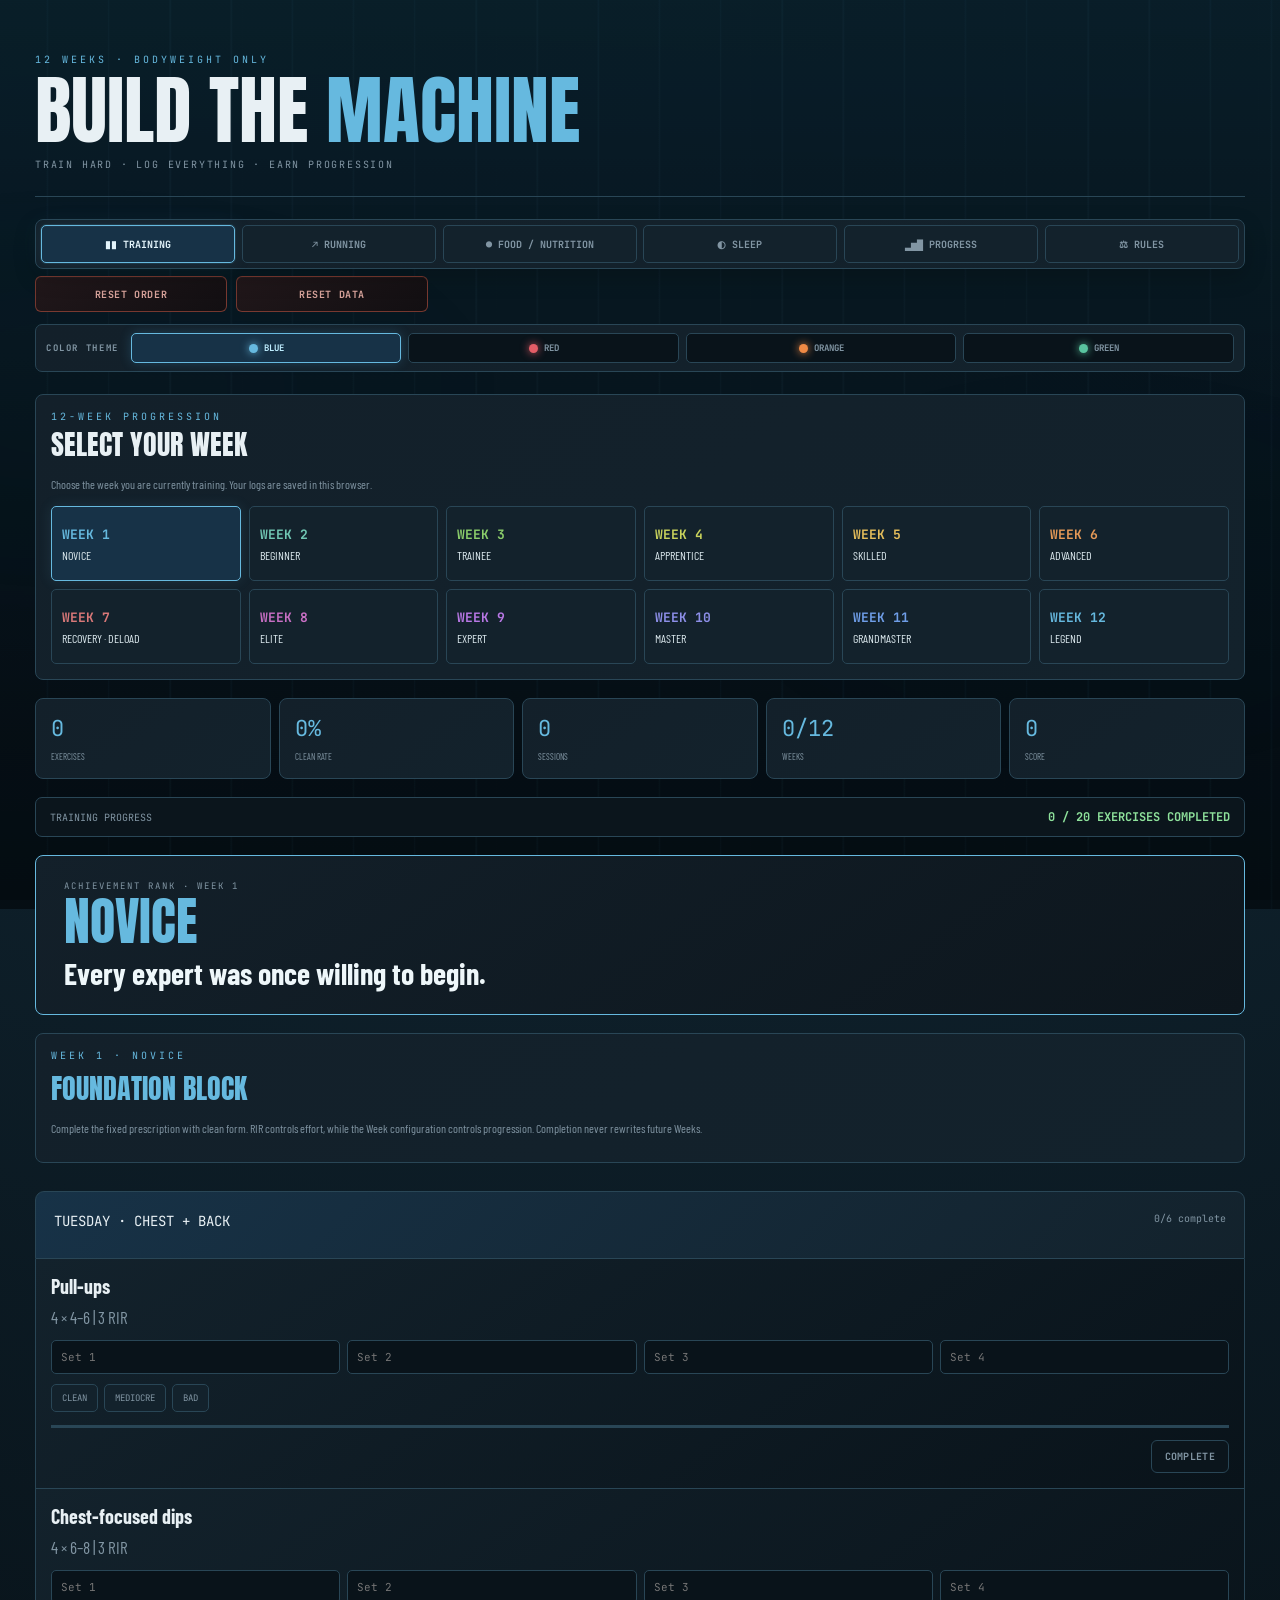
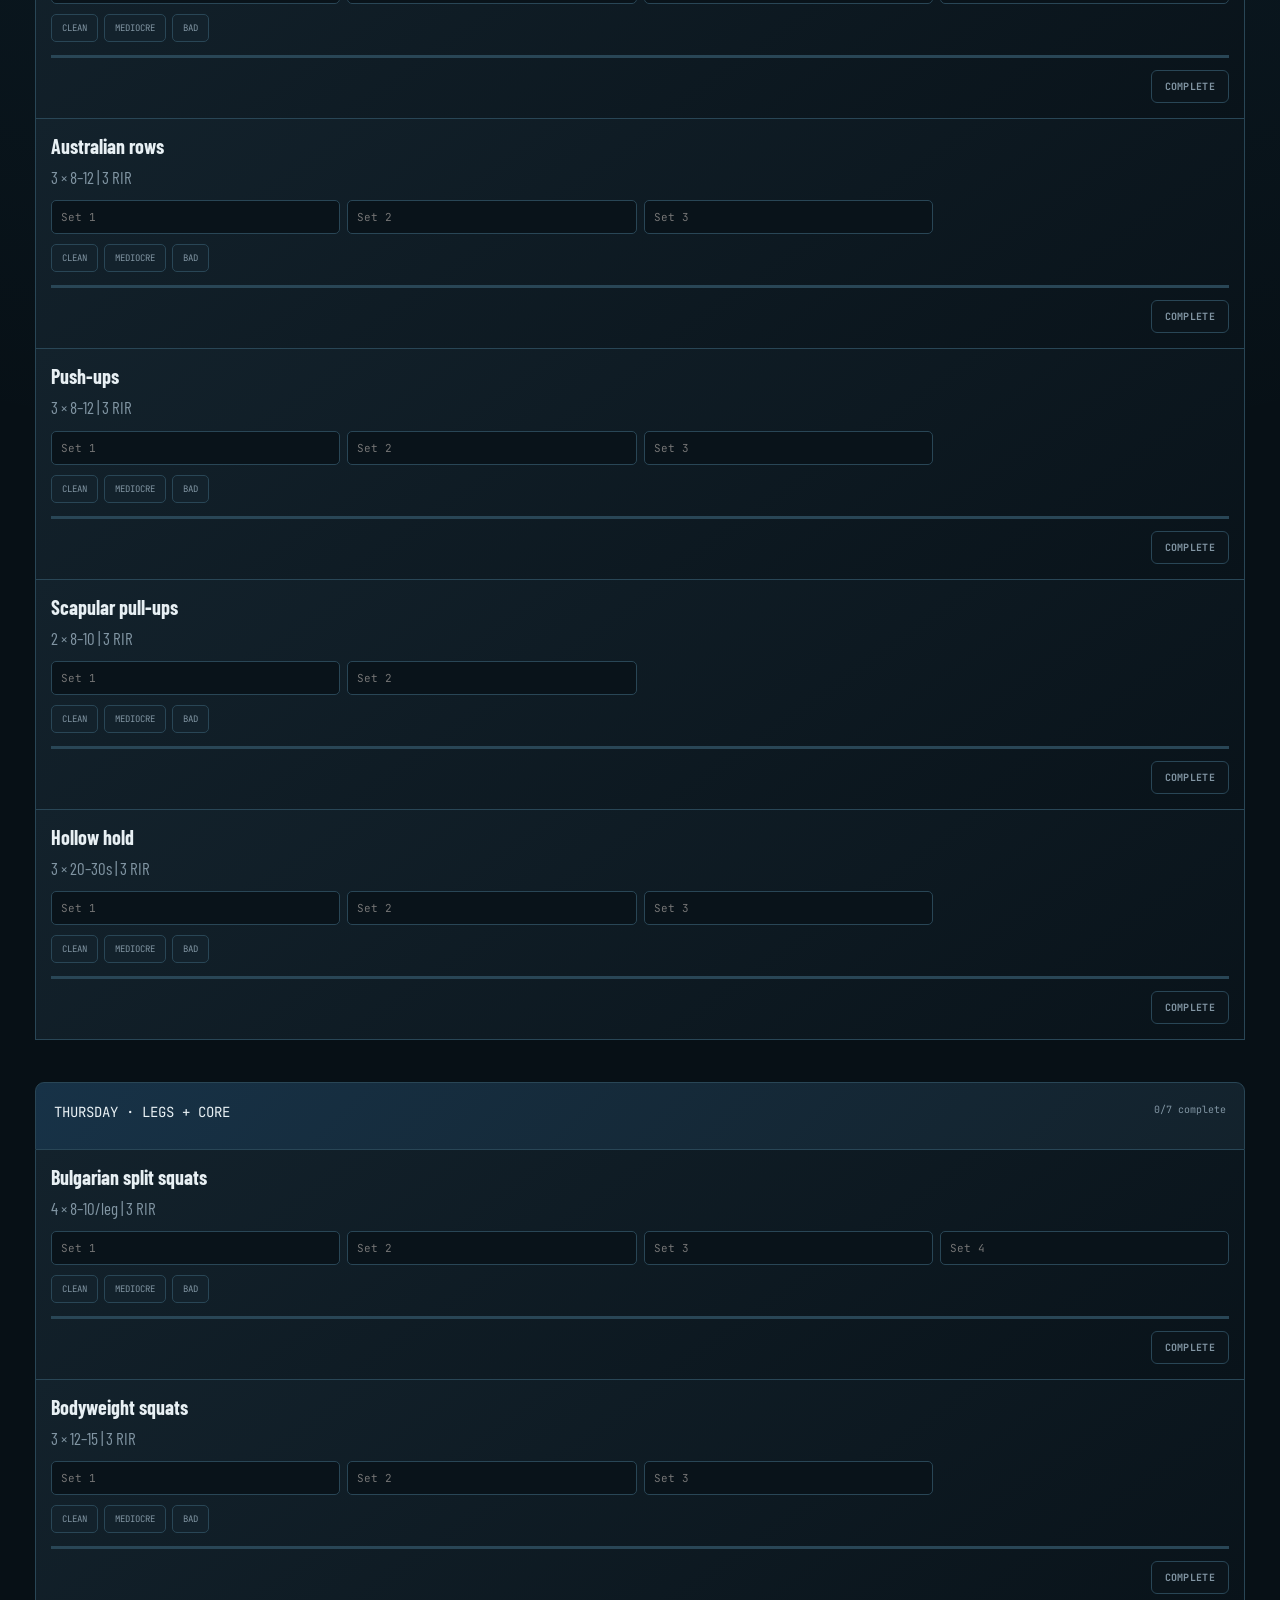
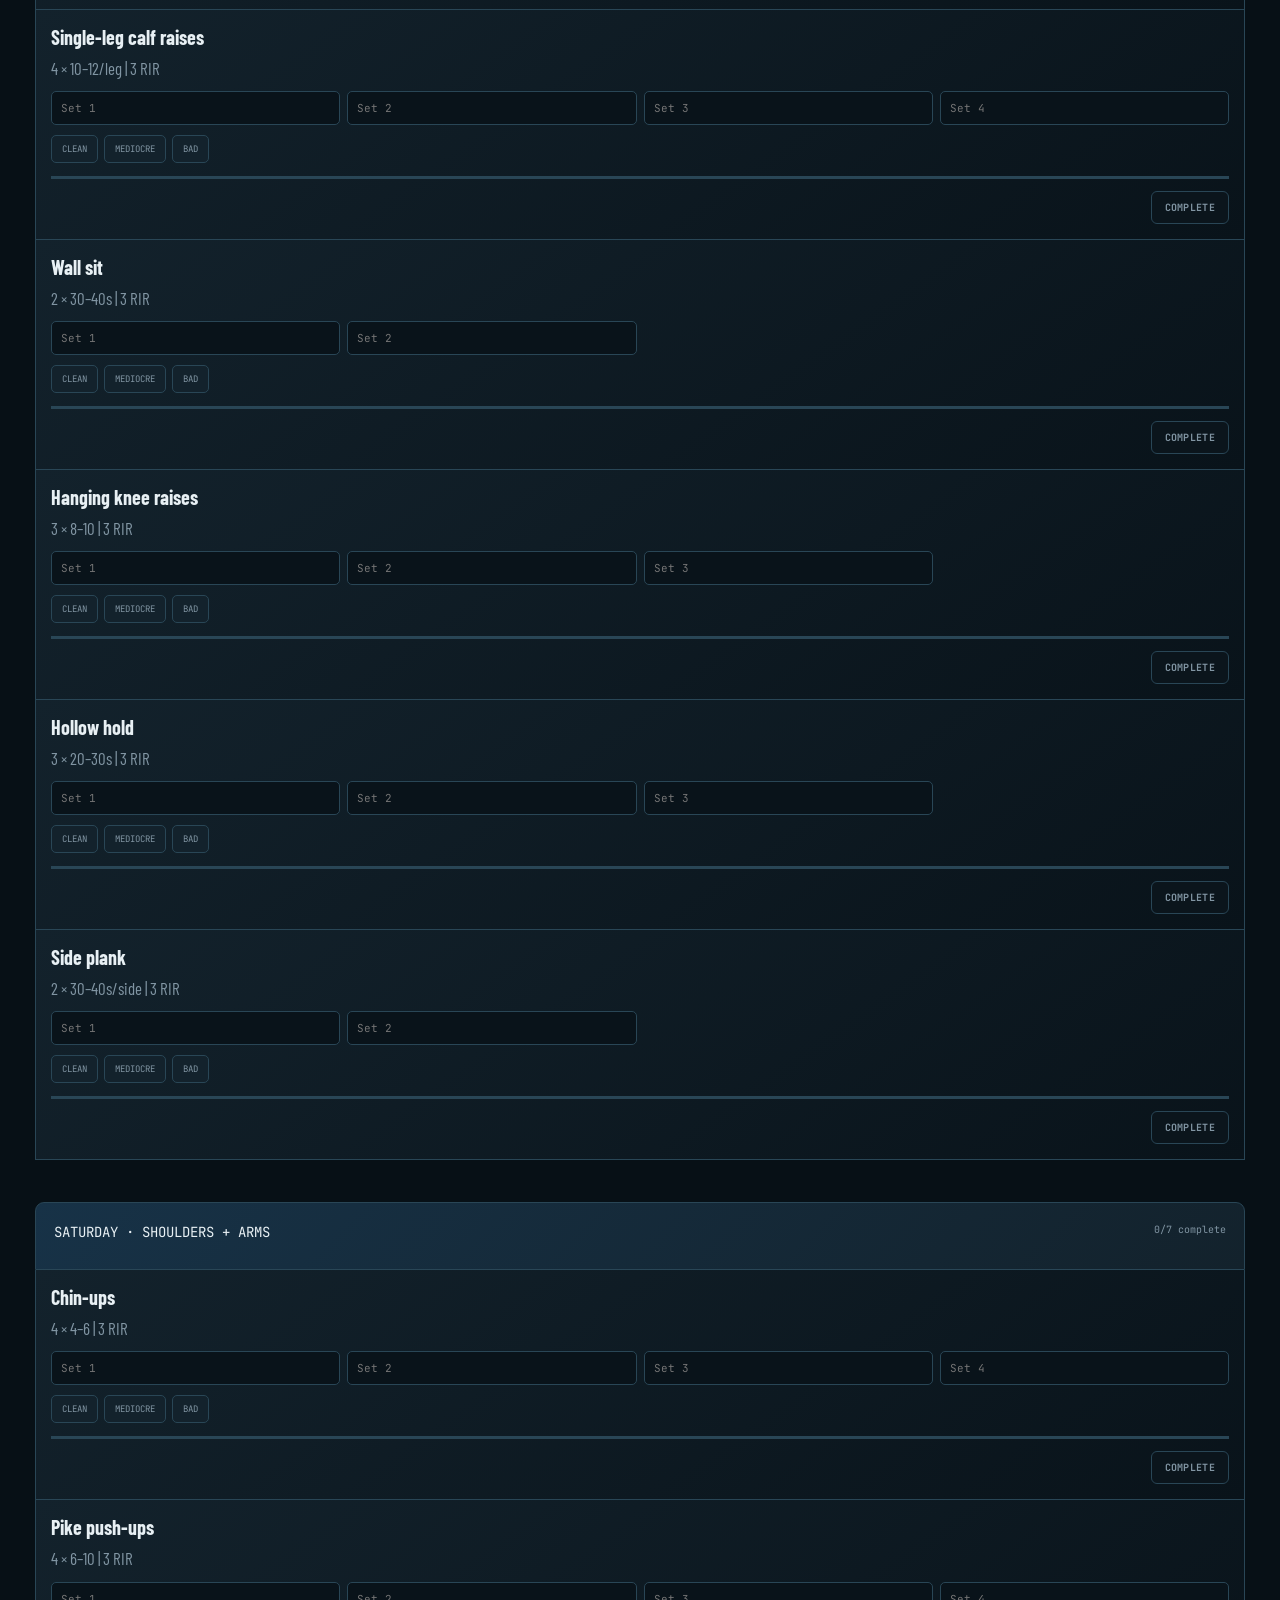
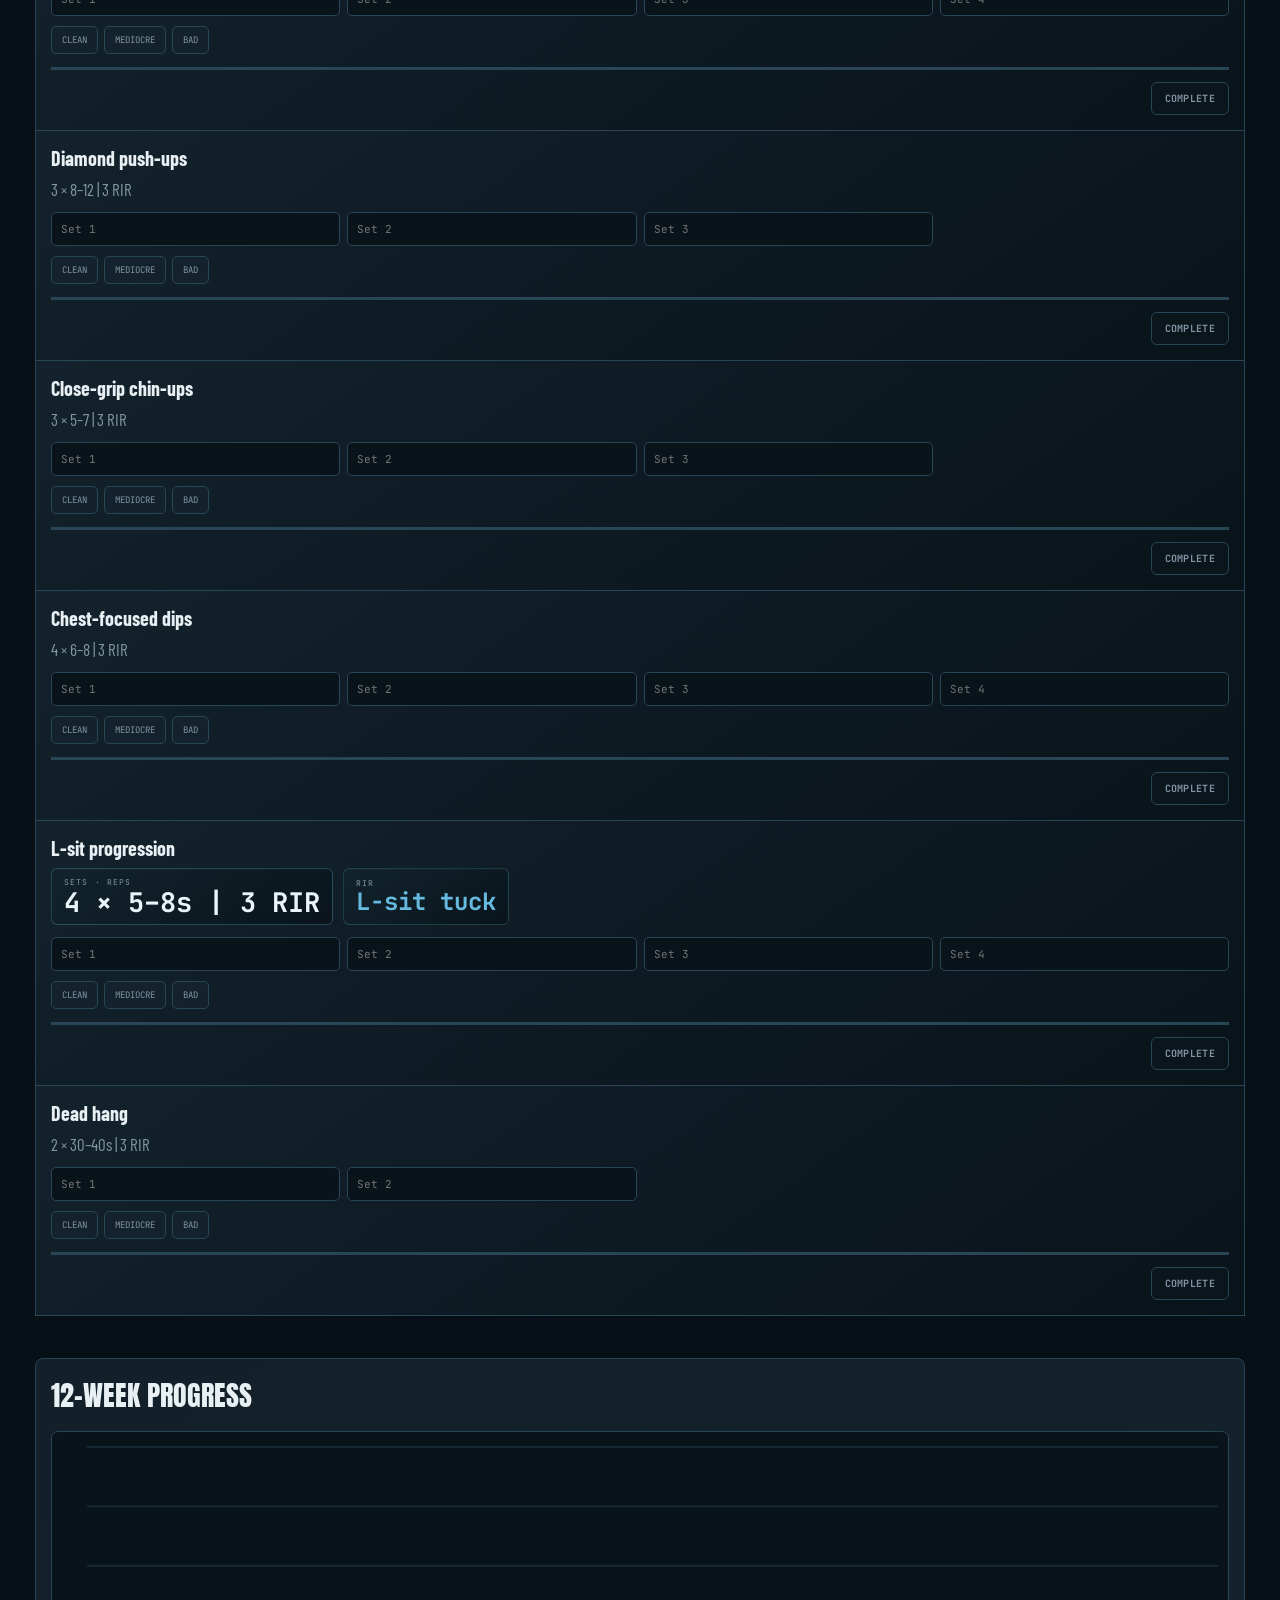
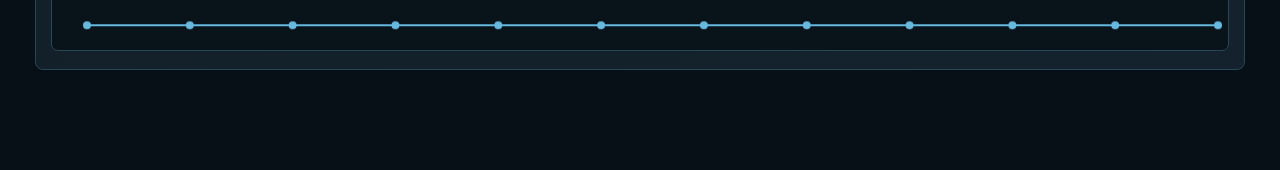
==== commit 0ec0a41c: "Load centralized training progression before app" ====
--- a/index.html
+++ b/index.html
@@ -1 +1 @@
-<!doctype html><html lang="en"><head><meta charset="utf-8"><meta name="viewport" content="width=device-width,initial-scale=1"><title>Build The Machine</title><link rel="icon" href="./icon.svg" type="image/svg+xml"><link rel="manifest" href="./manifest.webmanifest"><link rel="preconnect" href="https://fonts.googleapis.com"><link href="https://fonts.googleapis.com/css2?family=Anton&family=Barlow+Condensed:wght@400;600;700&family=JetBrains+Mono:wght@400;700&display=swap" rel="stylesheet"><link rel="stylesheet" href="./ripple.css"><style>:root{--bg:#071016;--panel:#0f1a22;--panel2:#13222c;--line:#294656;--text:#e8f0f4;--muted:#8195a3;--blue:#66b9df;--green:#4fae9f}*{box-sizing:border-box}body{margin:0;background:radial-gradient(circle at 50% -10%,rgba(61,143,189,.15),transparent 38%),var(--bg);color:var(--text);font:17px 'Barlow Condensed',sans-serif}.wrap{max-width:1250px;margin:auto;padding:28px 20px 100px}header{padding:25px 0;border-bottom:1px solid var(--line)}.ey{font:10px 'JetBrains Mono';letter-spacing:.3em;color:var(--blue)}h1,h2{font-family:Anton;font-weight:400;text-transform:uppercase;margin:0}h1{font-size:clamp(44px,7vw,76px);line-height:.95;margin-top:8px}h1 span{color:var(--blue)}h2{font-size:28px}.sub{font:10px 'JetBrains Mono';letter-spacing:.18em;color:var(--muted);margin-top:12px}.nav{display:grid;grid-template-columns:repeat(6,1fr);gap:7px;margin:22px 0;padding:5px;background:#0c171f;border:1px solid var(--line);border-radius:8px}.btn{cursor:pointer;color:var(--muted);background:#0b151c;border:1px solid var(--line);border-radius:5px;padding:9px 13px;font:10px 'JetBrains Mono';font-weight:700}.btn.active,.week.active{background:#173247;border-color:var(--blue);color:#e4f5fc}.panel{background:linear-gradient(145deg,#13202a,#0d161d);border:1px solid var(--line);border-radius:8px;padding:15px}.note{color:var(--muted);font-size:12px}.week-grid{display:grid;grid-template-columns:repeat(6,1fr);gap:8px;margin-top:15px}.week{cursor:pointer;min-height:75px;text-align:left;color:var(--muted);background:#0b151c;border:1px solid var(--line);border-radius:5px;padding:10px;font:10px 'JetBrains Mono';font-weight:700}.week b{display:block;color:var(--week-color,var(--blue));font-size:13px}.week span{display:block;margin-top:5px;font:12px 'Barlow Condensed';color:#dce9ee}.week-toolbar{position:relative}.reset-week{position:absolute;right:0;top:0;cursor:pointer;color:#b9c8d0;background:#0b151c;border:1px solid var(--line);border-radius:5px;padding:8px 11px;font:9px 'JetBrains Mono';font-weight:700}.stats{display:grid;grid-template-columns:repeat(5,1fr);gap:8px;margin:18px 0}.stat{background:linear-gradient(145deg,#13202a,#0d161d);border:1px solid var(--line);border-radius:8px;padding:15px}.stat b{display:block;color:var(--blue);font:22px 'JetBrains Mono'}.stat span{color:var(--muted);font-size:9px;text-transform:uppercase}.rank-panel{margin:18px 0;padding:24px 28px;border:1px solid var(--rank-color);border-radius:8px;background:linear-gradient(145deg,#13202a,#0d161d)}.rank-kicker{font:9px 'JetBrains Mono';letter-spacing:.22em;color:var(--muted)}.rank-name{margin-top:5px;font:clamp(36px,5vw,52px)/.95 Anton;color:var(--rank-color)}.rank-quote{margin-top:10px;font:700 clamp(20px,2.7vw,30px)/1.12 'Barlow Condensed';color:#eef7fa}.banner{margin:18px 0}.banner h2{color:var(--blue);margin-top:5px}.day{margin:28px 0 42px}.day-head{display:flex;justify-content:space-between;gap:10px;padding:20px 18px;min-height:68px;background:linear-gradient(135deg,#162b37,#10202a);border:1px solid #3b6073;border-radius:9px 9px 0 0}.day-head strong{font:14px 'JetBrains Mono';text-transform:uppercase}.day-head span{font:10px 'JetBrains Mono';color:var(--muted)}.exercise{padding:15px;background:#0e171f;border:1px solid var(--line);border-top:0}.exercise.done{border-left:2px solid var(--green);background:rgba(79,174,159,.06)}.top{display:flex;justify-content:space-between;gap:15px}.name{font-size:20px;font-weight:700}.target{font-size:9px;color:var(--muted);text-transform:uppercase;margin-top:3px}.check{width:22px;height:22px;accent-color:var(--green)}.sets{display:grid;grid-template-columns:repeat(4,1fr);gap:7px;margin-top:12px}.sets input,.food input,.food textarea{width:100%;background:#09131a;border:1px solid var(--line);color:var(--text);border-radius:5px;padding:9px;font:11px 'JetBrains Mono'}.feel{display:flex;gap:6px;margin-top:10px}.feel button{cursor:pointer;color:var(--muted);background:#0b151c;border:1px solid var(--line);border-radius:5px;padding:7px 10px;font:9px 'JetBrains Mono';text-transform:uppercase}.feel button.active{color:#fff;background:#173247;border-color:var(--blue)}.bar{height:3px;background:#20313b;margin-top:13px}.bar i{display:block;height:100%;background:var(--green)}.chart{width:100%;height:220px;background:#0b151c;border:1px solid var(--line);border-radius:7px;margin-top:15px}.food{display:none}.food.show{display:block}.foodgrid{display:grid;grid-template-columns:repeat(4,1fr);gap:8px}.food label{display:block;color:var(--muted);font:9px 'JetBrains Mono';margin:12px 0}.save{cursor:pointer;background:var(--blue);color:#071016;border:0;border-radius:5px;padding:10px 14px;font:10px 'JetBrains Mono';font-weight:700}.module-view{display:none}@media(max-width:800px){.nav{grid-template-columns:repeat(3,1fr)}.week-grid{grid-template-columns:repeat(3,1fr)}.stats{grid-template-columns:repeat(2,1fr)}.foodgrid{grid-template-columns:1fr 1fr}}@media(max-width:500px){.wrap{padding:18px 12px 70px}.nav{grid-template-columns:repeat(2,1fr)}.nav .btn:last-child{grid-column:1/-1}.week-grid{grid-template-columns:repeat(2,1fr)}.sets{grid-template-columns:repeat(2,1fr)}.rank-panel{padding:20px 18px}}</style><script src="./week-config.js"></script><link rel="stylesheet" href="./polish.css"></head><body><main class="wrap"><header><div class="ey">12 WEEKS · BODYWEIGHT ONLY</div><h1>BUILD THE <span>MACHINE</span></h1><div class="sub">TRAIN HARD · LOG EVERYTHING · EARN PROGRESSION</div></header><div class="nav btm-nav"><button class="btn active" id="trainingBtn">▮▮ TRAINING</button><button class="btn" id="foodBtn">● FOOD / NUTRITION</button><button class="btn" id="runningBtn">↗ RUNNING</button><button class="btn" id="sleepBtn">◐ SLEEP</button><button class="btn" id="progressBtn">▂▅▇ PROGRESS</button><button class="btn" id="rulesBtn">⚖ RULES</button></div><section id="moduleView" class="panel module-view"><div class="ey">MODULE</div><h2 id="moduleTitle">COMING NEXT</h2><p class="note" id="moduleNote">This section is being integrated into the same Build The Machine dashboard.</p></section><section id="trainingView"><div class="panel"><div class="ey">12-WEEK PROGRESSION</div><h2>SELECT YOUR WEEK</h2><p class="note">Choose the week you are currently training. Your logs are saved in this browser.</p><div class="week-toolbar"><div id="weekGrid" class="week-grid"></div><button class="reset-week" id="resetWeekBtn">ERASE WEEK 1</button></div></div><div class="stats"><div class="stat"><b id="exCount">0</b><span>Exercises</span></div><div class="stat"><b id="cleanRate">0%</b><span>Clean rate</span></div><div class="stat"><b id="sessionCount">0</b><span>Sessions</span></div><div class="stat"><b id="weekCount">0/12</b><span>Weeks</span></div><div class="stat"><b id="score">0</b><span>Score</span></div></div><div id="rankPanel" class="rank-panel" style="--rank-color:#66b9df"><div id="rankKicker" class="rank-kicker">ACHIEVEMENT RANK · WEEK 1</div><div id="rankName" class="rank-name">NOVICE</div><div id="rankQuote" class="rank-quote">Every expert was once willing to begin.</div></div><div id="workouts"></div><div class="panel"><h2>12-WEEK PROGRESS</h2><canvas id="chart" class="chart"></canvas></div></section><section id="foodView" class="food panel"><div class="ey">NUTRITION SYSTEM</div><h2>FUEL THE MACHINE</h2><p class="note">Your nutrition log is stored in this browser for now.</p><div class="foodgrid"><label>Calories<input id="cal"></label><label>Protein, g<input id="protein"></label><label>Carbs, g<input id="carbs"></label><label>Fat, g<input id="fat"></label></div><label>Meals<textarea id="meals"></textarea></label><label>Food consumed<textarea id="items"></textarea></label><button class="save" id="saveFood">SAVE TODAY</button><p id="foodMsg" class="note"></p></section></main><script src="./rules.js"></script><script src="./app.js"></script><script src="./ripple.js" defer></script><script src="./nav-reorder.js"></script><script src="./program-ui.js?v=2"></script><script src="./app-shell.js"></script></body></html>+<!doctype html><html lang="en"><head><meta charset="utf-8"><meta name="viewport" content="width=device-width,initial-scale=1"><title>Build The Machine</title><link rel="icon" href="./icon.svg" type="image/svg+xml"><link rel="manifest" href="./manifest.webmanifest"><link rel="preconnect" href="https://fonts.googleapis.com"><link href="https://fonts.googleapis.com/css2?family=Anton&family=Barlow+Condensed:wght@400;600;700&family=JetBrains+Mono:wght@400;700&display=swap" rel="stylesheet"><link rel="stylesheet" href="./ripple.css"><style>:root{--bg:#071016;--panel:#0f1a22;--panel2:#13222c;--line:#294656;--text:#e8f0f4;--muted:#8195a3;--blue:#66b9df;--green:#4fae9f}*{box-sizing:border-box}body{margin:0;background:radial-gradient(circle at 50% -10%,rgba(61,143,189,.15),transparent 38%),var(--bg);color:var(--text);font:17px 'Barlow Condensed',sans-serif}.wrap{max-width:1250px;margin:auto;padding:28px 20px 100px}header{padding:25px 0;border-bottom:1px solid var(--line)}.ey{font:10px 'JetBrains Mono';letter-spacing:.3em;color:var(--blue)}h1,h2{font-family:Anton;font-weight:400;text-transform:uppercase;margin:0}h1{font-size:clamp(44px,7vw,76px);line-height:.95;margin-top:8px}h1 span{color:var(--blue)}h2{font-size:28px}.sub{font:10px 'JetBrains Mono';letter-spacing:.18em;color:var(--muted);margin-top:12px}.nav{display:grid;grid-template-columns:repeat(6,1fr);gap:7px;margin:22px 0;padding:5px;background:#0c171f;border:1px solid var(--line);border-radius:8px}.btn{cursor:pointer;color:var(--muted);background:#0b151c;border:1px solid var(--line);border-radius:5px;padding:9px 13px;font:10px 'JetBrains Mono';font-weight:700}.btn.active,.week.active{background:#173247;border-color:var(--blue);color:#e4f5fc}.panel{background:linear-gradient(145deg,#13202a,#0d161d);border:1px solid var(--line);border-radius:8px;padding:15px}.note{color:var(--muted);font-size:12px}.week-grid{display:grid;grid-template-columns:repeat(6,1fr);gap:8px;margin-top:15px}.week{cursor:pointer;min-height:75px;text-align:left;color:var(--muted);background:#0b151c;border:1px solid var(--line);border-radius:5px;padding:10px;font:10px 'JetBrains Mono';font-weight:700}.week b{display:block;color:var(--week-color,var(--blue));font-size:13px}.week span{display:block;margin-top:5px;font:12px 'Barlow Condensed';color:#dce9ee}.week-toolbar{position:relative}.reset-week{position:absolute;right:0;top:0;cursor:pointer;color:#b9c8d0;background:#0b151c;border:1px solid var(--line);border-radius:5px;padding:8px 11px;font:9px 'JetBrains Mono';font-weight:700}.stats{display:grid;grid-template-columns:repeat(5,1fr);gap:8px;margin:18px 0}.stat{background:linear-gradient(145deg,#13202a,#0d161d);border:1px solid var(--line);border-radius:8px;padding:15px}.stat b{display:block;color:var(--blue);font:22px 'JetBrains Mono'}.stat span{color:var(--muted);font-size:9px;text-transform:uppercase}.rank-panel{margin:18px 0;padding:24px 28px;border:1px solid var(--rank-color);border-radius:8px;background:linear-gradient(145deg,#13202a,#0d161d)}.rank-kicker{font:9px 'JetBrains Mono';letter-spacing:.22em;color:var(--muted)}.rank-name{margin-top:5px;font:clamp(36px,5vw,52px)/.95 Anton;color:var(--rank-color)}.rank-quote{margin-top:10px;font:700 clamp(20px,2.7vw,30px)/1.12 'Barlow Condensed';color:#eef7fa}.banner{margin:18px 0}.banner h2{color:var(--blue);margin-top:5px}.banner.deload-banner{border-color:#d97878}.banner.deload-banner h2{color:#d97878}.day{margin:28px 0 42px}.day-head{display:flex;justify-content:space-between;gap:10px;padding:20px 18px;min-height:68px;background:linear-gradient(135deg,#162b37,#10202a);border:1px solid #3b6073;border-radius:9px 9px 0 0}.day-head strong{font:14px 'JetBrains Mono';text-transform:uppercase}.day-head span{font:10px 'JetBrains Mono';color:var(--muted)}.exercise{padding:15px;background:#0e171f;border:1px solid var(--line);border-top:0}.exercise.done{border-left:2px solid var(--green);background:rgba(79,174,159,.06)}.exercise.deload{background:rgba(217,120,120,.035)}.top{display:flex;justify-content:space-between;gap:15px}.name{font-size:20px;font-weight:700}.target{font-size:10px;color:var(--muted);text-transform:none;margin-top:4px;line-height:1.3}.check{width:22px;height:22px;accent-color:var(--green)}.sets{display:grid;grid-template-columns:repeat(4,1fr);gap:7px;margin-top:12px}.sets input,.food input,.food textarea{width:100%;background:#09131a;border:1px solid var(--line);color:var(--text);border-radius:5px;padding:9px;font:11px 'JetBrains Mono'}.feel{display:flex;gap:6px;margin-top:10px}.feel button{cursor:pointer;color:var(--muted);background:#0b151c;border:1px solid var(--line);border-radius:5px;padding:7px 10px;font:9px 'JetBrains Mono';text-transform:uppercase}.feel button.active{color:#fff;background:#173247;border-color:var(--blue)}.bar{height:3px;background:#20313b;margin-top:13px}.bar i{display:block;height:100%;background:var(--green)}.chart{width:100%;height:220px;background:#0b151c;border:1px solid var(--line);border-radius:7px;margin-top:15px}.food{display:none}.food.show{display:block}.foodgrid{display:grid;grid-template-columns:repeat(4,1fr);gap:8px}.food label{display:block;color:var(--muted);font:9px 'JetBrains Mono';margin:12px 0}.save{cursor:pointer;background:var(--blue);color:#071016;border:0;border-radius:5px;padding:10px 14px;font:10px 'JetBrains Mono';font-weight:700}.module-view{display:none}@media(max-width:800px){.nav{grid-template-columns:repeat(3,1fr)}.week-grid{grid-template-columns:repeat(3,1fr)}.stats{grid-template-columns:repeat(2,1fr)}.foodgrid{grid-template-columns:1fr 1fr}}@media(max-width:500px){.wrap{padding:18px 12px 70px}.nav{grid-template-columns:repeat(2,1fr)}.nav .btn:last-child{grid-column:1/-1}.week-grid{grid-template-columns:repeat(2,1fr)}.sets{grid-template-columns:repeat(2,1fr)}.rank-panel{padding:20px 18px}}</style><script src="./week-config.js"></script><link rel="stylesheet" href="./polish.css"></head><body><main class="wrap"><header><div class="ey">12 WEEKS · BODYWEIGHT ONLY</div><h1>BUILD THE <span>MACHINE</span></h1><div class="sub">TRAIN HARD · LOG EVERYTHING · EARN PROGRESSION</div></header><div class="nav btm-nav"><button class="btn active" id="trainingBtn">▮▮ TRAINING</button><button class="btn" id="foodBtn">● FOOD / NUTRITION</button><button class="btn" id="runningBtn">↗ RUNNING</button><button class="btn" id="sleepBtn">◐ SLEEP</button><button class="btn" id="progressBtn">▂▅▇ PROGRESS</button><button class="btn" id="rulesBtn">⚖ RULES</button></div><section id="moduleView" class="panel module-view"><div class="ey">MODULE</div><h2 id="moduleTitle">COMING NEXT</h2><p class="note" id="moduleNote">This section is being integrated into the same Build The Machine dashboard.</p></section><section id="trainingView"><div class="panel"><div class="ey">12-WEEK PROGRESSION</div><h2>SELECT YOUR WEEK</h2><p class="note">Choose the week you are currently training. Your logs are saved in this browser.</p><div class="week-toolbar"><div id="weekGrid" class="week-grid"></div><button class="reset-week" id="resetWeekBtn">ERASE WEEK 1</button></div></div><div class="stats"><div class="stat"><b id="exCount">0</b><span>Exercises</span></div><div class="stat"><b id="cleanRate">0%</b><span>Clean rate</span></div><div class="stat"><b id="sessionCount">0</b><span>Sessions</span></div><div class="stat"><b id="weekCount">0/12</b><span>Weeks</span></div><div class="stat"><b id="score">0</b><span>Score</span></div></div><div id="rankPanel" class="rank-panel" style="--rank-color:#66b9df"><div id="rankKicker" class="rank-kicker">ACHIEVEMENT RANK · WEEK 1</div><div id="rankName" class="rank-name">NOVICE</div><div id="rankQuote" class="rank-quote">Every expert was once willing to begin.</div></div><div id="workouts"></div><div class="panel"><h2>12-WEEK PROGRESS</h2><canvas id="chart" class="chart"></canvas></div></section><section id="foodView" class="food panel"><div class="ey">NUTRITION SYSTEM</div><h2>FUEL THE MACHINE</h2><p class="note">Your nutrition log is stored in this browser for now.</p><div class="foodgrid"><label>Calories<input id="cal"></label><label>Protein, g<input id="protein"></label><label>Carbs, g<input id="carbs"></label><label>Fat, g<input id="fat"></label></div><label>Meals<textarea id="meals"></textarea></label><label>Food consumed<textarea id="items"></textarea></label><button class="save" id="saveFood">SAVE TODAY</button><p id="foodMsg" class="note"></p></section></main><script src="./rules.js"></script><script src="./training-config.js"></script><script src="./app.js"></script><script src="./ripple.js" defer></script><script src="./nav-reorder.js"></script><script src="./program-ui.js?v=2"></script><script src="./app-shell.js"></script><script src="./week-consistency.js"></script></body></html>
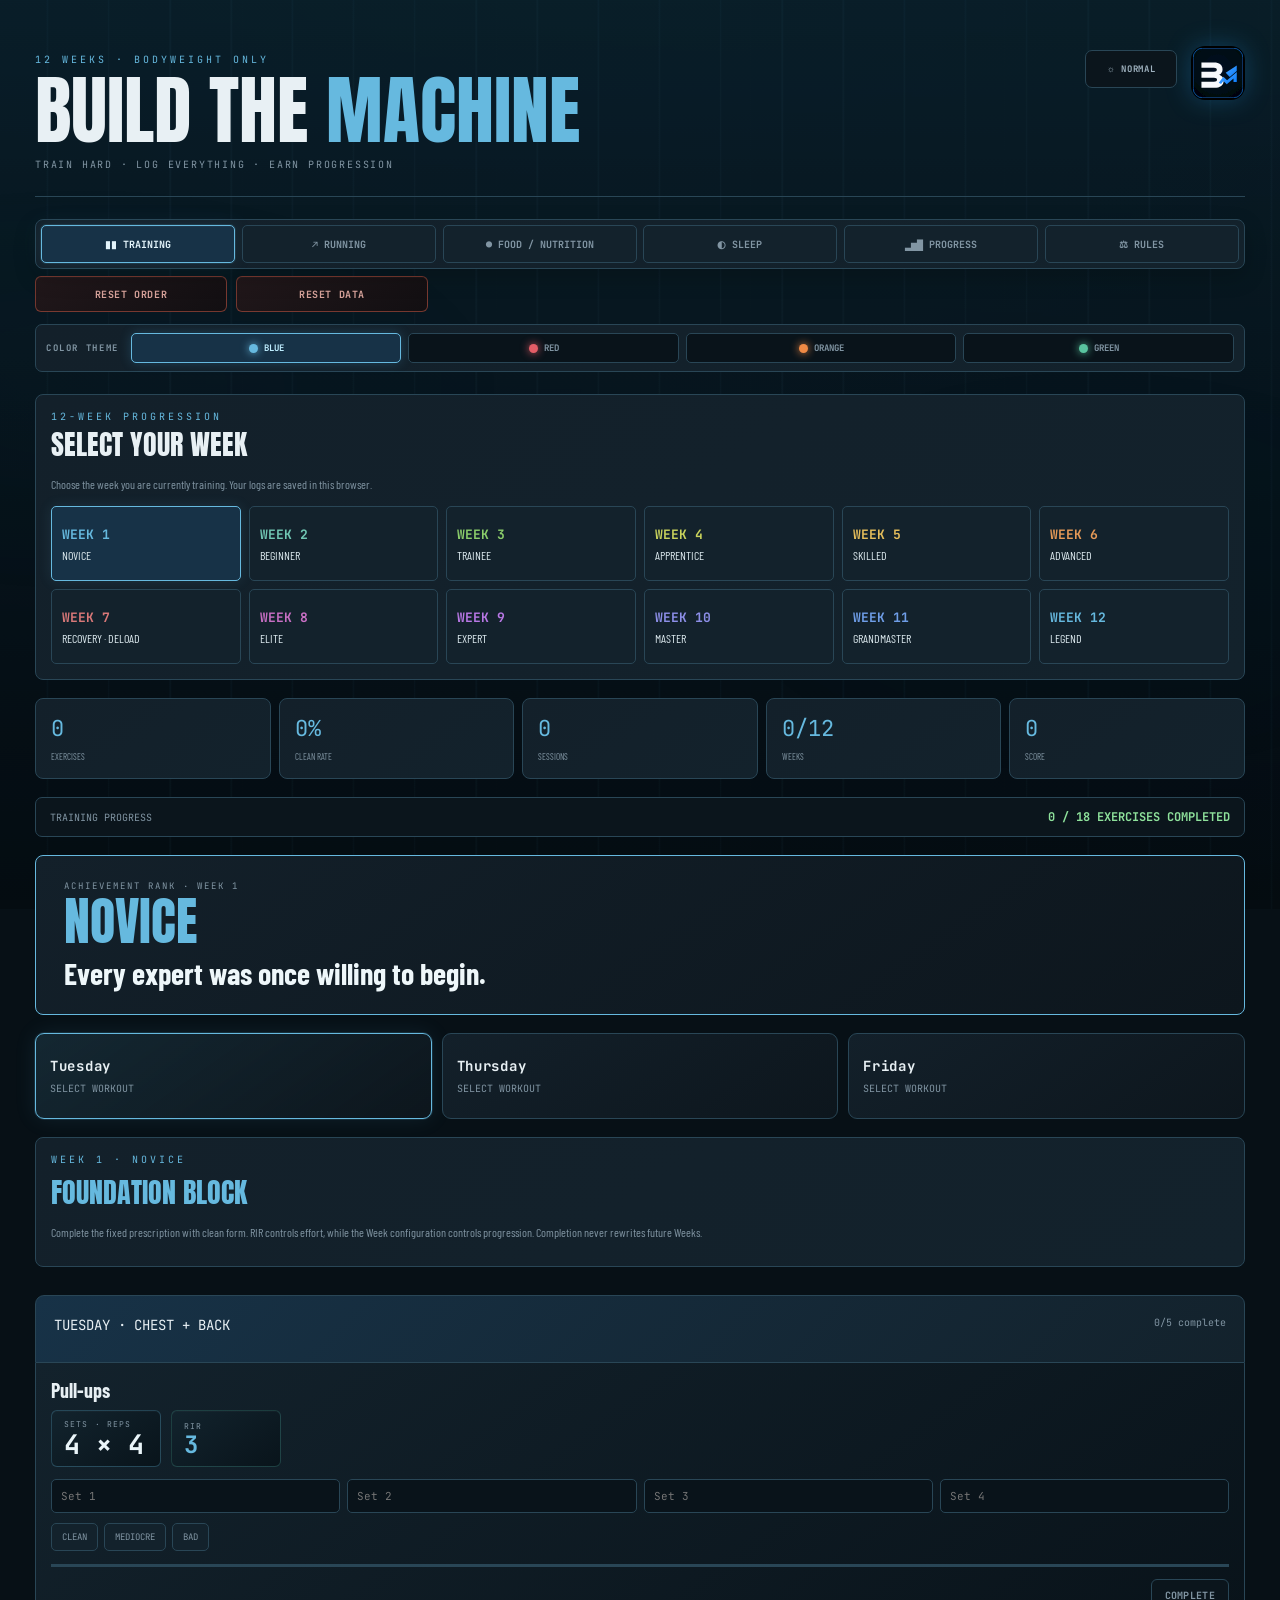
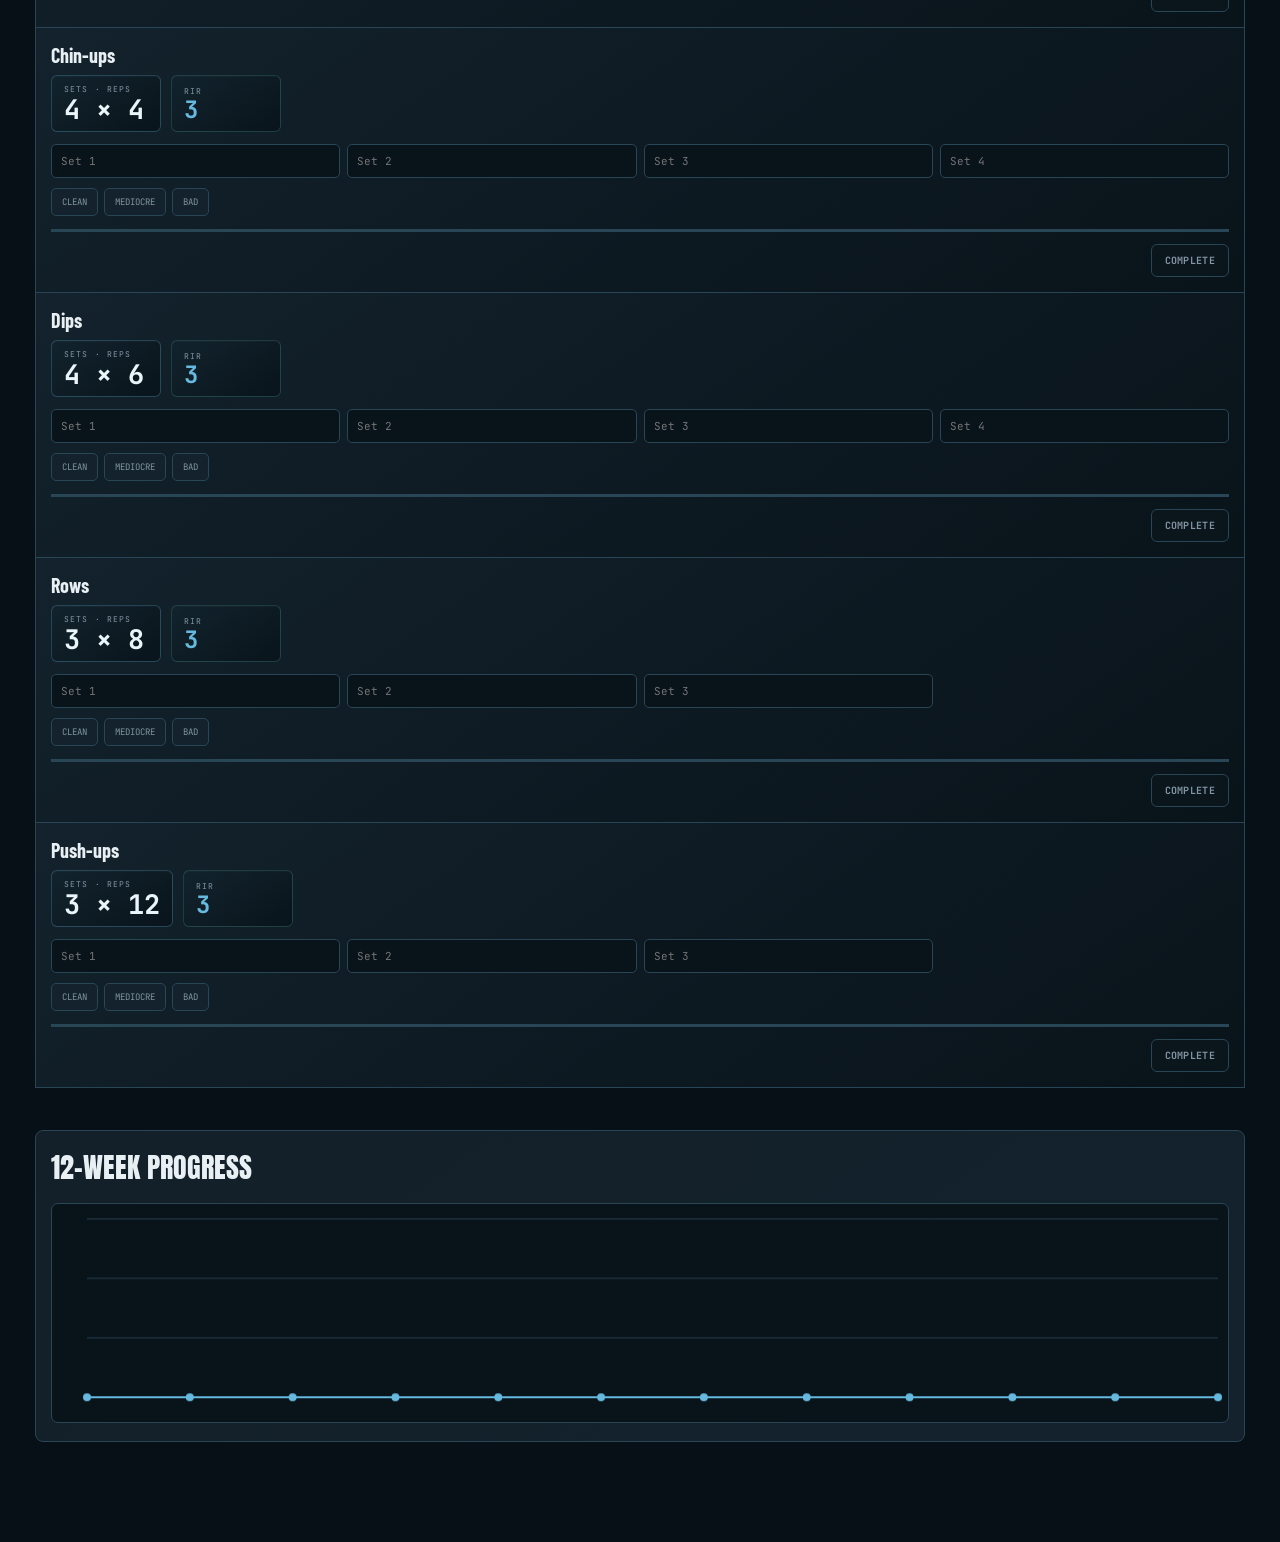
==== commit 559eaecd: "Load training schema migration before app initialization" ====
--- a/index.html
+++ b/index.html
@@ -1 +1 @@
-<!doctype html><html lang="en"><head><meta charset="utf-8"><meta name="viewport" content="width=device-width,initial-scale=1"><title>Build The Machine</title><link rel="icon" href="./icon.svg" type="image/svg+xml"><link rel="manifest" href="./manifest.webmanifest"><link rel="preconnect" href="https://fonts.googleapis.com"><link href="https://fonts.googleapis.com/css2?family=Anton&family=Barlow+Condensed:wght@400;600;700&family=JetBrains+Mono:wght@400;700&display=swap" rel="stylesheet"><link rel="stylesheet" href="./ripple.css"><style>:root{--bg:#071016;--panel:#0f1a22;--panel2:#13222c;--line:#294656;--text:#e8f0f4;--muted:#8195a3;--blue:#66b9df;--green:#4fae9f}*{box-sizing:border-box}body{margin:0;background:radial-gradient(circle at 50% -10%,rgba(61,143,189,.15),transparent 38%),var(--bg);color:var(--text);font:17px 'Barlow Condensed',sans-serif}.wrap{max-width:1250px;margin:auto;padding:28px 20px 100px}header{padding:25px 0;border-bottom:1px solid var(--line)}.ey{font:10px 'JetBrains Mono';letter-spacing:.3em;color:var(--blue)}h1,h2{font-family:Anton;font-weight:400;text-transform:uppercase;margin:0}h1{font-size:clamp(44px,7vw,76px);line-height:.95;margin-top:8px}h1 span{color:var(--blue)}h2{font-size:28px}.sub{font:10px 'JetBrains Mono';letter-spacing:.18em;color:var(--muted);margin-top:12px}.nav{display:grid;grid-template-columns:repeat(6,1fr);gap:7px;margin:22px 0;padding:5px;background:#0c171f;border:1px solid var(--line);border-radius:8px}.btn{cursor:pointer;color:var(--muted);background:#0b151c;border:1px solid var(--line);border-radius:5px;padding:9px 13px;font:10px 'JetBrains Mono';font-weight:700}.btn.active,.week.active{background:#173247;border-color:var(--blue);color:#e4f5fc}.panel{background:linear-gradient(145deg,#13202a,#0d161d);border:1px solid var(--line);border-radius:8px;padding:15px}.note{color:var(--muted);font-size:12px}.week-grid{display:grid;grid-template-columns:repeat(6,1fr);gap:8px;margin-top:15px}.week{cursor:pointer;min-height:75px;text-align:left;color:var(--muted);background:#0b151c;border:1px solid var(--line);border-radius:5px;padding:10px;font:10px 'JetBrains Mono';font-weight:700}.week b{display:block;color:var(--week-color,var(--blue));font-size:13px}.week span{display:block;margin-top:5px;font:12px 'Barlow Condensed';color:#dce9ee}.week-toolbar{position:relative}.reset-week{position:absolute;right:0;top:0;cursor:pointer;color:#b9c8d0;background:#0b151c;border:1px solid var(--line);border-radius:5px;padding:8px 11px;font:9px 'JetBrains Mono';font-weight:700}.stats{display:grid;grid-template-columns:repeat(5,1fr);gap:8px;margin:18px 0}.stat{background:linear-gradient(145deg,#13202a,#0d161d);border:1px solid var(--line);border-radius:8px;padding:15px}.stat b{display:block;color:var(--blue);font:22px 'JetBrains Mono'}.stat span{color:var(--muted);font-size:9px;text-transform:uppercase}.rank-panel{margin:18px 0;padding:24px 28px;border:1px solid var(--rank-color);border-radius:8px;background:linear-gradient(145deg,#13202a,#0d161d)}.rank-kicker{font:9px 'JetBrains Mono';letter-spacing:.22em;color:var(--muted)}.rank-name{margin-top:5px;font:clamp(36px,5vw,52px)/.95 Anton;color:var(--rank-color)}.rank-quote{margin-top:10px;font:700 clamp(20px,2.7vw,30px)/1.12 'Barlow Condensed';color:#eef7fa}.banner{margin:18px 0}.banner h2{color:var(--blue);margin-top:5px}.banner.deload-banner{border-color:#d97878}.banner.deload-banner h2{color:#d97878}.day{margin:28px 0 42px}.day-head{display:flex;justify-content:space-between;gap:10px;padding:20px 18px;min-height:68px;background:linear-gradient(135deg,#162b37,#10202a);border:1px solid #3b6073;border-radius:9px 9px 0 0}.day-head strong{font:14px 'JetBrains Mono';text-transform:uppercase}.day-head span{font:10px 'JetBrains Mono';color:var(--muted)}.exercise{padding:15px;background:#0e171f;border:1px solid var(--line);border-top:0}.exercise.done{border-left:2px solid var(--green);background:rgba(79,174,159,.06)}.exercise.deload{background:rgba(217,120,120,.035)}.top{display:flex;justify-content:space-between;gap:15px}.name{font-size:20px;font-weight:700}.target{font-size:10px;color:var(--muted);text-transform:none;margin-top:4px;line-height:1.3}.check{width:22px;height:22px;accent-color:var(--green)}.sets{display:grid;grid-template-columns:repeat(4,1fr);gap:7px;margin-top:12px}.sets input,.food input,.food textarea{width:100%;background:#09131a;border:1px solid var(--line);color:var(--text);border-radius:5px;padding:9px;font:11px 'JetBrains Mono'}.feel{display:flex;gap:6px;margin-top:10px}.feel button{cursor:pointer;color:var(--muted);background:#0b151c;border:1px solid var(--line);border-radius:5px;padding:7px 10px;font:9px 'JetBrains Mono';text-transform:uppercase}.feel button.active{color:#fff;background:#173247;border-color:var(--blue)}.bar{height:3px;background:#20313b;margin-top:13px}.bar i{display:block;height:100%;background:var(--green)}.chart{width:100%;height:220px;background:#0b151c;border:1px solid var(--line);border-radius:7px;margin-top:15px}.food{display:none}.food.show{display:block}.foodgrid{display:grid;grid-template-columns:repeat(4,1fr);gap:8px}.food label{display:block;color:var(--muted);font:9px 'JetBrains Mono';margin:12px 0}.save{cursor:pointer;background:var(--blue);color:#071016;border:0;border-radius:5px;padding:10px 14px;font:10px 'JetBrains Mono';font-weight:700}.module-view{display:none}@media(max-width:800px){.nav{grid-template-columns:repeat(3,1fr)}.week-grid{grid-template-columns:repeat(3,1fr)}.stats{grid-template-columns:repeat(2,1fr)}.foodgrid{grid-template-columns:1fr 1fr}}@media(max-width:500px){.wrap{padding:18px 12px 70px}.nav{grid-template-columns:repeat(2,1fr)}.nav .btn:last-child{grid-column:1/-1}.week-grid{grid-template-columns:repeat(2,1fr)}.sets{grid-template-columns:repeat(2,1fr)}.rank-panel{padding:20px 18px}}</style><script src="./week-config.js"></script><link rel="stylesheet" href="./polish.css"></head><body><main class="wrap"><header><div class="ey">12 WEEKS · BODYWEIGHT ONLY</div><h1>BUILD THE <span>MACHINE</span></h1><div class="sub">TRAIN HARD · LOG EVERYTHING · EARN PROGRESSION</div></header><div class="nav btm-nav"><button class="btn active" id="trainingBtn">▮▮ TRAINING</button><button class="btn" id="foodBtn">● FOOD / NUTRITION</button><button class="btn" id="runningBtn">↗ RUNNING</button><button class="btn" id="sleepBtn">◐ SLEEP</button><button class="btn" id="progressBtn">▂▅▇ PROGRESS</button><button class="btn" id="rulesBtn">⚖ RULES</button></div><section id="moduleView" class="panel module-view"><div class="ey">MODULE</div><h2 id="moduleTitle">COMING NEXT</h2><p class="note" id="moduleNote">This section is being integrated into the same Build The Machine dashboard.</p></section><section id="trainingView"><div class="panel"><div class="ey">12-WEEK PROGRESSION</div><h2>SELECT YOUR WEEK</h2><p class="note">Choose the week you are currently training. Your logs are saved in this browser.</p><div class="week-toolbar"><div id="weekGrid" class="week-grid"></div><button class="reset-week" id="resetWeekBtn">ERASE WEEK 1</button></div></div><div class="stats"><div class="stat"><b id="exCount">0</b><span>Exercises</span></div><div class="stat"><b id="cleanRate">0%</b><span>Clean rate</span></div><div class="stat"><b id="sessionCount">0</b><span>Sessions</span></div><div class="stat"><b id="weekCount">0/12</b><span>Weeks</span></div><div class="stat"><b id="score">0</b><span>Score</span></div></div><div id="rankPanel" class="rank-panel" style="--rank-color:#66b9df"><div id="rankKicker" class="rank-kicker">ACHIEVEMENT RANK · WEEK 1</div><div id="rankName" class="rank-name">NOVICE</div><div id="rankQuote" class="rank-quote">Every expert was once willing to begin.</div></div><div id="workouts"></div><div class="panel"><h2>12-WEEK PROGRESS</h2><canvas id="chart" class="chart"></canvas></div></section><section id="foodView" class="food panel"><div class="ey">NUTRITION SYSTEM</div><h2>FUEL THE MACHINE</h2><p class="note">Your nutrition log is stored in this browser for now.</p><div class="foodgrid"><label>Calories<input id="cal"></label><label>Protein, g<input id="protein"></label><label>Carbs, g<input id="carbs"></label><label>Fat, g<input id="fat"></label></div><label>Meals<textarea id="meals"></textarea></label><label>Food consumed<textarea id="items"></textarea></label><button class="save" id="saveFood">SAVE TODAY</button><p id="foodMsg" class="note"></p></section></main><script src="./rules.js"></script><script src="./training-config.js"></script><script src="./app.js"></script><script src="./ripple.js" defer></script><script src="./nav-reorder.js"></script><script src="./program-ui.js?v=2"></script><script src="./app-shell.js"></script><script src="./week-consistency.js"></script></body></html>+<!doctype html><html lang="en"><head><meta charset="utf-8"><meta name="viewport" content="width=device-width,initial-scale=1"><title>Build The Machine</title><link rel="icon" href="./icon.svg" type="image/svg+xml"><link rel="manifest" href="./manifest.webmanifest"><link rel="preconnect" href="https://fonts.googleapis.com"><link href="https://fonts.googleapis.com/css2?family=Anton&family=Barlow+Condensed:wght@400;600;700&family=JetBrains+Mono:wght@400;700&display=swap" rel="stylesheet"><link rel="stylesheet" href="./ripple.css"><style>:root{--bg:#071016;--panel:#0f1a22;--panel2:#13222c;--line:#294656;--text:#e8f0f4;--muted:#8195a3;--blue:#66b9df;--green:#4fae9f}*{box-sizing:border-box}body{margin:0;background:radial-gradient(circle at 50% -10%,rgba(61,143,189,.15),transparent 38%),var(--bg);color:var(--text);font:17px 'Barlow Condensed',sans-serif}.wrap{max-width:1250px;margin:auto;padding:28px 20px 100px}header{padding:25px 0;border-bottom:1px solid var(--line)}.ey{font:10px 'JetBrains Mono';letter-spacing:.3em;color:var(--blue)}h1,h2{font-family:Anton;font-weight:400;text-transform:uppercase;margin:0}h1{font-size:clamp(44px,7vw,76px);line-height:.95;margin-top:8px}h1 span{color:var(--blue)}h2{font-size:28px}.sub{font:10px 'JetBrains Mono';letter-spacing:.18em;color:var(--muted);margin-top:12px}.nav{display:grid;grid-template-columns:repeat(6,1fr);gap:7px;margin:22px 0;padding:5px;background:#0c171f;border:1px solid var(--line);border-radius:8px}.btn{cursor:pointer;color:var(--muted);background:#0b151c;border:1px solid var(--line);border-radius:5px;padding:9px 13px;font:10px 'JetBrains Mono';font-weight:700}.btn.active,.week.active{background:#173247;border-color:var(--blue);color:#e4f5fc}.panel{background:linear-gradient(145deg,#13202a,#0d161d);border:1px solid var(--line);border-radius:8px;padding:15px}.note{color:var(--muted);font-size:12px}.week-grid{display:grid;grid-template-columns:repeat(6,1fr);gap:8px;margin-top:15px}.week{cursor:pointer;min-height:75px;text-align:left;color:var(--muted);background:#0b151c;border:1px solid var(--line);border-radius:5px;padding:10px;font:10px 'JetBrains Mono';font-weight:700}.week b{display:block;color:var(--week-color,var(--blue));font-size:13px}.week span{display:block;margin-top:5px;font:12px 'Barlow Condensed';color:#dce9ee}.week-toolbar{position:relative}.reset-week{position:absolute;right:0;top:0;cursor:pointer;color:#b9c8d0;background:#0b151c;border:1px solid var(--line);border-radius:5px;padding:8px 11px;font:9px 'JetBrains Mono';font-weight:700}.stats{display:grid;grid-template-columns:repeat(5,1fr);gap:8px;margin:18px 0}.stat{background:linear-gradient(145deg,#13202a,#0d161d);border:1px solid var(--line);border-radius:8px;padding:15px}.stat b{display:block;color:var(--blue);font:22px 'JetBrains Mono'}.stat span{color:var(--muted);font-size:9px;text-transform:uppercase}.rank-panel{margin:18px 0;padding:24px 28px;border:1px solid var(--rank-color);border-radius:8px;background:linear-gradient(145deg,#13202a,#0d161d)}.rank-kicker{font:9px 'JetBrains Mono';letter-spacing:.22em;color:var(--muted)}.rank-name{margin-top:5px;font:clamp(36px,5vw,52px)/.95 Anton;color:var(--rank-color)}.rank-quote{margin-top:10px;font:700 clamp(20px,2.7vw,30px)/1.12 'Barlow Condensed';color:#eef7fa}.banner{margin:18px 0}.banner h2{color:var(--blue);margin-top:5px}.banner.deload-banner{border-color:#d97878}.banner.deload-banner h2{color:#d97878}.day{margin:28px 0 42px}.day-head{display:flex;justify-content:space-between;gap:10px;padding:20px 18px;min-height:68px;background:linear-gradient(135deg,#162b37,#10202a);border:1px solid #3b6073;border-radius:9px 9px 0 0}.day-head strong{font:14px 'JetBrains Mono';text-transform:uppercase}.day-head span{font:10px 'JetBrains Mono';color:var(--muted)}.exercise{padding:15px;background:#0e171f;border:1px solid var(--line);border-top:0}.exercise.done{border-left:2px solid var(--green);background:rgba(79,174,159,.06)}.exercise.deload{background:rgba(217,120,120,.035)}.top{display:flex;justify-content:space-between;gap:15px}.name{font-size:20px;font-weight:700}.target{font-size:10px;color:var(--muted);text-transform:none;margin-top:4px;line-height:1.3}.check{width:22px;height:22px;accent-color:var(--green)}.sets{display:grid;grid-template-columns:repeat(4,1fr);gap:7px;margin-top:12px}.sets input,.food input,.food textarea{width:100%;background:#09131a;border:1px solid var(--line);color:var(--text);border-radius:5px;padding:9px;font:11px 'JetBrains Mono'}.feel{display:flex;gap:6px;margin-top:10px}.feel button{cursor:pointer;color:var(--muted);background:#0b151c;border:1px solid var(--line);border-radius:5px;padding:7px 10px;font:9px 'JetBrains Mono';text-transform:uppercase}.feel button.active{color:#fff;background:#173247;border-color:var(--blue)}.bar{height:3px;background:#20313b;margin-top:13px}.bar i{display:block;height:100%;background:var(--green)}.chart{width:100%;height:220px;background:#0b151c;border:1px solid var(--line);border-radius:7px;margin-top:15px}.food{display:none}.food.show{display:block}.foodgrid{display:grid;grid-template-columns:repeat(4,1fr);gap:8px}.food label{display:block;color:var(--muted);font:9px 'JetBrains Mono';margin:12px 0}.save{cursor:pointer;background:var(--blue);color:#071016;border:0;border-radius:5px;padding:10px 14px;font:10px 'JetBrains Mono';font-weight:700}.module-view{display:none}@media(max-width:800px){.nav{grid-template-columns:repeat(3,1fr)}.week-grid{grid-template-columns:repeat(3,1fr)}.stats{grid-template-columns:repeat(2,1fr)}.foodgrid{grid-template-columns:1fr 1fr}}@media(max-width:500px){.wrap{padding:18px 12px 70px}.nav{grid-template-columns:repeat(2,1fr)}.nav .btn:last-child{grid-column:1/-1}.week-grid{grid-template-columns:repeat(2,1fr)}.sets{grid-template-columns:repeat(2,1fr)}.rank-panel{padding:20px 18px}}</style><script src="./week-config.js"></script><link rel="stylesheet" href="./polish.css"></head><body><main class="wrap"><header><div class="ey">12 WEEKS · BODYWEIGHT ONLY</div><h1>BUILD THE <span>MACHINE</span></h1><div class="sub">TRAIN HARD · LOG EVERYTHING · EARN PROGRESSION</div></header><div class="nav btm-nav"><button class="btn active" id="trainingBtn">▮▮ TRAINING</button><button class="btn" id="foodBtn">● FOOD / NUTRITION</button><button class="btn" id="runningBtn">↗ RUNNING</button><button class="btn" id="sleepBtn">◐ SLEEP</button><button class="btn" id="progressBtn">▂▅▇ PROGRESS</button><button class="btn" id="rulesBtn">⚖ RULES</button></div><section id="moduleView" class="panel module-view"><div class="ey">MODULE</div><h2 id="moduleTitle">COMING NEXT</h2><p class="note" id="moduleNote">This section is being integrated into the same Build The Machine dashboard.</p></section><section id="trainingView"><div class="panel"><div class="ey">12-WEEK PROGRESSION</div><h2>SELECT YOUR WEEK</h2><p class="note">Choose the week you are currently training. Your logs are saved in this browser.</p><div class="week-toolbar"><div id="weekGrid" class="week-grid"></div><button class="reset-week" id="resetWeekBtn">ERASE WEEK 1</button></div></div><div class="stats"><div class="stat"><b id="exCount">0</b><span>Exercises</span></div><div class="stat"><b id="cleanRate">0%</b><span>Clean rate</span></div><div class="stat"><b id="sessionCount">0</b><span>Sessions</span></div><div class="stat"><b id="weekCount">0/12</b><span>Weeks</span></div><div class="stat"><b id="score">0</b><span>Score</span></div></div><div id="rankPanel" class="rank-panel" style="--rank-color:#66b9df"><div id="rankKicker" class="rank-kicker">ACHIEVEMENT RANK · WEEK 1</div><div id="rankName" class="rank-name">NOVICE</div><div id="rankQuote" class="rank-quote">Every expert was once willing to begin.</div></div><div id="workouts"></div><div class="panel"><h2>12-WEEK PROGRESS</h2><canvas id="chart" class="chart"></canvas></div></section><section id="foodView" class="food panel"><div class="ey">NUTRITION SYSTEM</div><h2>FUEL THE MACHINE</h2><p class="note">Your nutrition log is stored in this browser for now.</p><div class="foodgrid"><label>Calories<input id="cal"></label><label>Protein, g<input id="protein"></label><label>Carbs, g<input id="carbs"></label><label>Fat, g<input id="fat"></label></div><label>Meals<textarea id="meals"></textarea></label><label>Food consumed<textarea id="items"></textarea></label><button class="save" id="saveFood">SAVE TODAY</button><p id="foodMsg" class="note"></p></section></main><script src="./rules.js"></script><script src="./training-config.js"></script><script src="./training-schema-migration.js"></script><script src="./app.js"></script><script src="./ripple.js" defer></script><script src="./nav-reorder.js"></script><script src="./program-ui.js?v=2"></script><script src="./app-shell.js"></script><script src="./week-consistency.js"></script></body></html>
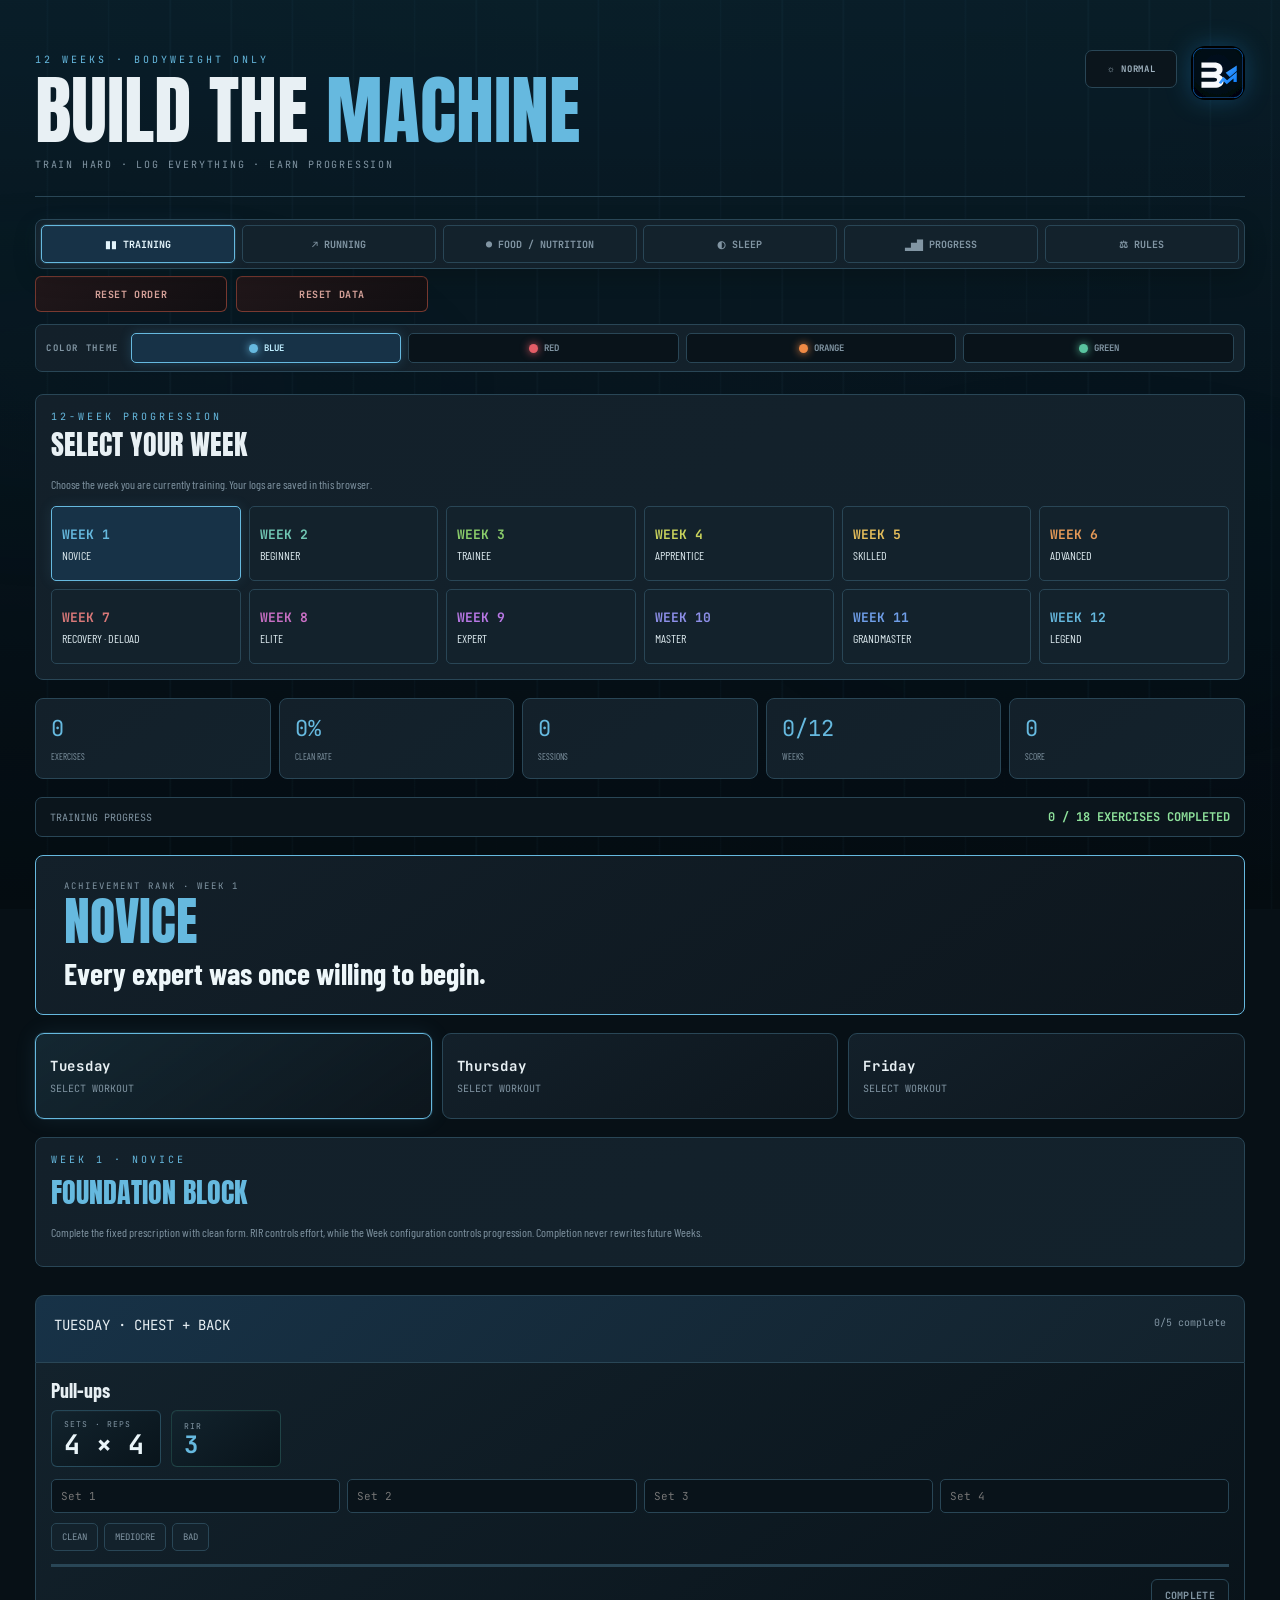
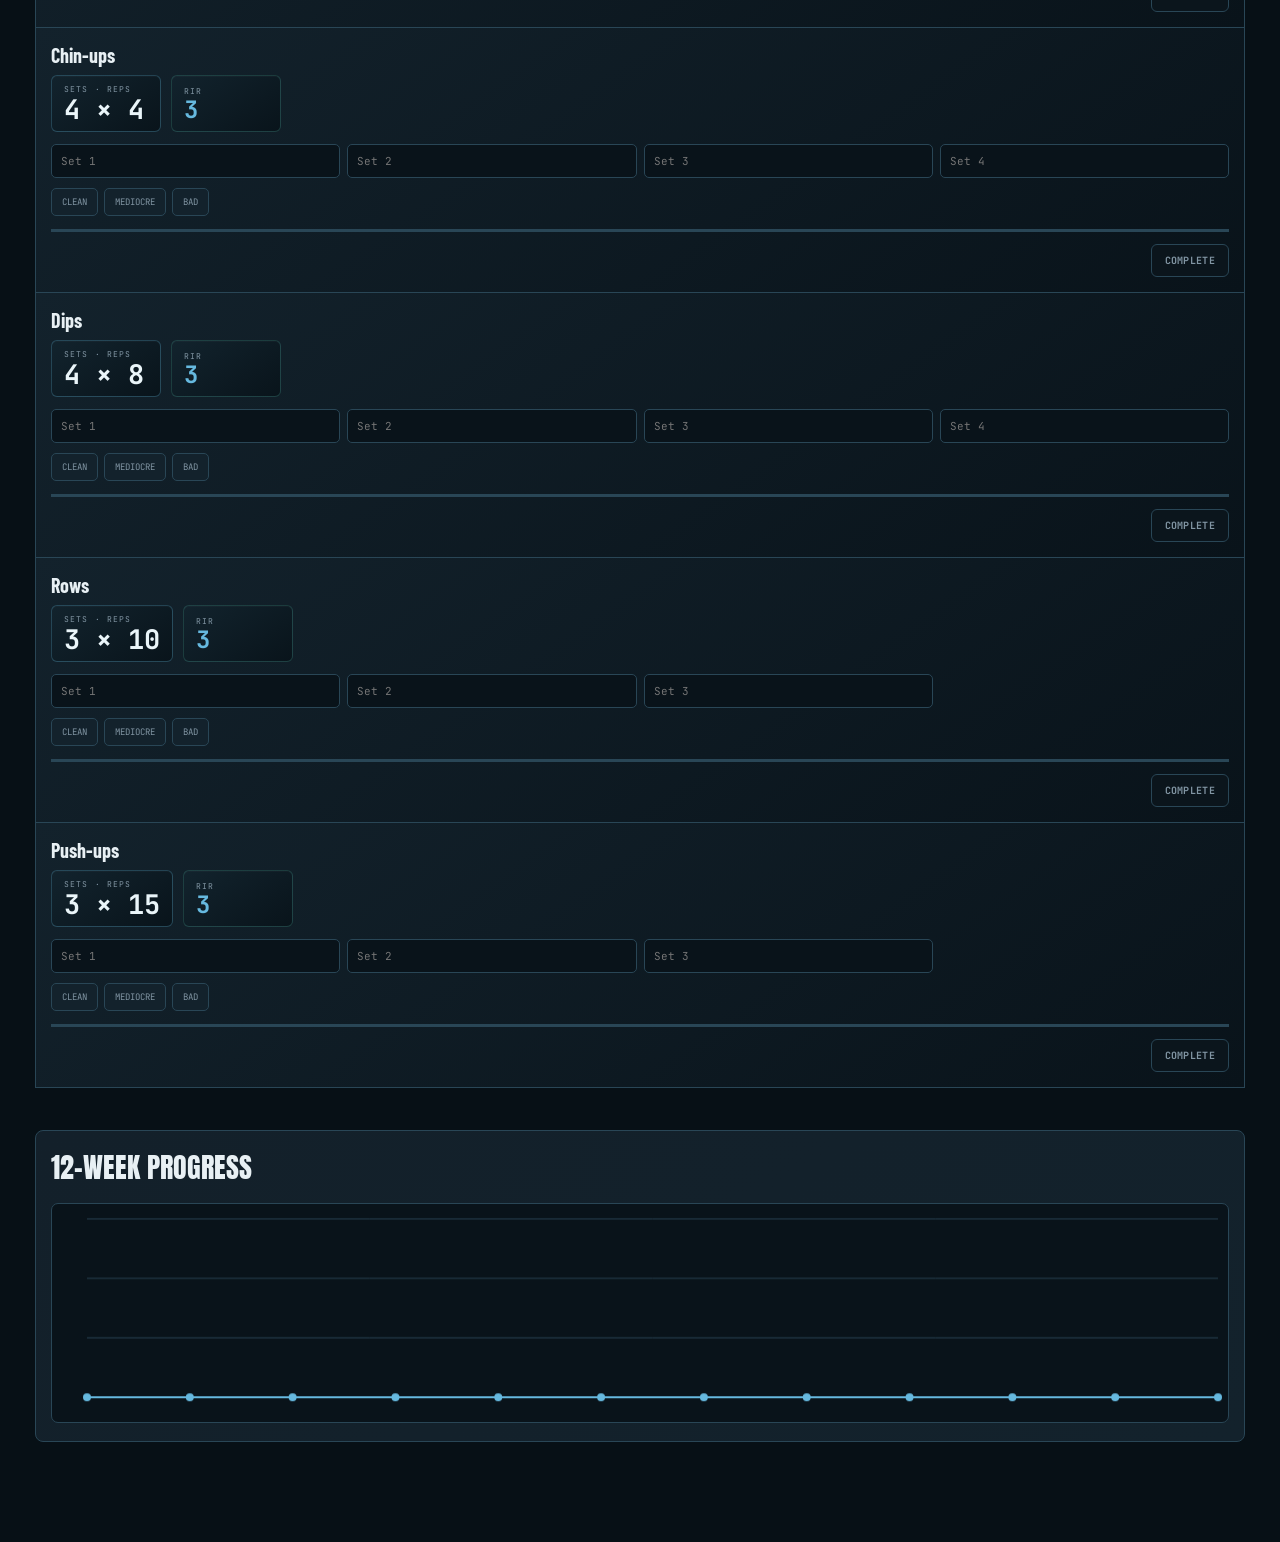
==== commit c7c8b549: "Load PWA updater on app startup" ====
--- a/index.html
+++ b/index.html
@@ -1 +1 @@
-<!doctype html><html lang="en"><head><meta charset="utf-8"><meta name="viewport" content="width=device-width,initial-scale=1"><title>Build The Machine</title><link rel="icon" href="./icon.svg" type="image/svg+xml"><link rel="manifest" href="./manifest.webmanifest"><link rel="preconnect" href="https://fonts.googleapis.com"><link href="https://fonts.googleapis.com/css2?family=Anton&family=Barlow+Condensed:wght@400;600;700&family=JetBrains+Mono:wght@400;700&display=swap" rel="stylesheet"><link rel="stylesheet" href="./ripple.css"><style>:root{--bg:#071016;--panel:#0f1a22;--panel2:#13222c;--line:#294656;--text:#e8f0f4;--muted:#8195a3;--blue:#66b9df;--green:#4fae9f}*{box-sizing:border-box}body{margin:0;background:radial-gradient(circle at 50% -10%,rgba(61,143,189,.15),transparent 38%),var(--bg);color:var(--text);font:17px 'Barlow Condensed',sans-serif}.wrap{max-width:1250px;margin:auto;padding:28px 20px 100px}header{padding:25px 0;border-bottom:1px solid var(--line)}.ey{font:10px 'JetBrains Mono';letter-spacing:.3em;color:var(--blue)}h1,h2{font-family:Anton;font-weight:400;text-transform:uppercase;margin:0}h1{font-size:clamp(44px,7vw,76px);line-height:.95;margin-top:8px}h1 span{color:var(--blue)}h2{font-size:28px}.sub{font:10px 'JetBrains Mono';letter-spacing:.18em;color:var(--muted);margin-top:12px}.nav{display:grid;grid-template-columns:repeat(6,1fr);gap:7px;margin:22px 0;padding:5px;background:#0c171f;border:1px solid var(--line);border-radius:8px}.btn{cursor:pointer;color:var(--muted);background:#0b151c;border:1px solid var(--line);border-radius:5px;padding:9px 13px;font:10px 'JetBrains Mono';font-weight:700}.btn.active,.week.active{background:#173247;border-color:var(--blue);color:#e4f5fc}.panel{background:linear-gradient(145deg,#13202a,#0d161d);border:1px solid var(--line);border-radius:8px;padding:15px}.note{color:var(--muted);font-size:12px}.week-grid{display:grid;grid-template-columns:repeat(6,1fr);gap:8px;margin-top:15px}.week{cursor:pointer;min-height:75px;text-align:left;color:var(--muted);background:#0b151c;border:1px solid var(--line);border-radius:5px;padding:10px;font:10px 'JetBrains Mono';font-weight:700}.week b{display:block;color:var(--week-color,var(--blue));font-size:13px}.week span{display:block;margin-top:5px;font:12px 'Barlow Condensed';color:#dce9ee}.week-toolbar{position:relative}.reset-week{position:absolute;right:0;top:0;cursor:pointer;color:#b9c8d0;background:#0b151c;border:1px solid var(--line);border-radius:5px;padding:8px 11px;font:9px 'JetBrains Mono';font-weight:700}.stats{display:grid;grid-template-columns:repeat(5,1fr);gap:8px;margin:18px 0}.stat{background:linear-gradient(145deg,#13202a,#0d161d);border:1px solid var(--line);border-radius:8px;padding:15px}.stat b{display:block;color:var(--blue);font:22px 'JetBrains Mono'}.stat span{color:var(--muted);font-size:9px;text-transform:uppercase}.rank-panel{margin:18px 0;padding:24px 28px;border:1px solid var(--rank-color);border-radius:8px;background:linear-gradient(145deg,#13202a,#0d161d)}.rank-kicker{font:9px 'JetBrains Mono';letter-spacing:.22em;color:var(--muted)}.rank-name{margin-top:5px;font:clamp(36px,5vw,52px)/.95 Anton;color:var(--rank-color)}.rank-quote{margin-top:10px;font:700 clamp(20px,2.7vw,30px)/1.12 'Barlow Condensed';color:#eef7fa}.banner{margin:18px 0}.banner h2{color:var(--blue);margin-top:5px}.banner.deload-banner{border-color:#d97878}.banner.deload-banner h2{color:#d97878}.day{margin:28px 0 42px}.day-head{display:flex;justify-content:space-between;gap:10px;padding:20px 18px;min-height:68px;background:linear-gradient(135deg,#162b37,#10202a);border:1px solid #3b6073;border-radius:9px 9px 0 0}.day-head strong{font:14px 'JetBrains Mono';text-transform:uppercase}.day-head span{font:10px 'JetBrains Mono';color:var(--muted)}.exercise{padding:15px;background:#0e171f;border:1px solid var(--line);border-top:0}.exercise.done{border-left:2px solid var(--green);background:rgba(79,174,159,.06)}.exercise.deload{background:rgba(217,120,120,.035)}.top{display:flex;justify-content:space-between;gap:15px}.name{font-size:20px;font-weight:700}.target{font-size:10px;color:var(--muted);text-transform:none;margin-top:4px;line-height:1.3}.check{width:22px;height:22px;accent-color:var(--green)}.sets{display:grid;grid-template-columns:repeat(4,1fr);gap:7px;margin-top:12px}.sets input,.food input,.food textarea{width:100%;background:#09131a;border:1px solid var(--line);color:var(--text);border-radius:5px;padding:9px;font:11px 'JetBrains Mono'}.feel{display:flex;gap:6px;margin-top:10px}.feel button{cursor:pointer;color:var(--muted);background:#0b151c;border:1px solid var(--line);border-radius:5px;padding:7px 10px;font:9px 'JetBrains Mono';text-transform:uppercase}.feel button.active{color:#fff;background:#173247;border-color:var(--blue)}.bar{height:3px;background:#20313b;margin-top:13px}.bar i{display:block;height:100%;background:var(--green)}.chart{width:100%;height:220px;background:#0b151c;border:1px solid var(--line);border-radius:7px;margin-top:15px}.food{display:none}.food.show{display:block}.foodgrid{display:grid;grid-template-columns:repeat(4,1fr);gap:8px}.food label{display:block;color:var(--muted);font:9px 'JetBrains Mono';margin:12px 0}.save{cursor:pointer;background:var(--blue);color:#071016;border:0;border-radius:5px;padding:10px 14px;font:10px 'JetBrains Mono';font-weight:700}.module-view{display:none}@media(max-width:800px){.nav{grid-template-columns:repeat(3,1fr)}.week-grid{grid-template-columns:repeat(3,1fr)}.stats{grid-template-columns:repeat(2,1fr)}.foodgrid{grid-template-columns:1fr 1fr}}@media(max-width:500px){.wrap{padding:18px 12px 70px}.nav{grid-template-columns:repeat(2,1fr)}.nav .btn:last-child{grid-column:1/-1}.week-grid{grid-template-columns:repeat(2,1fr)}.sets{grid-template-columns:repeat(2,1fr)}.rank-panel{padding:20px 18px}}</style><script src="./week-config.js"></script><link rel="stylesheet" href="./polish.css"></head><body><main class="wrap"><header><div class="ey">12 WEEKS · BODYWEIGHT ONLY</div><h1>BUILD THE <span>MACHINE</span></h1><div class="sub">TRAIN HARD · LOG EVERYTHING · EARN PROGRESSION</div></header><div class="nav btm-nav"><button class="btn active" id="trainingBtn">▮▮ TRAINING</button><button class="btn" id="foodBtn">● FOOD / NUTRITION</button><button class="btn" id="runningBtn">↗ RUNNING</button><button class="btn" id="sleepBtn">◐ SLEEP</button><button class="btn" id="progressBtn">▂▅▇ PROGRESS</button><button class="btn" id="rulesBtn">⚖ RULES</button></div><section id="moduleView" class="panel module-view"><div class="ey">MODULE</div><h2 id="moduleTitle">COMING NEXT</h2><p class="note" id="moduleNote">This section is being integrated into the same Build The Machine dashboard.</p></section><section id="trainingView"><div class="panel"><div class="ey">12-WEEK PROGRESSION</div><h2>SELECT YOUR WEEK</h2><p class="note">Choose the week you are currently training. Your logs are saved in this browser.</p><div class="week-toolbar"><div id="weekGrid" class="week-grid"></div><button class="reset-week" id="resetWeekBtn">ERASE WEEK 1</button></div></div><div class="stats"><div class="stat"><b id="exCount">0</b><span>Exercises</span></div><div class="stat"><b id="cleanRate">0%</b><span>Clean rate</span></div><div class="stat"><b id="sessionCount">0</b><span>Sessions</span></div><div class="stat"><b id="weekCount">0/12</b><span>Weeks</span></div><div class="stat"><b id="score">0</b><span>Score</span></div></div><div id="rankPanel" class="rank-panel" style="--rank-color:#66b9df"><div id="rankKicker" class="rank-kicker">ACHIEVEMENT RANK · WEEK 1</div><div id="rankName" class="rank-name">NOVICE</div><div id="rankQuote" class="rank-quote">Every expert was once willing to begin.</div></div><div id="workouts"></div><div class="panel"><h2>12-WEEK PROGRESS</h2><canvas id="chart" class="chart"></canvas></div></section><section id="foodView" class="food panel"><div class="ey">NUTRITION SYSTEM</div><h2>FUEL THE MACHINE</h2><p class="note">Your nutrition log is stored in this browser for now.</p><div class="foodgrid"><label>Calories<input id="cal"></label><label>Protein, g<input id="protein"></label><label>Carbs, g<input id="carbs"></label><label>Fat, g<input id="fat"></label></div><label>Meals<textarea id="meals"></textarea></label><label>Food consumed<textarea id="items"></textarea></label><button class="save" id="saveFood">SAVE TODAY</button><p id="foodMsg" class="note"></p></section></main><script src="./rules.js"></script><script src="./training-config.js"></script><script src="./training-schema-migration.js"></script><script src="./app.js"></script><script src="./ripple.js" defer></script><script src="./nav-reorder.js"></script><script src="./program-ui.js?v=2"></script><script src="./app-shell.js"></script><script src="./week-consistency.js"></script></body></html>+<!doctype html><html lang="en"><head><meta charset="utf-8"><meta name="viewport" content="width=device-width,initial-scale=1"><title>Build The Machine</title><link rel="icon" href="./icon.svg" type="image/svg+xml"><link rel="manifest" href="./manifest.webmanifest"><link rel="preconnect" href="https://fonts.googleapis.com"><link href="https://fonts.googleapis.com/css2?family=Anton&family=Barlow+Condensed:wght@400;600;700&family=JetBrains+Mono:wght@400;700&display=swap" rel="stylesheet"><link rel="stylesheet" href="./ripple.css"><style>:root{--bg:#071016;--panel:#0f1a22;--panel2:#13222c;--line:#294656;--text:#e8f0f4;--muted:#8195a3;--blue:#66b9df;--green:#4fae9f}*{box-sizing:border-box}body{margin:0;background:radial-gradient(circle at 50% -10%,rgba(61,143,189,.15),transparent 38%),var(--bg);color:var(--text);font:17px 'Barlow Condensed',sans-serif}.wrap{max-width:1250px;margin:auto;padding:28px 20px 100px}header{padding:25px 0;border-bottom:1px solid var(--line)}.ey{font:10px 'JetBrains Mono';letter-spacing:.3em;color:var(--blue)}h1,h2{font-family:Anton;font-weight:400;text-transform:uppercase;margin:0}h1{font-size:clamp(44px,7vw,76px);line-height:.95;margin-top:8px}h1 span{color:var(--blue)}h2{font-size:28px}.sub{font:10px 'JetBrains Mono';letter-spacing:.18em;color:var(--muted);margin-top:12px}.nav{display:grid;grid-template-columns:repeat(6,1fr);gap:7px;margin:22px 0;padding:5px;background:#0c171f;border:1px solid var(--line);border-radius:8px}.btn{cursor:pointer;color:var(--muted);background:#0b151c;border:1px solid var(--line);border-radius:5px;padding:9px 13px;font:10px 'JetBrains Mono';font-weight:700}.btn.active,.week.active{background:#173247;border-color:var(--blue);color:#e4f5fc}.panel{background:linear-gradient(145deg,#13202a,#0d161d);border:1px solid var(--line);border-radius:8px;padding:15px}.note{color:var(--muted);font-size:12px}.week-grid{display:grid;grid-template-columns:repeat(6,1fr);gap:8px;margin-top:15px}.week{cursor:pointer;min-height:75px;text-align:left;color:var(--muted);background:#0b151c;border:1px solid var(--line);border-radius:5px;padding:10px;font:10px 'JetBrains Mono';font-weight:700}.week b{display:block;color:var(--week-color,var(--blue));font-size:13px}.week span{display:block;margin-top:5px;font:12px 'Barlow Condensed';color:#dce9ee}.week-toolbar{position:relative}.reset-week{position:absolute;right:0;top:0;cursor:pointer;color:#b9c8d0;background:#0b151c;border:1px solid var(--line);border-radius:5px;padding:8px 11px;font:9px 'JetBrains Mono';font-weight:700}.stats{display:grid;grid-template-columns:repeat(5,1fr);gap:8px;margin:18px 0}.stat{background:linear-gradient(145deg,#13202a,#0d161d);border:1px solid var(--line);border-radius:8px;padding:15px}.stat b{display:block;color:var(--blue);font:22px 'JetBrains Mono'}.stat span{color:var(--muted);font-size:9px;text-transform:uppercase}.rank-panel{margin:18px 0;padding:24px 28px;border:1px solid var(--rank-color);border-radius:8px;background:linear-gradient(145deg,#13202a,#0d161d)}.rank-kicker{font:9px 'JetBrains Mono';letter-spacing:.22em;color:var(--muted)}.rank-name{margin-top:5px;font:clamp(36px,5vw,52px)/.95 Anton;color:var(--rank-color)}.rank-quote{margin-top:10px;font:700 clamp(20px,2.7vw,30px)/1.12 'Barlow Condensed';color:#eef7fa}.banner{margin:18px 0}.banner h2{color:var(--blue);margin-top:5px}.banner.deload-banner{border-color:#d97878}.banner.deload-banner h2{color:#d97878}.day{margin:28px 0 42px}.day-head{display:flex;justify-content:space-between;gap:10px;padding:20px 18px;min-height:68px;background:linear-gradient(135deg,#162b37,#10202a);border:1px solid #3b6073;border-radius:9px 9px 0 0}.day-head strong{font:14px 'JetBrains Mono';text-transform:uppercase}.day-head span{font:10px 'JetBrains Mono';color:var(--muted)}.exercise{padding:15px;background:#0e171f;border:1px solid var(--line);border-top:0}.exercise.done{border-left:2px solid var(--green);background:rgba(79,174,159,.06)}.exercise.deload{background:rgba(217,120,120,.035)}.top{display:flex;justify-content:space-between;gap:15px}.name{font-size:20px;font-weight:700}.target{font-size:10px;color:var(--muted);text-transform:none;margin-top:4px;line-height:1.3}.check{width:22px;height:22px;accent-color:var(--green)}.sets{display:grid;grid-template-columns:repeat(4,1fr);gap:7px;margin-top:12px}.sets input,.food input,.food textarea{width:100%;background:#09131a;border:1px solid var(--line);color:var(--text);border-radius:5px;padding:9px;font:11px 'JetBrains Mono'}.feel{display:flex;gap:6px;margin-top:10px}.feel button{cursor:pointer;color:var(--muted);background:#0b151c;border:1px solid var(--line);border-radius:5px;padding:7px 10px;font:9px 'JetBrains Mono';text-transform:uppercase}.feel button.active{color:#fff;background:#173247;border-color:var(--blue)}.bar{height:3px;background:#20313b;margin-top:13px}.bar i{display:block;height:100%;background:var(--green)}.chart{width:100%;height:220px;background:#0b151c;border:1px solid var(--line);border-radius:7px;margin-top:15px}.food{display:none}.food.show{display:block}.foodgrid{display:grid;grid-template-columns:repeat(4,1fr);gap:8px}.food label{display:block;color:var(--muted);font:9px 'JetBrains Mono';margin:12px 0}.save{cursor:pointer;background:var(--blue);color:#071016;border:0;border-radius:5px;padding:10px 14px;font:10px 'JetBrains Mono';font-weight:700}.module-view{display:none}@media(max-width:800px){.nav{grid-template-columns:repeat(3,1fr)}.week-grid{grid-template-columns:repeat(3,1fr)}.stats{grid-template-columns:repeat(2,1fr)}.foodgrid{grid-template-columns:1fr 1fr}}@media(max-width:500px){.wrap{padding:18px 12px 70px}.nav{grid-template-columns:repeat(2,1fr)}.nav .btn:last-child{grid-column:1/-1}.week-grid{grid-template-columns:repeat(2,1fr)}.sets{grid-template-columns:repeat(2,1fr)}.rank-panel{padding:20px 18px}}</style><script src="./week-config.js"></script><link rel="stylesheet" href="./polish.css"></head><body><main class="wrap"><header><div class="ey">12 WEEKS · BODYWEIGHT ONLY</div><h1>BUILD THE <span>MACHINE</span></h1><div class="sub">TRAIN HARD · LOG EVERYTHING · EARN PROGRESSION</div></header><div class="nav btm-nav"><button class="btn active" id="trainingBtn">▮▮ TRAINING</button><button class="btn" id="foodBtn">● FOOD / NUTRITION</button><button class="btn" id="runningBtn">↗ RUNNING</button><button class="btn" id="sleepBtn">◐ SLEEP</button><button class="btn" id="progressBtn">▂▅▇ PROGRESS</button><button class="btn" id="rulesBtn">⚖ RULES</button></div><section id="moduleView" class="panel module-view"><div class="ey">MODULE</div><h2 id="moduleTitle">COMING NEXT</h2><p class="note" id="moduleNote">This section is being integrated into the same Build The Machine dashboard.</p></section><section id="trainingView"><div class="panel"><div class="ey">12-WEEK PROGRESSION</div><h2>SELECT YOUR WEEK</h2><p class="note">Choose the week you are currently training. Your logs are saved in this browser.</p><div class="week-toolbar"><div id="weekGrid" class="week-grid"></div><button class="reset-week" id="resetWeekBtn">ERASE WEEK 1</button></div></div><div class="stats"><div class="stat"><b id="exCount">0</b><span>Exercises</span></div><div class="stat"><b id="cleanRate">0%</b><span>Clean rate</span></div><div class="stat"><b id="sessionCount">0</b><span>Sessions</span></div><div class="stat"><b id="weekCount">0/12</b><span>Weeks</span></div><div class="stat"><b id="score">0</b><span>Score</span></div></div><div id="rankPanel" class="rank-panel" style="--rank-color:#66b9df"><div id="rankKicker" class="rank-kicker">ACHIEVEMENT RANK · WEEK 1</div><div id="rankName" class="rank-name">NOVICE</div><div id="rankQuote" class="rank-quote">Every expert was once willing to begin.</div></div><div id="workouts"></div><div class="panel"><h2>12-WEEK PROGRESS</h2><canvas id="chart" class="chart"></canvas></div></section><section id="foodView" class="food panel"><div class="ey">NUTRITION SYSTEM</div><h2>FUEL THE MACHINE</h2><p class="note">Your nutrition log is stored in this browser for now.</p><div class="foodgrid"><label>Calories<input id="cal"></label><label>Protein, g<input id="protein"></label><label>Carbs, g<input id="carbs"></label><label>Fat, g<input id="fat"></label></div><label>Meals<textarea id="meals"></textarea></label><label>Food consumed<textarea id="items"></textarea></label><button class="save" id="saveFood">SAVE TODAY</button><p id="foodMsg" class="note"></p></section></main><script src="./rules.js"></script><script src="./training-config.js"></script><script src="./training-schema-migration.js"></script><script src="./app.js"></script><script src="./ripple.js" defer></script><script src="./nav-reorder.js"></script><script src="./program-ui.js?v=2"></script><script src="./app-shell.js"></script><script src="./week-consistency.js"></script><script src="./pwa-update.js?v=7"></script></body></html>
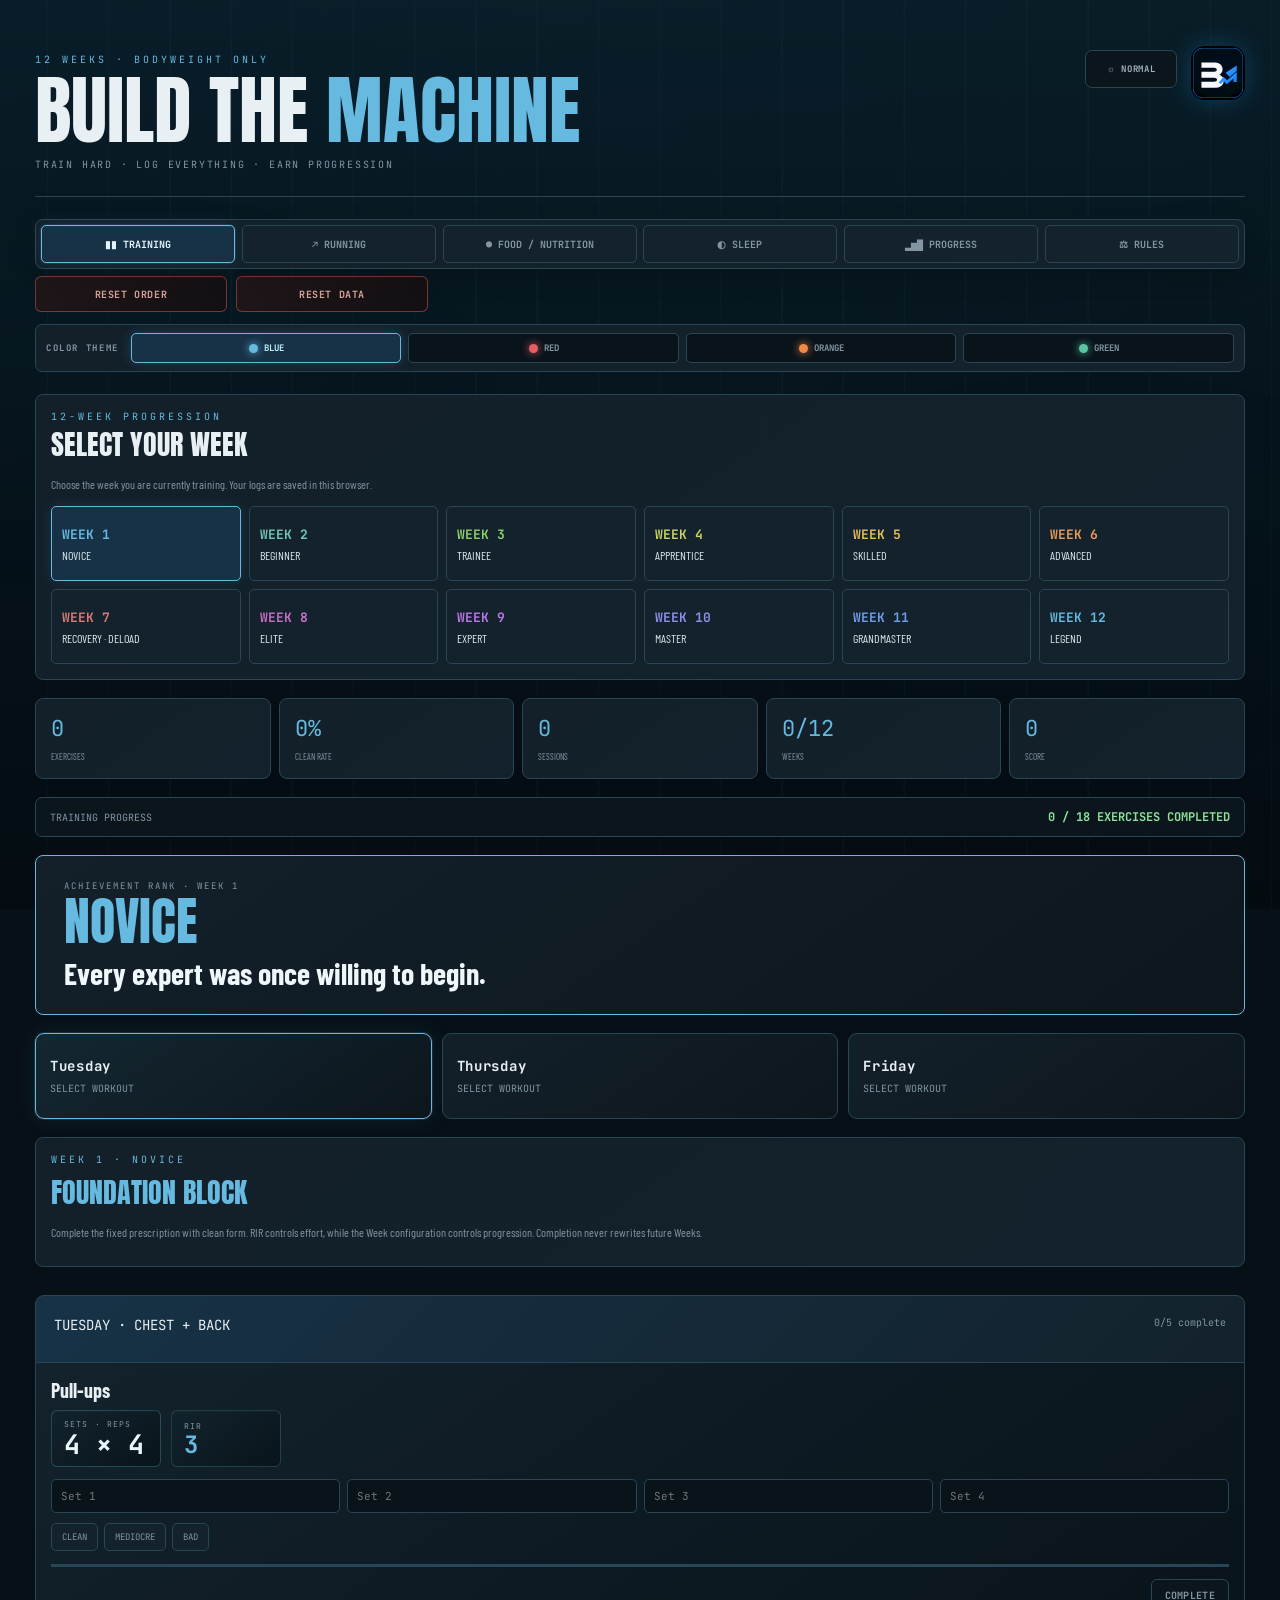
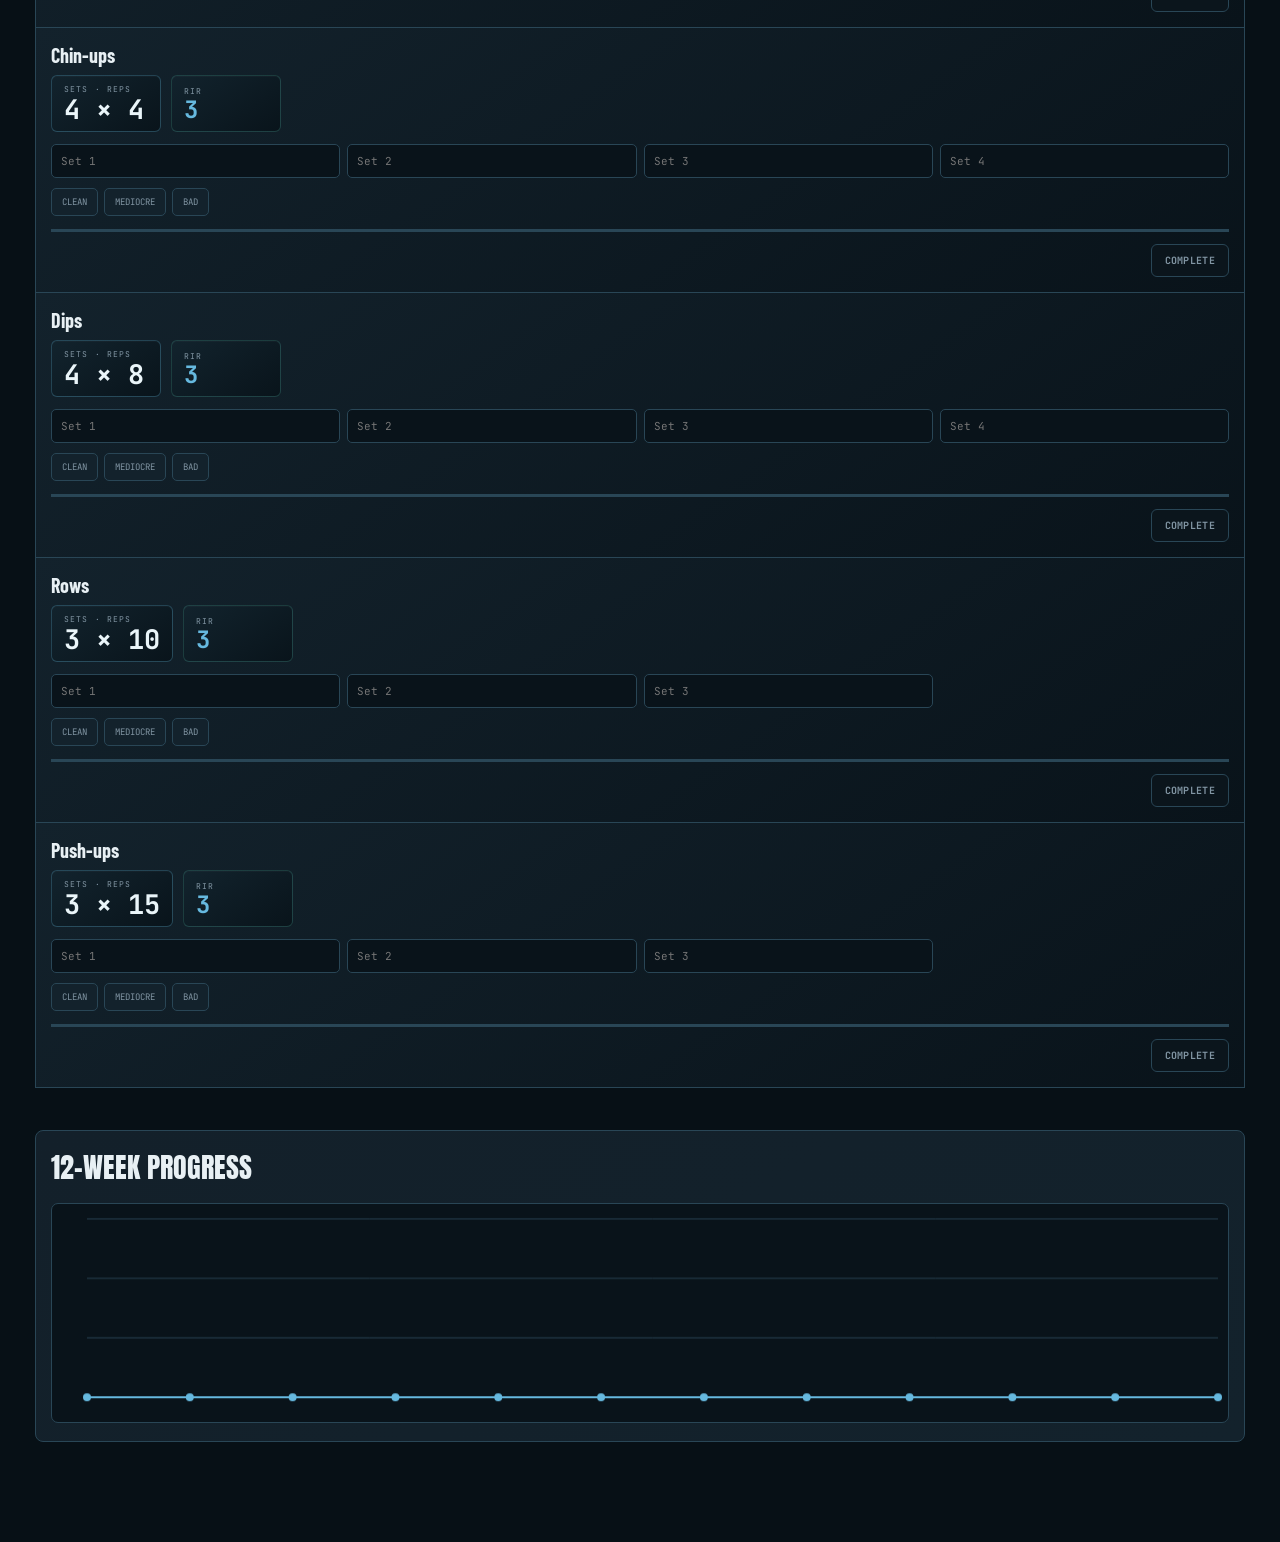
==== commit e5cd13b5: "Restore root legacy index" ====
--- a/index.html
+++ b/index.html
@@ -1 +1 @@
-<!doctype html><html lang="en"><head><meta charset="utf-8"><meta name="viewport" content="width=device-width,initial-scale=1"><title>Build The Machine</title><link rel="icon" href="./icon.svg" type="image/svg+xml"><link rel="manifest" href="./manifest.webmanifest"><link rel="preconnect" href="https://fonts.googleapis.com"><link href="https://fonts.googleapis.com/css2?family=Anton&family=Barlow+Condensed:wght@400;600;700&family=JetBrains+Mono:wght@400;700&display=swap" rel="stylesheet"><link rel="stylesheet" href="./ripple.css"><style>:root{--bg:#071016;--panel:#0f1a22;--panel2:#13222c;--line:#294656;--text:#e8f0f4;--muted:#8195a3;--blue:#66b9df;--green:#4fae9f}*{box-sizing:border-box}body{margin:0;background:radial-gradient(circle at 50% -10%,rgba(61,143,189,.15),transparent 38%),var(--bg);color:var(--text);font:17px 'Barlow Condensed',sans-serif}.wrap{max-width:1250px;margin:auto;padding:28px 20px 100px}header{padding:25px 0;border-bottom:1px solid var(--line)}.ey{font:10px 'JetBrains Mono';letter-spacing:.3em;color:var(--blue)}h1,h2{font-family:Anton;font-weight:400;text-transform:uppercase;margin:0}h1{font-size:clamp(44px,7vw,76px);line-height:.95;margin-top:8px}h1 span{color:var(--blue)}h2{font-size:28px}.sub{font:10px 'JetBrains Mono';letter-spacing:.18em;color:var(--muted);margin-top:12px}.nav{display:grid;grid-template-columns:repeat(6,1fr);gap:7px;margin:22px 0;padding:5px;background:#0c171f;border:1px solid var(--line);border-radius:8px}.btn{cursor:pointer;color:var(--muted);background:#0b151c;border:1px solid var(--line);border-radius:5px;padding:9px 13px;font:10px 'JetBrains Mono';font-weight:700}.btn.active,.week.active{background:#173247;border-color:var(--blue);color:#e4f5fc}.panel{background:linear-gradient(145deg,#13202a,#0d161d);border:1px solid var(--line);border-radius:8px;padding:15px}.note{color:var(--muted);font-size:12px}.week-grid{display:grid;grid-template-columns:repeat(6,1fr);gap:8px;margin-top:15px}.week{cursor:pointer;min-height:75px;text-align:left;color:var(--muted);background:#0b151c;border:1px solid var(--line);border-radius:5px;padding:10px;font:10px 'JetBrains Mono';font-weight:700}.week b{display:block;color:var(--week-color,var(--blue));font-size:13px}.week span{display:block;margin-top:5px;font:12px 'Barlow Condensed';color:#dce9ee}.week-toolbar{position:relative}.reset-week{position:absolute;right:0;top:0;cursor:pointer;color:#b9c8d0;background:#0b151c;border:1px solid var(--line);border-radius:5px;padding:8px 11px;font:9px 'JetBrains Mono';font-weight:700}.stats{display:grid;grid-template-columns:repeat(5,1fr);gap:8px;margin:18px 0}.stat{background:linear-gradient(145deg,#13202a,#0d161d);border:1px solid var(--line);border-radius:8px;padding:15px}.stat b{display:block;color:var(--blue);font:22px 'JetBrains Mono'}.stat span{color:var(--muted);font-size:9px;text-transform:uppercase}.rank-panel{margin:18px 0;padding:24px 28px;border:1px solid var(--rank-color);border-radius:8px;background:linear-gradient(145deg,#13202a,#0d161d)}.rank-kicker{font:9px 'JetBrains Mono';letter-spacing:.22em;color:var(--muted)}.rank-name{margin-top:5px;font:clamp(36px,5vw,52px)/.95 Anton;color:var(--rank-color)}.rank-quote{margin-top:10px;font:700 clamp(20px,2.7vw,30px)/1.12 'Barlow Condensed';color:#eef7fa}.banner{margin:18px 0}.banner h2{color:var(--blue);margin-top:5px}.banner.deload-banner{border-color:#d97878}.banner.deload-banner h2{color:#d97878}.day{margin:28px 0 42px}.day-head{display:flex;justify-content:space-between;gap:10px;padding:20px 18px;min-height:68px;background:linear-gradient(135deg,#162b37,#10202a);border:1px solid #3b6073;border-radius:9px 9px 0 0}.day-head strong{font:14px 'JetBrains Mono';text-transform:uppercase}.day-head span{font:10px 'JetBrains Mono';color:var(--muted)}.exercise{padding:15px;background:#0e171f;border:1px solid var(--line);border-top:0}.exercise.done{border-left:2px solid var(--green);background:rgba(79,174,159,.06)}.exercise.deload{background:rgba(217,120,120,.035)}.top{display:flex;justify-content:space-between;gap:15px}.name{font-size:20px;font-weight:700}.target{font-size:10px;color:var(--muted);text-transform:none;margin-top:4px;line-height:1.3}.check{width:22px;height:22px;accent-color:var(--green)}.sets{display:grid;grid-template-columns:repeat(4,1fr);gap:7px;margin-top:12px}.sets input,.food input,.food textarea{width:100%;background:#09131a;border:1px solid var(--line);color:var(--text);border-radius:5px;padding:9px;font:11px 'JetBrains Mono'}.feel{display:flex;gap:6px;margin-top:10px}.feel button{cursor:pointer;color:var(--muted);background:#0b151c;border:1px solid var(--line);border-radius:5px;padding:7px 10px;font:9px 'JetBrains Mono';text-transform:uppercase}.feel button.active{color:#fff;background:#173247;border-color:var(--blue)}.bar{height:3px;background:#20313b;margin-top:13px}.bar i{display:block;height:100%;background:var(--green)}.chart{width:100%;height:220px;background:#0b151c;border:1px solid var(--line);border-radius:7px;margin-top:15px}.food{display:none}.food.show{display:block}.foodgrid{display:grid;grid-template-columns:repeat(4,1fr);gap:8px}.food label{display:block;color:var(--muted);font:9px 'JetBrains Mono';margin:12px 0}.save{cursor:pointer;background:var(--blue);color:#071016;border:0;border-radius:5px;padding:10px 14px;font:10px 'JetBrains Mono';font-weight:700}.module-view{display:none}@media(max-width:800px){.nav{grid-template-columns:repeat(3,1fr)}.week-grid{grid-template-columns:repeat(3,1fr)}.stats{grid-template-columns:repeat(2,1fr)}.foodgrid{grid-template-columns:1fr 1fr}}@media(max-width:500px){.wrap{padding:18px 12px 70px}.nav{grid-template-columns:repeat(2,1fr)}.nav .btn:last-child{grid-column:1/-1}.week-grid{grid-template-columns:repeat(2,1fr)}.sets{grid-template-columns:repeat(2,1fr)}.rank-panel{padding:20px 18px}}</style><script src="./week-config.js"></script><link rel="stylesheet" href="./polish.css"></head><body><main class="wrap"><header><div class="ey">12 WEEKS · BODYWEIGHT ONLY</div><h1>BUILD THE <span>MACHINE</span></h1><div class="sub">TRAIN HARD · LOG EVERYTHING · EARN PROGRESSION</div></header><div class="nav btm-nav"><button class="btn active" id="trainingBtn">▮▮ TRAINING</button><button class="btn" id="foodBtn">● FOOD / NUTRITION</button><button class="btn" id="runningBtn">↗ RUNNING</button><button class="btn" id="sleepBtn">◐ SLEEP</button><button class="btn" id="progressBtn">▂▅▇ PROGRESS</button><button class="btn" id="rulesBtn">⚖ RULES</button></div><section id="moduleView" class="panel module-view"><div class="ey">MODULE</div><h2 id="moduleTitle">COMING NEXT</h2><p class="note" id="moduleNote">This section is being integrated into the same Build The Machine dashboard.</p></section><section id="trainingView"><div class="panel"><div class="ey">12-WEEK PROGRESSION</div><h2>SELECT YOUR WEEK</h2><p class="note">Choose the week you are currently training. Your logs are saved in this browser.</p><div class="week-toolbar"><div id="weekGrid" class="week-grid"></div><button class="reset-week" id="resetWeekBtn">ERASE WEEK 1</button></div></div><div class="stats"><div class="stat"><b id="exCount">0</b><span>Exercises</span></div><div class="stat"><b id="cleanRate">0%</b><span>Clean rate</span></div><div class="stat"><b id="sessionCount">0</b><span>Sessions</span></div><div class="stat"><b id="weekCount">0/12</b><span>Weeks</span></div><div class="stat"><b id="score">0</b><span>Score</span></div></div><div id="rankPanel" class="rank-panel" style="--rank-color:#66b9df"><div id="rankKicker" class="rank-kicker">ACHIEVEMENT RANK · WEEK 1</div><div id="rankName" class="rank-name">NOVICE</div><div id="rankQuote" class="rank-quote">Every expert was once willing to begin.</div></div><div id="workouts"></div><div class="panel"><h2>12-WEEK PROGRESS</h2><canvas id="chart" class="chart"></canvas></div></section><section id="foodView" class="food panel"><div class="ey">NUTRITION SYSTEM</div><h2>FUEL THE MACHINE</h2><p class="note">Your nutrition log is stored in this browser for now.</p><div class="foodgrid"><label>Calories<input id="cal"></label><label>Protein, g<input id="protein"></label><label>Carbs, g<input id="carbs"></label><label>Fat, g<input id="fat"></label></div><label>Meals<textarea id="meals"></textarea></label><label>Food consumed<textarea id="items"></textarea></label><button class="save" id="saveFood">SAVE TODAY</button><p id="foodMsg" class="note"></p></section></main><script src="./rules.js"></script><script src="./training-config.js"></script><script src="./training-schema-migration.js"></script><script src="./app.js"></script><script src="./ripple.js" defer></script><script src="./nav-reorder.js"></script><script src="./program-ui.js?v=2"></script><script src="./app-shell.js"></script><script src="./week-consistency.js"></script><script src="./pwa-update.js?v=7"></script></body></html>+<!doctype html><html lang="en"><head><meta charset="utf-8"><meta name="viewport" content="width=device-width,initial-scale=1"><title>Build The Machine</title><link rel="icon" href="./icon.svg" type="image/svg+xml"><link rel="manifest" href="./manifest.webmanifest"><link rel="preconnect" href="https://fonts.googleapis.com"><link href="https://fonts.googleapis.com/css2?family=Anton&family=Barlow+Condensed:wght@400;600;700&family=JetBrains+Mono:wght@400;700&display=swap" rel="stylesheet"><link rel="stylesheet" href="./ripple.css"><style>:root{--bg:#071016;--panel:#0f1a22;--panel2:#13222c;--line:#294656;--text:#e8f0f4;--muted:#8195a3;--blue:#66b9df;--green:#4fae9f}*{box-sizing:border-box}body{margin:0;background:radial-gradient(circle at 50% -10%,rgba(61,143,189,.15),transparent 38%),var(--bg);color:var(--text);font:17px 'Barlow Condensed',sans-serif}.wrap{max-width:1250px;margin:auto;padding:28px 20px 100px}header{padding:25px 0;border-bottom:1px solid var(--line)}.ey{font:10px 'JetBrains Mono';letter-spacing:.3em;color:var(--blue)}h1,h2{font-family:Anton;font-weight:400;text-transform:uppercase;margin:0}h1{font-size:clamp(44px,7vw,76px);line-height:.95;margin-top:8px}h1 span{color:var(--blue)}h2{font-size:28px}.sub{font:10px 'JetBrains Mono';letter-spacing:.18em;color:var(--muted);margin-top:12px}.nav{display:grid;grid-template-columns:repeat(6,1fr);gap:7px;margin:22px 0;padding:5px;background:#0c171f;border:1px solid var(--line);border-radius:8px}.btn{cursor:pointer;color:var(--muted);background:#0b151c;border:1px solid var(--line);border-radius:5px;padding:9px 13px;font:10px 'JetBrains Mono';font-weight:700}.btn.active,.week.active{background:#173247;border-color:var(--blue);color:#e4f5fc}.panel{background:linear-gradient(145deg,#13202a,#0d161d);border:1px solid var(--line);border-radius:8px;padding:15px}.note{color:var(--muted);font-size:12px}.week-grid{display:grid;grid-template-columns:repeat(6,1fr);gap:8px;margin-top:15px}.week{cursor:pointer;min-height:75px;text-align:left;color:var(--muted);background:#0b151c;border:1px solid var(--line);border-radius:5px;padding:10px;font:10px 'JetBrains Mono';font-weight:700}.week b{display:block;color:var(--week-color,var(--blue));font-size:13px}.week span{display:block;margin-top:5px;font:12px 'Barlow Condensed';color:#dce9ee}.week-toolbar{position:relative}.reset-week{position:absolute;right:0;top:0;cursor:pointer;color:#b9c8d0;background:#0b151c;border:1px solid var(--line);border-radius:5px;padding:8px 11px;font:9px 'JetBrains Mono';font-weight:700}.stats{display:grid;grid-template-columns:repeat(5,1fr);gap:8px;margin:18px 0}.stat{background:linear-gradient(145deg,#13202a,#0d161d);border:1px solid var(--line);border-radius:8px;padding:15px}.stat b{display:block;color:var(--blue);font:22px 'JetBrains Mono'}.stat span{color:var(--muted);font-size:9px;text-transform:uppercase}.rank-panel{margin:18px 0;padding:24px 28px;border:1px solid var(--rank-color);border-radius:8px;background:linear-gradient(145deg,#13202a,#0d161d)}.rank-kicker{font:9px 'JetBrains Mono';letter-spacing:.22em;color:var(--muted)}.rank-name{margin-top:5px;font:clamp(36px,5vw,52px)/.95 Anton;color:var(--rank-color)}.rank-quote{margin-top:10px;font:700 clamp(20px,2.7vw,30px)/1.12 'Barlow Condensed';color:#eef7fa}.banner{margin:18px 0}.banner h2{color:var(--blue);margin-top:5px}.banner.deload-banner{border-color:#d97878}.banner.deload-banner h2{color:#d97878}.day{margin:28px 0 42px}.day-head{display:flex;justify-content:space-between;gap:10px;padding:20px 18px;min-height:68px;background:linear-gradient(135deg,#162b37,#10202a);border:1px solid #3b6073;border-radius:9px 9px 0 0}.day-head strong{font:14px 'JetBrains Mono';text-transform:uppercase}.day-head span{font:10px 'JetBrains Mono';color:var(--muted)}.exercise{padding:15px;background:#0e171f;border:1px solid var(--line);border-top:0}.exercise.done{border-left:2px solid var(--green);background:rgba(79,174,159,.06)}.exercise.deload{background:rgba(217,120,120,.035)}.top{display:flex;justify-content:space-between;gap:15px}.name{font-size:20px;font-weight:700}.target{font-size:10px;color:var(--muted);text-transform:none;margin-top:4px;line-height:1.3}.check{width:22px;height:22px;accent-color:var(--green)}.sets{display:grid;grid-template-columns:repeat(4,1fr);gap:7px;margin-top:12px}.sets input,.food input,.food textarea{width:100%;background:#09131a;border:1px solid var(--line);color:var(--text);border-radius:5px;padding:9px;font:11px 'JetBrains Mono'}.feel{display:flex;gap:6px;margin-top:10px}.feel button{cursor:pointer;color:var(--muted);background:#0b151c;border:1px solid var(--line);border-radius:5px;padding:7px 10px;font:9px 'JetBrains Mono';text-transform:uppercase}.feel button.active{color:#fff;background:#173247;border-color:var(--blue)}.bar{height:3px;background:#20313b;margin-top:13px}.bar i{display:block;height:100%;background:var(--green)}.chart{width:100%;height:220px;background:#0b151c;border:1px solid var(--line);border-radius:7px;margin-top:15px}.food{display:none}.food.show{display:block}.foodgrid{display:grid;grid-template-columns:repeat(4,1fr);gap:8px}.food label{display:block;color:var(--muted);font:9px 'JetBrains Mono';margin:12px 0}.save{cursor:pointer;background:var(--blue);color:#071016;border:0;border-radius:5px;padding:10px 14px;font:10px 'JetBrains Mono';font-weight:700}.module-view{display:none}@media(max-width:800px){.nav{grid-template-columns:repeat(3,1fr)}.week-grid{grid-template-columns:repeat(3,1fr)}.stats{grid-template-columns:repeat(2,1fr)}.foodgrid{grid-template-columns:1fr 1fr}}@media(max-width:500px){.wrap{padding:18px 12px 70px}.nav{grid-template-columns:repeat(2,1fr)}.nav .btn:last-child{grid-column:1/-1}.week-grid{grid-template-columns:repeat(2,1fr)}.sets{grid-template-columns:repeat(2,1fr)}.rank-panel{padding:20px 18px}}</style><script src="./week-config.js"></script><link rel="stylesheet" href="./polish.css"></head><body><main class="wrap"><header><div class="ey">12 WEEKS · BODYWEIGHT ONLY</div><h1>BUILD THE <span>MACHINE</span></h1><div class="sub">TRAIN HARD · LOG EVERYTHING · EARN PROGRESSION</div></header><div class="nav btm-nav"><button class="btn active" id="trainingBtn">▮▮ TRAINING</button><button class="btn" id="foodBtn">● FOOD / NUTRITION</button><button class="btn" id="runningBtn">↗ RUNNING</button><button class="btn" id="sleepBtn">◐ SLEEP</button><button class="btn" id="progressBtn">▂▅▇ PROGRESS</button><button class="btn" id="rulesBtn">⚖ RULES</button></div><section id="moduleView" class="panel module-view"><div class="ey">MODULE</div><h2 id="moduleTitle">COMING NEXT</h2><p class="note" id="moduleNote">This section is being integrated into the same Build The Machine dashboard.</p></section><section id="trainingView"><div class="panel"><div class="ey">12-WEEK PROGRESSION</div><h2>SELECT YOUR WEEK</h2><p class="note">Choose the week you are currently training. Your logs are saved in this browser.</p><div class="week-toolbar"><div id="weekGrid" class="week-grid"></div><button class="reset-week" id="resetWeekBtn">ERASE WEEK 1</button></div></div><div class="stats"><div class="stat"><b id="exCount">0</b><span>Exercises</span></div><div class="stat"><b id="cleanRate">0%</b><span>Clean rate</span></div><div class="stat"><b id="sessionCount">0</b><span>Sessions</span></div><div class="stat"><b id="weekCount">0/12</b><span>Weeks</span></div><div class="stat"><b id="score">0</b><span>Score</span></div></div><div id="rankPanel" class="rank-panel" style="--rank-color:#66b9df"><div id="rankKicker" class="rank-kicker">ACHIEVEMENT RANK · WEEK 1</div><div id="rankName" class="rank-name">NOVICE</div><div id="rankQuote" class="rank-quote">Every expert was once willing to begin.</div></div><div id="workouts"></div><div class="panel"><h2>12-WEEK PROGRESS</h2><canvas id="chart" class="chart"></canvas></div></section><section id="foodView" class="food panel"><div class="ey">NUTRITION SYSTEM</div><h2>FUEL THE MACHINE</h2><p class="note">Your nutrition log is stored in this browser for now.</p><div class="foodgrid"><label>Calories<input id="cal"></label><label>Protein, g<input id="protein"></label><label>Carbs, g<input id="carbs"></label><label>Fat, g<input id="fat"></label></div><label>Meals<textarea id="meals"></textarea></label><label>Food consumed<textarea id="items"></textarea></label><button class="save" id="saveFood">SAVE TODAY</button><p id="foodMsg" class="note"></p></section></main><script src="./rules.js"></script><script src="./training-config.js"></script><script src="./training-schema-migration.js"></script><script src="./app.js"></script><script src="./ripple.js" defer></script><script src="./nav-reorder.js"></script><script src="./program-ui.js?v=2"></script><script src="./app-shell.js"></script><script src="./week-consistency.js"></script></body></html>
